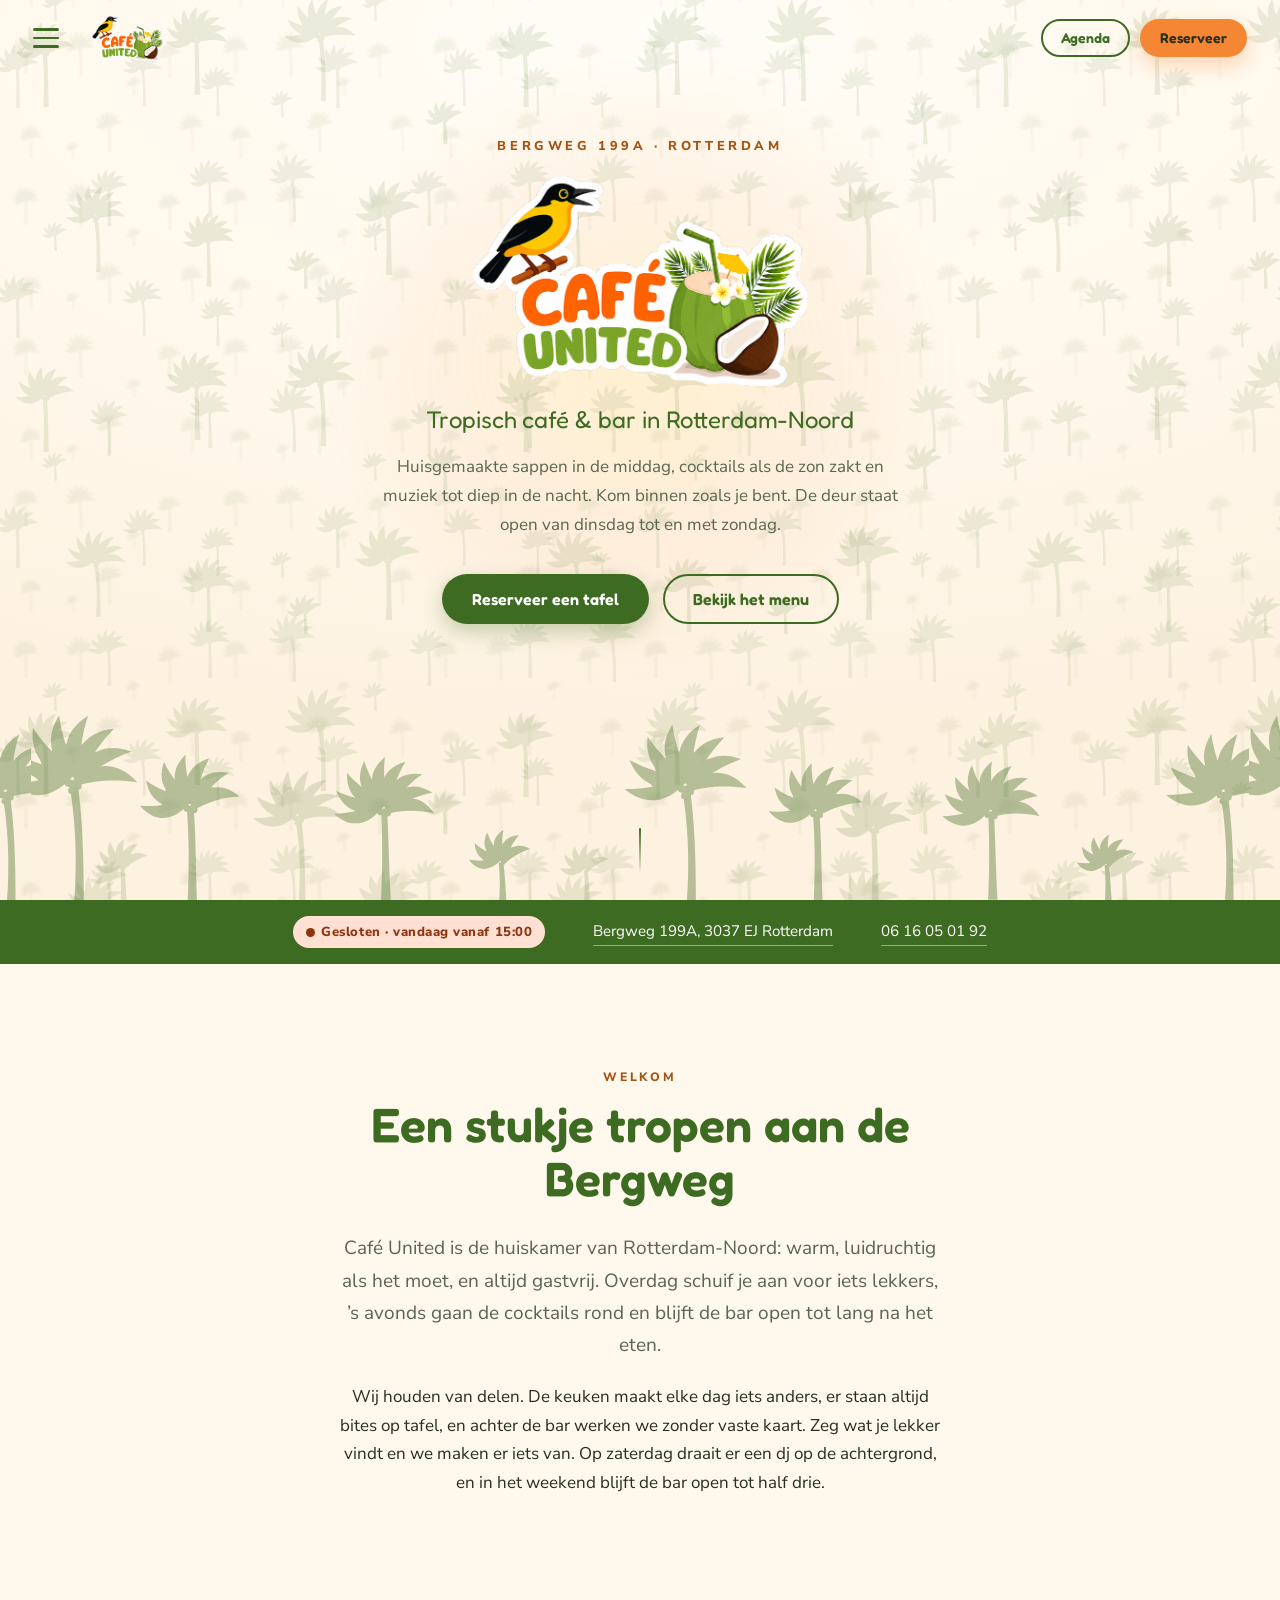
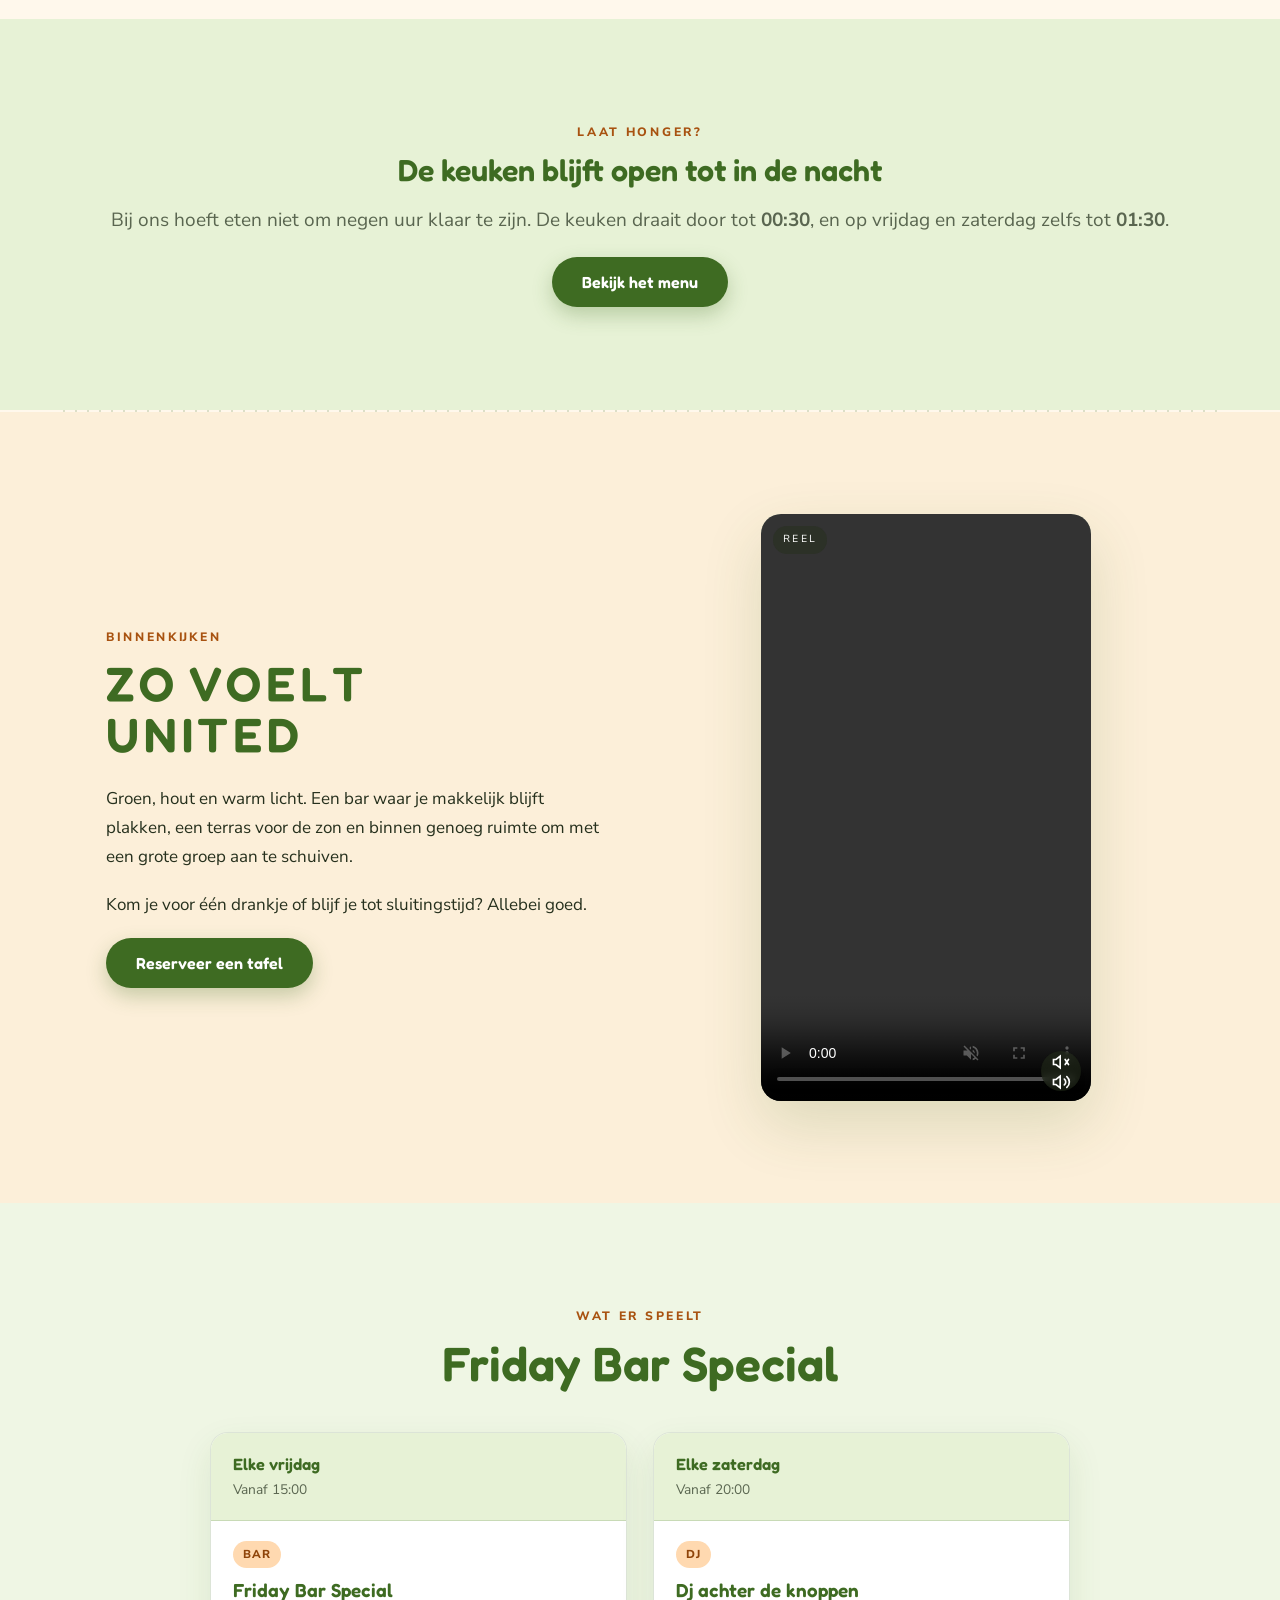
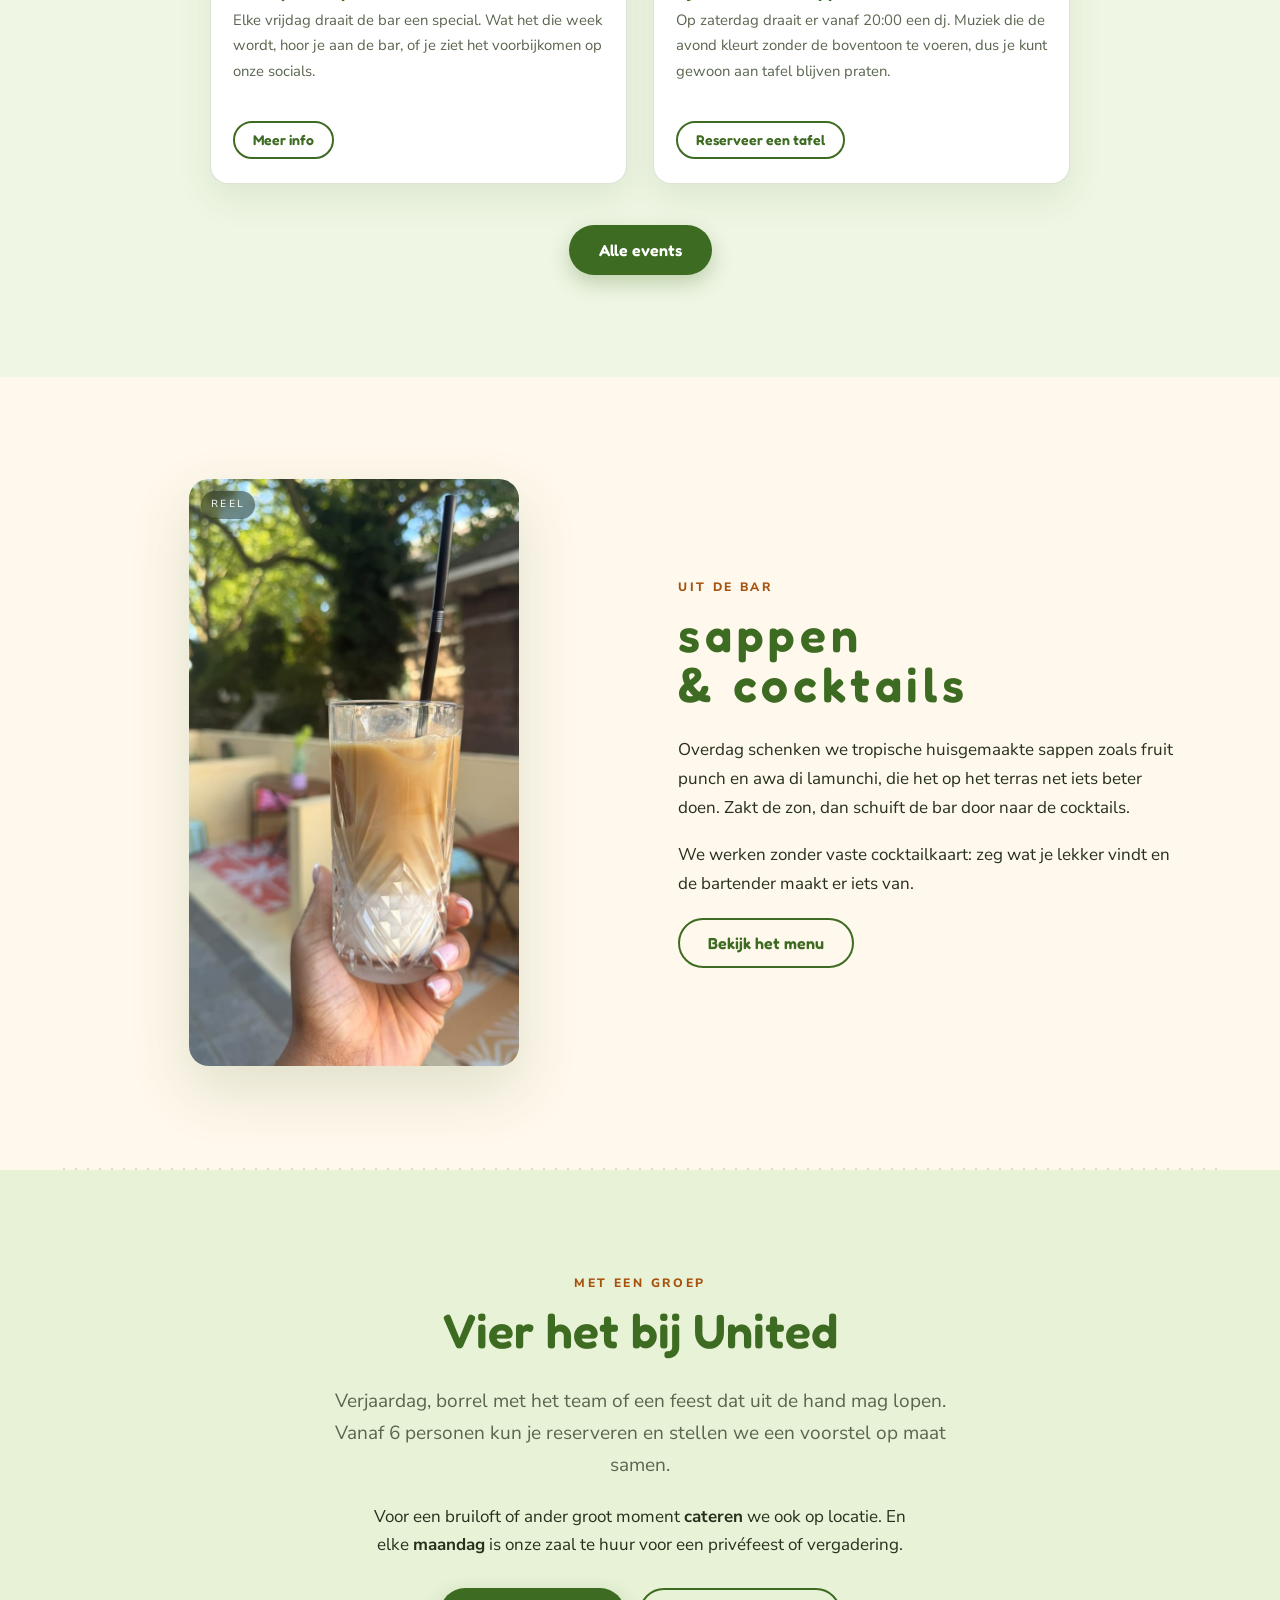
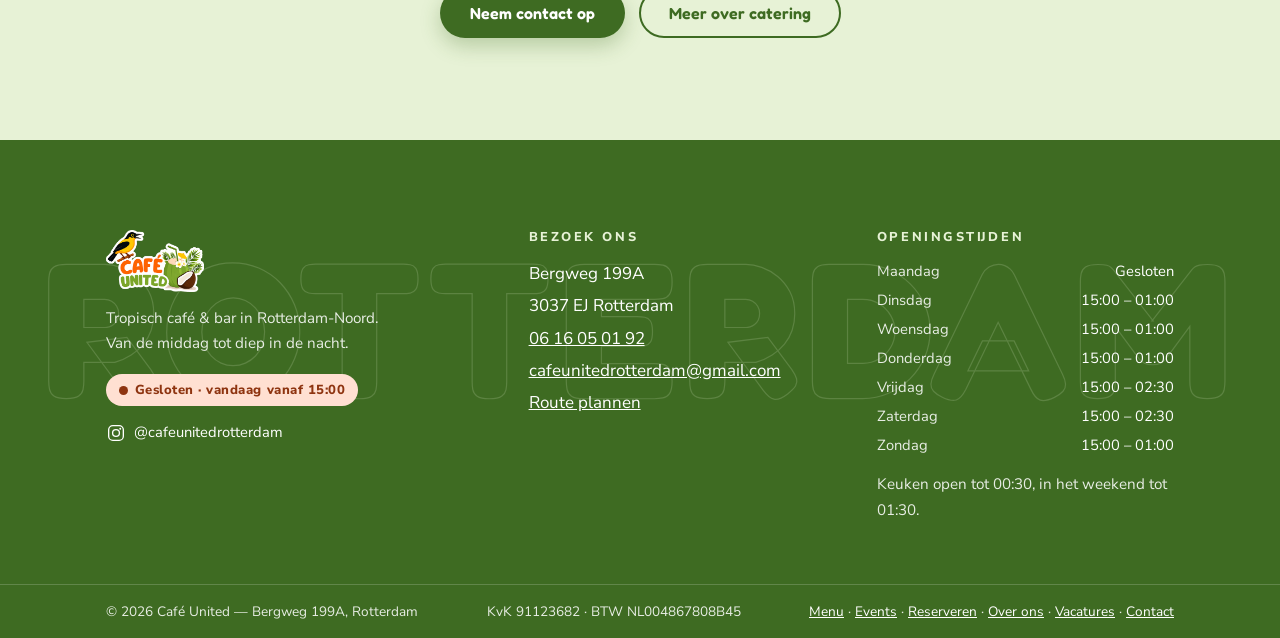
==== index.html @ 8a9cb3ca "Catering en zaalverhuur op maandag Two cards under "Jouw feest bij United" on the events page: cater" ====
<!DOCTYPE html>
<html lang="nl">
<head>
<meta charset="utf-8">
<meta name="viewport" content="width=device-width, initial-scale=1">
<title>Café United — Tropisch café & bar in Rotterdam-Noord</title>
<meta name="description" content="Café United aan de Bergweg 199A in Rotterdam: verrassingscocktails, huisgemaakte tropische sappen, bites en een keuken die elke dag wisselt. Dinsdag t/m zondag geopend.">
<link rel="icon" href="assets/img/logo.png" type="image/png">
<link rel="preconnect" href="https://fonts.googleapis.com">
<link rel="preconnect" href="https://fonts.gstatic.com" crossorigin>
<link href="https://fonts.googleapis.com/css2?family=Fredoka:wght@400;500;600;700&family=Nunito+Sans:wght@400;600;800&display=swap" rel="stylesheet">
<link rel="stylesheet" href="assets/css/styles.css">
<!-- Marks that scripting is alive, before first paint. The scroll-reveal
     animation is applied only under .js, so if main.js never runs the content
     is simply visible instead of stuck at opacity:0. -->
<script>document.documentElement.classList.add('js');</script>
</head>
<body>
<a class="skip-link" href="#main">Naar hoofdinhoud</a>

  <header class="site-header">
    <div class="site-header__inner">
      <button class="burger" id="burgerBtn" aria-expanded="false" aria-controls="navPanel" aria-label="Menu openen">
        <span class="burger__box" aria-hidden="true"><span class="burger__bar"></span><span class="burger__bar"></span><span class="burger__bar"></span></span>
      </button>
      <a class="site-header__logo" href="index.html" aria-label="Café United — home"><img class="logo-img" src="assets/img/logo.png" alt="Café United" width="700" height="441"></a>
      <div class="header-cta">
        <a class="btn btn--ghost btn--sm" href="events.html">Agenda</a>
        <a class="btn btn--accent btn--sm" href="reserveren.html">Reserveer</a>
      </div>
    </div>
  </header>

  <div class="panel" id="navPanel" role="dialog" aria-modal="true" aria-label="Menu" hidden>
    <div class="panel__backdrop" data-close-panel></div>
    <div class="panel__body" tabindex="-1">
      <div class="panel__head">
        <img class="logo-img" src="assets/img/logo.png" alt="Café United" width="700" height="441">
        <button class="panel__close" data-close-panel>Sluiten &times;</button>
      </div>
      <nav class="panel__nav" aria-label="Hoofdmenu">
        <a href="index.html" aria-current="page">Home</a>
        <a href="menu.html">Menu</a>
        <a href="events.html">Events</a>
        <a href="reserveren.html">Reserveren</a>
        <a href="over-ons.html">Over ons</a>
        <a href="vacatures.html">Vacatures</a>
        <a href="contact.html">Contact</a>
      </nav>
      <div class="panel__foot">
        <span class="badge" data-open-badge></span>
        <a class="btn btn--primary" href="reserveren.html">Reserveer een tafel</a>
        <a class="btn btn--ghost btn--sm" href="tel:+31616050192">06 16 05 01 92</a>
      </div>
    </div>
  </div>

<main id="main">

  <section class="hero">
    <div class="hero__sun" aria-hidden="true"></div>
    <div class="hero__layer hero__layer--far"  data-parallax="0.10" aria-hidden="true"></div>
    <div class="hero__layer hero__layer--mid"  data-parallax="0.22" aria-hidden="true"></div>
    <div class="hero__layer hero__layer--near" data-parallax="0.38" aria-hidden="true"></div>

    <div class="hero__content">
      <p class="hero__tag">Bergweg 199A · Rotterdam</p>
      <h1><img class="logo-img logo-img--hero" src="assets/img/logo.png" alt="Café United" width="700" height="441"></h1>
      <p class="hero__sub">Tropisch caf&eacute; &amp; bar in Rotterdam-Noord</p>
      <p class="hero__lead">Huisgemaakte sappen in de middag, cocktails als de zon zakt en muziek tot diep in de nacht.
        Kom binnen zoals je bent. De deur staat open van dinsdag tot en met zondag.</p>
      <div class="btn-row btn-row--center">
        <a class="btn btn--primary" href="reserveren.html">Reserveer een tafel</a>
        <a class="btn btn--ghost" href="menu.html">Bekijk het menu</a>
      </div>
    </div>

    <a class="hero__scroll" href="#concept" aria-label="Scroll naar beneden"><span aria-hidden="true"></span></a>
    <div class="palm-band" aria-hidden="true"></div>
  </section>

  <div class="strip">
    <div class="wrap strip__inner">
      <span class="strip__item"><span class="badge" data-open-badge></span></span>
      <span class="strip__item"><a href="https://www.google.com/maps/search/?api=1&query=Bergweg+199A+3037+EJ+Rotterdam" target="_blank" rel="noopener">Bergweg 199A, 3037 EJ Rotterdam</a></span>
      <span class="strip__item"><a href="tel:+31616050192">06 16 05 01 92</a></span>
    </div>
  </div>

  <section class="section" id="concept">
    <div class="wrap wrap--narrow center reveal">
      <p class="eyebrow">Welkom</p>
      <h2 class="title">Een stukje tropen aan de Bergweg</h2>
      <p class="lede">Caf&eacute; United is de huiskamer van Rotterdam-Noord: warm, luidruchtig als het moet,
        en altijd gastvrij. Overdag schuif je aan voor iets lekkers, &rsquo;s avonds
        gaan de cocktails rond en blijft de bar open tot lang na het eten.</p>
      <p>Wij houden van delen. De keuken maakt elke dag iets anders, er staan altijd bites op tafel,
        en achter de bar werken we zonder vaste kaart. Zeg wat je lekker vindt en we maken
        er iets van. Op zaterdag draait er een dj op de achtergrond, en in het weekend blijft de bar
        open tot half drie.</p>
    </div>
  </section>

  <!-- The kitchen running this late is the thing people ask about most,
       so it gets its own band instead of a line in the footer. -->
  <section class="section section--green">
    <div class="wrap center reveal">
      <p class="eyebrow">Laat honger?</p>
      <h2 class="title title--sm">De keuken blijft open tot in de nacht</h2>
      <p class="lede">Bij ons hoeft eten niet om negen uur klaar te zijn. De keuken draait door tot
        <strong>00:30</strong>, en op vrijdag en zaterdag zelfs tot <strong>01:30</strong>.</p>
      <div class="btn-row btn-row--center">
        <a class="btn btn--primary" href="menu.html">Bekijk het menu</a>
      </div>
    </div>
  </section>

  <div class="divider" role="separator" aria-hidden="true"></div>

  <!-- ===== parallax reel section 1 — the real venue clip ===== -->
  <section class="section section--tint has-wallpaper">
    <div class="wallpaper" data-parallax="1" aria-hidden="true"></div>
    <div class="wrap feature reveal">
      <div class="feature__text">
        <p class="eyebrow">Binnenkijken</p>
        <h2 class="title title--split"><span>Zo voelt</span><span>United</span></h2>
        <p>Groen, hout en warm licht. Een bar waar je makkelijk blijft plakken, een terras voor de
          zon en binnen genoeg ruimte om met een grote groep aan te schuiven.</p>
        <p>Kom je voor &eacute;&eacute;n drankje of blijf je tot sluitingstijd? Allebei goed.</p>
        <div class="btn-row"><a class="btn btn--primary" href="reserveren.html">Reserveer een tafel</a></div>
      </div>
      <div class="feature__media">
        <div class="reel" data-reel>
          <video src="assets/video/dans.mp4" muted loop playsinline autoplay preload="metadata"></video>
          <span class="reel__badge">Reel</span>
          <button class="reel__sound" data-sound type="button" aria-pressed="false" aria-label="Geluid aanzetten">
            <svg data-icon-off viewBox="0 0 24 24" fill="none" stroke="currentColor" stroke-width="2" stroke-linecap="round" aria-hidden="true"><path d="M11 5 6 9H3v6h3l5 4V5Z"/><path d="m17 9 4 6M21 9l-4 6"/></svg>
            <svg data-icon-on hidden viewBox="0 0 24 24" fill="none" stroke="currentColor" stroke-width="2" stroke-linecap="round" aria-hidden="true"><path d="M11 5 6 9H3v6h3l5 4V5Z"/><path d="M16 8.5a4.5 4.5 0 0 1 0 7M19 5.5a8.5 8.5 0 0 1 0 13"/></svg>
          </button>
        </div>
      </div>
    </div>
  </section>

  <section class="section section--wash">
    <div class="wrap reveal">
      <div class="center" style="margin-bottom:2.4em">
        <p class="eyebrow">Wat er speelt</p>
        <h2 class="title">Friday Bar Special</h2>
      </div>
      <div class="ecard-duo">
        <article class="card ecard">
          <div class="ecard__top"><div class="ecard__day">Elke vrijdag</div><div class="ecard__time">Vanaf 15:00</div></div>
          <div class="ecard__body"><span class="tag">Bar</span><h3>Friday Bar Special</h3>
            <p>Elke vrijdag draait de bar een special. Wat het die week wordt, hoor je aan de bar,
              of je ziet het voorbijkomen op onze socials.</p>
            <div class="btn-row"><a class="btn btn--ghost btn--sm" href="events.html">Meer info</a></div></div>
        </article>
        <article class="card ecard">
          <div class="ecard__top"><div class="ecard__day">Elke zaterdag</div><div class="ecard__time">Vanaf 20:00</div></div>
          <div class="ecard__body"><span class="tag">DJ</span><h3>Dj achter de knoppen</h3>
            <p>Op zaterdag draait er vanaf 20:00 een dj. Muziek die de avond kleurt zonder de
              boventoon te voeren, dus je kunt gewoon aan tafel blijven praten.</p>
            <div class="btn-row"><a class="btn btn--ghost btn--sm" href="reserveren.html">Reserveer een tafel</a></div></div>
        </article>
      </div>
      <div class="btn-row btn-row--center" style="margin-top:2.4em">
        <a class="btn btn--primary" href="events.html">Alle events</a>
      </div>
    </div>
  </section>

  <!-- ===== parallax reel section 2 — swap the <img> for a clip when ready ===== -->
  <section class="section has-wallpaper">
    <div class="wallpaper" data-parallax="1" aria-hidden="true"></div>
    <div class="wrap feature feature--flip reveal">
      <div class="feature__media">
        <div class="reel">
          <img src="assets/img/terras.jpg" alt="Het terras van Café United aan de Bergweg" width="1000" height="1333">
          <span class="reel__badge">Reel</span>
        </div>
      </div>
      <div class="feature__text">
        <p class="eyebrow">Uit de bar</p>
        <h2 class="title title--split title--lower"><span>sappen</span><span>&amp; cocktails</span></h2>
        <p>Overdag schenken we tropische huisgemaakte sappen zoals fruit punch en awa di lamunchi,
          die het op het terras net iets beter doen. Zakt de zon, dan schuift de bar door naar de cocktails.</p>
        <p>We werken zonder vaste cocktailkaart: zeg wat je lekker vindt en de bartender maakt er iets van.</p>
        <div class="btn-row"><a class="btn btn--ghost" href="menu.html">Bekijk het menu</a></div>
      </div>
    </div>
  </section>

  <div class="divider" role="separator" aria-hidden="true"></div>

  <section class="section section--green">
    <div class="wrap center reveal">
      <p class="eyebrow">Met een groep</p>
      <h2 class="title">Vier het bij United</h2>
      <p class="lede" style="max-width:56ch;margin-inline:auto">Verjaardag, borrel met het team of een
        feest dat uit de hand mag lopen. Vanaf 6 personen kun je reserveren en stellen we een voorstel op maat samen.</p>
      <p style="max-width:56ch;margin-inline:auto">Voor een bruiloft of ander groot moment
        <strong>cateren</strong> we ook op locatie. En elke <strong>maandag</strong> is onze zaal
        te huur voor een priv&eacute;feest of vergadering.</p>
      <div class="btn-row btn-row--center" style="margin-top:1.6em">
        <a class="btn btn--primary" href="contact.html">Neem contact op</a>
        <a class="btn btn--ghost" href="events.html">Meer over catering</a>
      </div>
    </div>
  </section>

</main>

  <footer class="site-footer">
    <div class="site-footer__wordmark" aria-hidden="true">ROTTERDAM</div>
    <div class="wrap site-footer__grid">
      <div>
        <img class="logo-img" src="assets/img/logo.png" alt="Café United" width="700" height="441">
        <p>Tropisch caf&eacute; &amp; bar in Rotterdam-Noord.<br>Van de middag tot diep in de nacht.</p>
        <span class="badge" data-open-badge></span>
        <p class="footer-social">
          <a href="https://www.instagram.com/cafeunitedrotterdam/" target="_blank" rel="noopener"><svg viewBox="0 0 24 24" aria-hidden="true"><rect x="3.2" y="3.2" width="17.6" height="17.6" rx="5"/><circle cx="12" cy="12" r="4.1"/><circle cx="17.1" cy="6.9" r="1.15" fill="currentColor" stroke="none"/></svg><span>@cafeunitedrotterdam</span></a>
        </p>
      </div>
      <div>
        <h4>Bezoek ons</h4>
        <address>
          Bergweg 199A<br>3037 EJ Rotterdam<br>
          <a href="tel:+31616050192">06 16 05 01 92</a><br>
          <a href="mailto:cafeunitedrotterdam@gmail.com">cafeunitedrotterdam@gmail.com</a><br>
          <a href="https://www.google.com/maps/search/?api=1&query=Bergweg+199A+3037+EJ+Rotterdam" target="_blank" rel="noopener">Route plannen</a>
        </address>
      </div>
      <div>
        <h4>Openingstijden</h4>
        <dl class="footer-hours">
          <dt>Maandag</dt><dd>Gesloten</dd>
          <dt>Dinsdag</dt><dd>15:00 – 01:00</dd>
          <dt>Woensdag</dt><dd>15:00 – 01:00</dd>
          <dt>Donderdag</dt><dd>15:00 – 01:00</dd>
          <dt>Vrijdag</dt><dd>15:00 – 02:30</dd>
          <dt>Zaterdag</dt><dd>15:00 – 02:30</dd>
          <dt>Zondag</dt><dd>15:00 – 01:00</dd>
        </dl>
        <p class="footer-kitchen">Keuken open tot 00:30, in het weekend tot 01:30.</p>
      </div>
    </div>
    <div class="site-footer__bar">
      <div class="wrap">
        <p>&copy; <span data-year></span> Caf&eacute; United — Bergweg 199A, Rotterdam</p>
        <p class="site-footer__legal">KvK <span class="site-footer__num">91123682</span>
          &middot; BTW <span class="site-footer__num">NL004867808B45</span></p>
        <p><a href="menu.html">Menu</a> · <a href="events.html">Events</a> · <a href="reserveren.html">Reserveren</a> · <a href="over-ons.html">Over ons</a> · <a href="vacatures.html">Vacatures</a> · <a href="contact.html">Contact</a></p>
      </div>
    </div>
  </footer>

<script src="assets/js/main.js"></script>
</body>
</html>
---- assets/css/styles.css ----
/* ============================================================
   CAFÉ UNITED — Bergweg 199A, Rotterdam
   Palette from the logo: orange CAFÉ, green UNITED, cream ground.
   Layout: full-bleed hero, parallax reel sections, ROTTERDAM footer.
   ============================================================ */

/* ---------- 1. Tokens ---------- */
:root {
  --cream:      #FFF8EC;
  --cream-2:    #FCEFD9;
  --sand:       #F5E5C8;
  --white:      #FFFFFF;

  --orange:      #F58634;   /* logo orange — fills only */
  --orange-soft: #FFD9B0;
  --orange-deep: #A85210;   /* text-safe (5.3:1 on cream) */

  --green:       #8CC63F;   /* logo green — fills only */
  --green-mid:   #6FAE2F;
  --green-deep:  #3E6B22;   /* text-safe (6.0:1 on cream) */
  --green-dark:  #2E5218;
  --green-soft:  #E7F2D6;
  --green-wash:  #EFF6E4;   /* one step lighter than green-soft, so white cards
                               and their green-soft headers still read on it */

  --yellow:     #FFC845;

  --ink:        #26301D;
  --ink-soft:   #5A6650;
  --line:       rgba(62, 107, 34, .18);   /* decorative hairlines */
  --line-field: #7E8B73;                  /* form borders — 3.6:1 on white */

  --ff-display: 'Fredoka', 'Baloo 2', 'Nunito Sans', system-ui, sans-serif;
  --ff-body:    'Nunito Sans', system-ui, -apple-system, 'Segoe UI', sans-serif;

  --wrap:        1180px;
  --wrap-narrow: 720px;
  --gutter:      clamp(20px, 5vw, 56px);
  --sec-y:       clamp(60px, 8vw, 110px);
  --header-h:    76px;

  --radius:   18px;
  --radius-s: 12px;
  --shadow:   0 14px 34px rgba(62, 107, 34, .10);
  --shadow-lg:0 24px 60px rgba(62, 107, 34, .16);
  --ease: cubic-bezier(.22, .61, .36, 1);
}

/* ---------- 2. Base ---------- */
*, *::before, *::after { box-sizing: border-box; }

html { scroll-behavior: smooth; scroll-padding-top: calc(var(--header-h) + 12px);
  -webkit-text-size-adjust: 100%; }

body {
  margin: 0; background: var(--cream); color: var(--ink);
  font-family: var(--ff-body); font-size: clamp(15.5px, .5vw + 14px, 17px);
  line-height: 1.7; overflow-x: hidden; -webkit-font-smoothing: antialiased;
}
body.is-locked { overflow: hidden; }

img, svg, video { max-width: 100%; display: block; }
h1, h2, h3, h4 { font-family: var(--ff-display); font-weight: 600; line-height: 1.12; margin: 0 0 .55em; }
p { margin: 0 0 1.1em; }
a { color: var(--green-deep); }

.skip-link { position: absolute; left: -9999px; top: 0; z-index: 200;
  background: var(--green-deep); color: #fff; padding: 12px 20px; font-weight: 700; }
.skip-link:focus { left: 12px; top: 12px; }

.wrap { width: 100%; max-width: var(--wrap); margin-inline: auto; padding-inline: var(--gutter); }
.wrap--narrow { max-width: var(--wrap-narrow); }

.section { position: relative; padding-block: var(--sec-y); }
.section--tint  { background: var(--cream-2); }
.section--green { background: var(--green-soft); }
.section--wash  { background: var(--green-wash); }

.center { text-align: center; }
.lede { font-size: 1.12em; color: var(--ink-soft); }
.muted { color: var(--ink-soft); }

/* ---------- 3. Brand ---------- */
.brand { display: inline-flex; align-items: baseline; gap: .28em; text-decoration: none;
  font-family: var(--ff-display); font-weight: 600; line-height: 1; white-space: nowrap; }
.brand__cafe   { color: var(--orange); }
.brand__united { color: var(--green-mid); }
.brand--header { font-size: 1.6rem; }

.logo-img { height: 46px; width: auto; }
.logo-img--hero { height: clamp(120px, 22vw, 210px); margin-inline: auto; }

.eyebrow { font-family: var(--ff-body); font-size: .76rem; font-weight: 800;
  letter-spacing: .22em; text-transform: uppercase; color: var(--orange-deep); margin-bottom: .9em; }
.title { font-size: clamp(1.9rem, 4.4vw, 3rem); color: var(--green-deep); }
.title--sm { font-size: clamp(1.4rem, 2.8vw, 1.9rem); }

/* the signature two-word lockup with a wide gap */
.title--split { text-transform: uppercase; letter-spacing: .1em; line-height: 1.05; }
.title--split span { display: block; }
.title--lower { text-transform: lowercase; }

/* ---------- 4. Buttons ---------- */
.btn {
  display: inline-flex; align-items: center; justify-content: center; gap: .5em;
  font-family: var(--ff-display); font-size: 1rem; font-weight: 600; line-height: 1;
  padding: 15px 28px; border-radius: 999px; border: 2px solid transparent;
  text-decoration: none; cursor: pointer; white-space: nowrap;
  transition: transform .2s var(--ease), background-color .25s var(--ease),
              color .25s var(--ease), border-color .25s var(--ease);
}
.btn:hover { transform: translateY(-2px); }
.btn:active { transform: translateY(0); }
.btn--primary { background: var(--green-deep); color: #fff; box-shadow: 0 8px 20px rgba(62,107,34,.28); }
.btn--primary:hover { background: var(--green-dark); }
/* ink on orange = 5.4:1; white would only be 2.5:1, so never white here */
.btn--accent { background: var(--orange); color: var(--ink); box-shadow: 0 8px 20px rgba(245,134,52,.32); }
.btn--accent:hover { background: #ff9748; }
.btn--ghost { border-color: var(--green-deep); color: var(--green-deep); background: transparent; }
.btn--ghost:hover { background: var(--green-deep); color: #fff; }
.btn--sm { padding: 10px 18px; font-size: .88rem; }
.btn-row { display: flex; gap: 14px; flex-wrap: wrap; }
.btn-row--center { justify-content: center; }

/* ---------- 5. Header ---------- */
.site-header {
  position: fixed; inset: 0 0 auto 0; z-index: 90;
  background-color: transparent;
  transition: background-color .35s var(--ease), box-shadow .35s var(--ease);
}
.site-header.is-stuck {
  background-color: rgba(255, 248, 236, .94);
  backdrop-filter: blur(12px);
  box-shadow: 0 2px 20px rgba(62, 107, 34, .12);
}
.site-header--solid { background-color: rgba(255,248,236,.94); backdrop-filter: blur(12px);
  box-shadow: 0 2px 20px rgba(62,107,34,.12); }

/* full-bleed on purpose: the burger sits hard left and the CTAs hard right,
   rather than tucked inside the 1180px content column */
.site-header__inner { width: 100%; padding: 0 clamp(16px, 2.6vw, 40px);
  height: var(--header-h); display: flex; align-items: center; gap: clamp(10px, 2.5vw, 22px); }
.site-header__logo { margin-right: auto; text-decoration: none; min-width: 0; display: flex; align-items: center; }
.site-header .burger, .site-header__inner > .btn { flex: none; }
.header-cta { display: flex; align-items: center; gap: 10px; }

.burger { background: none; border: 0; padding: 10px; margin-left: -10px;
  cursor: pointer; color: var(--green-deep); flex: none; }
.burger__box { display: block; width: 26px; }
.burger__bar { display: block; height: 2.5px; background: currentColor; border-radius: 2px;
  transition: transform .35s var(--ease), opacity .25s var(--ease); }
.burger__bar + .burger__bar { margin-top: 6px; }
.burger[aria-expanded="true"] .burger__bar:nth-child(1) { transform: translateY(8.5px) rotate(45deg); }
.burger[aria-expanded="true"] .burger__bar:nth-child(2) { opacity: 0; }
.burger[aria-expanded="true"] .burger__bar:nth-child(3) { transform: translateY(-8.5px) rotate(-45deg); }

/* ---------- 6. Palms ---------- */
.palm-band {
  position: absolute; left: 0; right: 0; bottom: 0; height: clamp(120px, 18vw, 230px);
  background-image: url("../img/palm-horizon.svg");
  background-repeat: repeat-x; background-position: center bottom; background-size: auto 100%;
  opacity: .38; pointer-events: none;
}
.palm-band--soft { opacity: .18; }

/* Stationary tiled wallpaper. data-parallax="1" pins it to the viewport centre
   so it holds still while the section scrolls over it (see main.js). Sized to
   the viewport and centred on the section so a pinned layer always covers the
   screen; the extra 34vh/34vw is the margin the -11deg rotation needs. */
.has-wallpaper { position: relative; overflow: hidden; isolation: isolate; }
.wallpaper {
  position: absolute; left: 50%; top: 50%;
  width:  calc(100vw + 34vh); height: calc(100vh + 34vw);
  margin-left: calc(-50vw - 17vh); margin-top: calc(-50vh - 17vw);
  z-index: 0;
  background-image: url("../img/palm-pattern.svg");
  background-repeat: repeat; background-size: 300px auto;
  opacity: .13;
  transform: translate3d(0, var(--py, 0px), 0) rotate(-11deg);
  transform-origin: center; pointer-events: none; will-change: transform;
}
.has-wallpaper > .wrap { position: relative; z-index: 1; }

.divider { height: 2px; margin-inline: var(--gutter);
  background-image: radial-gradient(circle, var(--line) 1.2px, transparent 1.3px);
  background-size: 12px 2px; background-repeat: repeat-x; background-position: center; }

/* ---------- 7. Hero ---------- */
.hero {
  position: relative; overflow: hidden; isolation: isolate;
  min-height: 100svh; display: grid; place-items: center; text-align: center;
  padding: calc(var(--header-h) + 40px) var(--gutter) clamp(150px, 20vw, 260px);
  background: radial-gradient(120% 82% at 50% 4%, #FFFDF7 0%, var(--cream) 48%, #FDF1DF 100%);
}
/* kept as a soft warm lift behind the logo, not a spotlight */
.hero__sun {
  position: absolute; left: 50%; top: 6%; transform: translateX(-50%);
  width: min(66vw, 620px); aspect-ratio: 1; border-radius: 50%; z-index: -3;
  background: radial-gradient(circle, rgba(255,200,69,.17) 0%, rgba(245,134,52,.06) 46%, transparent 72%);
  filter: blur(10px);
}
/* three depth layers, each parallaxing at its own rate */
.hero__layer {
  position: absolute; inset: -14% -12% -22% -12%; z-index: -2;
  background-image: url("../img/palm-pattern.svg"); background-repeat: repeat;
  transform: translate3d(0, var(--py, 0px), 0);
  will-change: transform; pointer-events: none;
}
.hero__layer--far  { background-size: 210px auto; opacity: .07; filter: blur(1px); }
.hero__layer--mid  { background-size: 320px auto; background-position: 90px 40px; opacity: .09; }
.hero__layer--near { background-size: 480px auto; background-position: -60px 110px; opacity: .11; }

.hero__content { max-width: 800px; position: relative; z-index: 2; }
.hero__tag { font-family: var(--ff-body); font-weight: 800; font-size: .8rem;
  letter-spacing: .28em; text-transform: uppercase; color: var(--orange-deep); margin-bottom: 1.4em; }
.hero__sub { font-family: var(--ff-display); font-size: clamp(1.05rem, 2.4vw, 1.5rem);
  color: var(--green-deep); margin: .6em 0 .5em; }
.hero__lead { color: var(--ink-soft); max-width: 52ch; margin-inline: auto; margin-bottom: 2em; }

.hero__scroll { position: absolute; bottom: 26px; left: 50%; transform: translateX(-50%);
  width: 24px; height: 46px; display: grid; place-items: start center; z-index: 2; }
.hero__scroll span { width: 2px; height: 100%; border-radius: 2px;
  background: linear-gradient(180deg, var(--green-deep), transparent);
  animation: scrollCue 2.1s var(--ease) infinite; transform-origin: top; }
@keyframes scrollCue {
  0% { transform: scaleY(0); opacity: 0; } 35% { opacity: 1; } 100% { transform: scaleY(1); opacity: 0; }
}

/* ---------- 8. Info strip ---------- */
.strip { background: var(--green-deep); color: #fff; }
.strip__inner { display: flex; flex-wrap: wrap; gap: 10px clamp(18px, 4vw, 48px);
  align-items: center; justify-content: center; padding-block: 16px; font-size: .95rem; text-align: center; }
.strip a { color: #fff; text-decoration: none; border-bottom: 1px solid rgba(255,255,255,.45); }
.strip a:hover { border-bottom-color: #fff; }
.strip__item { display: inline-flex; align-items: center; gap: .5em; }

.badge { display: inline-flex; align-items: center; gap: .5em; font-weight: 800;
  font-size: .82rem; letter-spacing: .04em; padding: 5px 13px; border-radius: 999px; }
.badge__dot { width: 9px; height: 9px; border-radius: 50%; background: currentColor; flex: none; }
.badge--open   { background: #DFF3C4; color: #2E5218; }
.badge--closed { background: #FFE0D2; color: #8E3410; }

/* ---------- 9. Feature rows (text + reel) ---------- */
.feature { display: grid; grid-template-columns: 1fr 1fr; gap: clamp(32px, 6vw, 76px); align-items: center; }
.feature__text { max-width: 54ch; }
.feature__media { display: grid; place-items: center; }
.feature--flip .feature__media { order: -1; }
.feature__kicker { font-family: var(--ff-display); font-size: 1.35rem; color: var(--orange-deep);
  line-height: 1.35; margin-bottom: 1.2em; }

/* 9:16 vertical reel */
.reel { position: relative; width: min(100%, 330px); aspect-ratio: 9 / 16;
  border-radius: 20px; overflow: hidden; box-shadow: var(--shadow-lg);
  background: var(--green-soft); }
.reel video, .reel img { width: 100%; height: 100%; object-fit: cover; }
.reel__badge { position: absolute; left: 12px; top: 12px; font-size: .64rem; letter-spacing: .22em;
  text-transform: uppercase; color: #fff; background: rgba(38,48,29,.5); backdrop-filter: blur(4px);
  padding: 5px 10px; border-radius: 999px; }
.reel__sound {
  position: absolute; right: 10px; bottom: 10px; width: 40px; height: 40px; border-radius: 50%;
  border: 0; cursor: pointer; display: grid; place-items: center; color: #fff;
  background: rgba(38,48,29,.5); backdrop-filter: blur(4px);
  transition: background-color .2s var(--ease);
}
.reel__sound:hover { background: rgba(38,48,29,.75); }
.reel__sound svg { width: 20px; height: 20px; }
/* empty slot, ready for a clip */
.reel--placeholder { display: grid; place-items: center; text-align: center; padding: 24px;
  border: 2px dashed var(--line-field); background: var(--green-soft); }
.reel--placeholder p { color: var(--ink-soft); font-size: .9rem; margin: 0; }

/* ---------- 10. Cards / events ---------- */
.grid { display: grid; gap: clamp(16px, 2.4vw, 26px); }
.grid--2 { grid-template-columns: repeat(2, 1fr); }
.grid--3 { grid-template-columns: repeat(3, 1fr); }

/* Reserveren: form + info cards + a portrait reel beside them. Three columns
   only once there is room; below that the reel drops under the cards. */
.res-grid { display: grid; gap: clamp(16px, 2.4vw, 26px); grid-template-columns: 1.45fr 1fr;
  align-items: start; }
.res-aside { display: grid; gap: 20px; align-items: start; }
.res-invite h3 { margin: 0 0 8px; }
.res-invite p { color: var(--ink-soft); font-size: .95rem; margin: 0 0 16px; }
@media (min-width: 1024px) {
  .res-grid { grid-template-columns: 1.35fr .95fr .8fr; }
}
@media (min-width: 621px) and (max-width: 1023px) {
  /* two columns: keep the reel under the info cards, not under the form */
  .res-invite { grid-column: 2; }
}
@media (max-width: 620px) {
  .res-grid { grid-template-columns: 1fr; }
}

.card { background: var(--white); border: 1px solid var(--line); border-radius: var(--radius);
  padding: clamp(20px, 2.6vw, 30px); box-shadow: var(--shadow);
  transition: transform .3s var(--ease), box-shadow .3s var(--ease);
  display: flex; flex-direction: column; }
.card--hover:hover { transform: translateY(-5px); box-shadow: var(--shadow-lg); }
.card h3 { color: var(--green-deep); }
.card__icon { width: 46px; height: 46px; border-radius: 14px; display: grid; place-items: center;
  background: var(--green-soft); color: var(--green-deep); margin-bottom: 16px; flex: none;
  font-family: var(--ff-display); font-weight: 600; }

.ecard { padding: 0; overflow: hidden; }
.ecard__top { padding: 18px 22px; background: var(--green-soft); border-bottom: 1px solid var(--line); }
.ecard__day { font-family: var(--ff-display); font-size: 1.02rem; font-weight: 600; color: var(--green-deep); }
.ecard__time { font-size: .86rem; color: var(--ink-soft); }
.ecard__body { padding: 20px 22px 24px; display: flex; flex-direction: column; flex: 1; }
.ecard__body h3 { font-size: 1.18rem; margin-bottom: .35em; }
.ecard__body p { font-size: .93rem; color: var(--ink-soft); flex: 1; }
/* A handful of nights at most, so the cards sit centred rather than
   stretched across a three-up grid. */
.ecard-solo { max-width: 460px; margin-inline: auto; }
.ecard-duo { display: grid; gap: clamp(16px, 2.4vw, 26px);
  grid-template-columns: repeat(2, 1fr); max-width: 860px; margin-inline: auto; }
@media (max-width: 720px) {
  .ecard-duo { grid-template-columns: 1fr; max-width: 420px; }
}
.ecard-solo .btn-row, .ecard-duo .btn-row { margin-top: 1.2em; }

/* Announced but not scheduled: lifted off the page so it outranks the weekly
   cards, and the top bar carries "date to follow" where a date would go. */
.ecard--featured { border-color: var(--green-mid); box-shadow: var(--shadow-lg); }
.ecard--featured .ecard__top { background: var(--green-deep); border-bottom-color: var(--green-deep); }
.ecard--featured .ecard__day { color: #fff; }
.ecard--featured .ecard__time { color: rgba(255,255,255,.85); font-weight: 600; }
.tag { display: inline-block; font-size: .72rem; font-weight: 800; letter-spacing: .1em;
  text-transform: uppercase; padding: 4px 10px; border-radius: 999px;
  background: var(--orange-soft);
  /* not --orange-deep: at 11.5px bold this counts as small text, and
     #A85210 on --orange-soft is only 4.05:1. #8F4409 takes it to 5.3:1. */
  color: #8F4409; margin-bottom: 12px; align-self: flex-start; }
/* Green rather than orange, so what is coming up reads differently from the
   weekly tags. #2E5218 on --green-soft is 8.1:1, well clear at this size. */
.tag--accent { background: var(--green-soft); color: var(--green-dark); }

/* ---------- 11. Opening hours ---------- */
.hours { width: 100%; border-collapse: collapse; font-size: .98rem; }
.hours th { text-align: left; font-family: var(--ff-display); font-weight: 500; color: var(--ink);
  padding: 11px 0; border-bottom: 1px dotted var(--line); font-size: 1rem; }
.hours td { text-align: right; padding: 11px 0; border-bottom: 1px dotted var(--line);
  color: var(--ink-soft); font-variant-numeric: tabular-nums; }
.hours tr:last-child th, .hours tr:last-child td { border-bottom: 0; }
.hours tr.is-today th, .hours tr.is-today td { color: var(--orange-deep); font-weight: 700; }
.hours .is-closed { color: #9A5B44; }

/* ---------- 12. Menu tabs ---------- */
.menu-tabs { display: flex; flex-wrap: wrap; gap: 10px; justify-content: center; margin-bottom: 2.6em; }
.menu-tabs button {
  font-family: var(--ff-display); font-size: .95rem; font-weight: 500; cursor: pointer;
  padding: 11px 22px; border-radius: 999px; background: var(--white);
  border: 1.5px solid var(--line); color: var(--green-deep);
  transition: background-color .2s var(--ease), color .2s var(--ease), border-color .2s var(--ease);
}
.menu-tabs button:hover { border-color: var(--green-mid); }
.menu-tabs button[aria-selected="true"] { background: var(--green-deep); color: #fff; border-color: var(--green-deep); }
.menu-tabs button span { display: block; font-family: var(--ff-body); font-size: .72rem;
  font-weight: 700; letter-spacing: .06em; opacity: .75; margin-top: 2px; }

.menu-panel[hidden] { display: none; }
.menu-panel__head { text-align: center; margin-bottom: 2em; }
.menu-panel__head h2 { color: var(--green-deep); font-size: clamp(1.6rem, 3.6vw, 2.4rem); margin-bottom: .2em; }
.menu-panel__head p { color: var(--ink-soft); margin: 0; }

.menu-list { list-style: none; margin: 0; padding: 0; display: grid;
  grid-template-columns: repeat(2, 1fr); gap: 4px clamp(28px, 5vw, 60px); }
.menu-item { display: flex; align-items: baseline; gap: 10px; padding: 12px 0;
  border-bottom: 1px dotted var(--line); }
.menu-item__name { font-family: var(--ff-display); font-weight: 500; font-size: 1.02rem; }
.menu-item__desc { display: block; font-family: var(--ff-body); font-weight: 400;
  font-size: .86rem; color: var(--ink-soft); line-height: 1.5; }
.menu-item__dots { flex: 1; height: 1px; border-bottom: 1px dotted var(--line); transform: translateY(-3px); }
.menu-item__price { font-family: var(--ff-display); font-weight: 600; color: var(--orange-deep);
  font-variant-numeric: tabular-nums; }


/* A panel with no price list: the kitchen changes daily, so it points at the
   socials instead of listing dishes. */
.menu-note { max-width: 58ch; margin-inline: auto; text-align: center;
  background: var(--white); border: 1px solid var(--line); border-radius: var(--radius);
  padding: clamp(22px, 3vw, 34px); box-shadow: var(--shadow); }
.menu-note p { color: var(--ink-soft); }
.menu-note p + p { margin-top: .6em; }
.menu-note .btn-row { margin-top: 1.4em; }

/* Points from the daily-changing kitchen down to the fixed card further along
   the page. The chevron nudges down on hover, so it reads as "keep going". */
.jump-link { display: inline-flex; align-items: center; gap: 7px; margin-top: 14px;
  font-family: var(--ff-display); font-weight: 500; font-size: .95rem;
  color: var(--green-deep); text-decoration: none;
  border-bottom: 1px solid rgba(62, 107, 34, .35); padding-bottom: 2px; }
.jump-link:hover { color: var(--orange-deep); border-bottom-color: var(--orange); }
.jump-link svg { width: 17px; height: 17px; transition: transform .25s var(--ease); }
.jump-link:hover svg { transform: translateY(3px); }

/* The printed menu card, shown as an image. Capped well below its own width so
   it reads as a card on the page rather than a scan filling the screen; the
   link opens the full-size file for anyone who wants to zoom in. */
.menucard { margin: clamp(28px, 4vw, 44px) auto 0; max-width: 620px; }
.menucard a { display: block; border-radius: var(--radius); overflow: hidden;
  box-shadow: var(--shadow-lg); transition: transform .3s var(--ease); }
.menucard a:hover { transform: translateY(-4px); }
.menucard img { display: block; width: 100%; height: auto; }
.menucard figcaption { margin-top: 14px; font-size: .88rem; }

/* Endless right-to-left band of dishes under the kitchen panel. The track holds
   four identical sets, so shifting it exactly one set's width (25%) and
   restarting lands on a pixel-identical frame and the jump is invisible.
   Four rather than two: after the shift the remainder still has to fill the
   full width, or the right-hand side runs empty before the loop restarts. */
.food-strip { margin-top: clamp(28px, 4vw, 44px); overflow: hidden;
  /* fade both ends so photos enter and leave instead of being cut off */
  -webkit-mask-image: linear-gradient(90deg, transparent, #000 8%, #000 92%, transparent);
          mask-image: linear-gradient(90deg, transparent, #000 8%, #000 92%, transparent); }
.food-strip__track { display: flex; width: max-content;
  animation: food-scroll 26s linear infinite; }
.food-strip:hover .food-strip__track { animation-play-state: paused; }
.food-strip__set { display: flex; gap: 14px; margin: 0 14px 0 0; padding: 0; list-style: none; }
.food-strip__set li { flex: none; }
.food-strip img { display: block; height: clamp(150px, 21vw, 220px); width: auto;
  border-radius: var(--radius-s); box-shadow: var(--shadow); }

@keyframes food-scroll {
  from { transform: translate3d(0, 0, 0); }
  to   { transform: translate3d(-25%, 0, 0); }   /* one set of four */
}

/* No motion: park the band and let it be scrolled by hand instead. */
@media (prefers-reduced-motion: reduce) {
  .food-strip { overflow-x: auto; }
  .food-strip__track { animation: none; }
  .food-strip__set[aria-hidden="true"] { display: none; }
}

/* Kitchen closes half an hour before the bar does — called out, not buried. */
.kitchen-note { display: inline-block; max-width: 52ch; margin-inline: auto;
  background: var(--orange-soft); border: 1px dashed var(--orange);
  border-radius: var(--radius-s); padding: 14px 20px;
  color: var(--ink); font-size: .95rem; }
.kitchen-note strong { color: var(--orange-deep); }
/* ---------- 13. Forms ---------- */
.form { display: grid; gap: 18px; }
.form--2col { grid-template-columns: 1fr 1fr; }
.field { display: grid; gap: 6px; }
.field--full { grid-column: 1 / -1; }
.field > label { font-family: var(--ff-display); font-weight: 500; font-size: .95rem; color: var(--ink); }
.field .hint { font-size: .82rem; color: var(--ink-soft); }
.field .hint--warn { color: var(--orange-deep); font-weight: 600; }
.field input, .field select, .field textarea {
  font-family: var(--ff-body); font-size: 1rem; color: var(--ink);
  /* the card behind is also white, so this border is the only thing marking
     where a field is — it needs to be a real boundary, not a hairline */
  background: var(--white); border: 1.5px solid var(--line-field); border-radius: var(--radius-s);
  padding: 13px 15px; width: 100%; transition: border-color .2s var(--ease), box-shadow .2s var(--ease);
}
/* pointer focus only — a bare :focus here outranks :focus-visible and would
   strip the keyboard ring too */
.field input:focus:not(:focus-visible),
.field select:focus:not(:focus-visible),
.field textarea:focus:not(:focus-visible) {
  outline: none; border-color: var(--green-deep); box-shadow: 0 0 0 4px rgba(140,198,63,.22);
}
.field textarea { resize: vertical; min-height: 120px; }
.form__note { font-size: .88rem; color: var(--ink-soft); }
.form__status { padding: 14px 16px; border-radius: var(--radius-s); font-size: .94rem; display: none; }
.form__status.is-shown { display: block; }
.form__status--ok  { background: var(--green-soft); color: var(--green-dark); }
.form__status--err { background: #FFE0D2; color: #8E3410; }
.req { color: var(--orange-deep); }

/* ---------- 14. Footer ---------- */
.site-footer { position: relative; background: var(--green-deep); color: #fff; overflow: hidden;
  padding-top: clamp(56px, 7vw, 96px); }
.site-footer a { color: #fff; }

/* The giant ROTTERDAM sitting behind the details. Three things keep it from
   fighting the text: a thinner, fainter stroke, a slight downward shift so its
   busiest part sits under the whitespace rather than the logo, and a scrim
   layered between it and the content (see .site-footer::after). */
.site-footer__wordmark {
  position: absolute; left: 50%; top: clamp(44px, 7vw, 96px); transform: translateX(-50%);
  font-family: var(--ff-display); font-weight: 700;
  font-size: clamp(3.4rem, 15vw, 13rem); letter-spacing: .04em; line-height: 1;
  color: transparent; -webkit-text-stroke: 1.2px rgba(231, 242, 214, .30);
  white-space: nowrap; pointer-events: none; user-select: none; z-index: 0;
}
/* Firefox without -webkit-text-stroke would render a solid slab, so only go
   transparent where the stroke is actually supported */
@supports not (-webkit-text-stroke: 1px red) {
  .site-footer__wordmark { color: rgba(231,242,214,.14); -webkit-text-stroke: 0; }
}
/* Scrim between the wordmark and the content. It is the SAME green as the
   footer, so it leaves the background untouched and only mutes the letters —
   which is exactly the knob needed: the wordmark stays visible, but the
   address and hours no longer have to compete with it. */
.site-footer::after {
  content: ""; position: absolute; inset: 0; z-index: 1; pointer-events: none;
  background: rgba(62, 107, 34, .42);
}

.site-footer__grid { position: relative; z-index: 2;
  display: grid; grid-template-columns: 1.25fr 1fr 1fr; gap: clamp(26px, 4vw, 56px);
  padding-bottom: clamp(36px, 5vw, 60px); }
.site-footer h4 { font-size: .8rem; letter-spacing: .2em; text-transform: uppercase;
  color: var(--green-soft); margin-bottom: 1.1em; font-family: var(--ff-body); font-weight: 800; }
.site-footer p, .site-footer li { color: rgba(255,255,255,.88); font-size: .95rem; }
.site-footer ul { list-style: none; margin: 0; padding: 0; display: grid; gap: 8px; }
.site-footer ul a { text-decoration: none; opacity: .88; }
.site-footer ul a:hover { opacity: 1; text-decoration: underline; }
.site-footer address { font-style: normal; line-height: 1.9; }
.site-footer .logo-img { height: 62px; margin-bottom: 14px; }

.footer-hours { display: grid; grid-template-columns: auto auto; gap: 4px 14px; font-size: .92rem; }
.footer-hours dt { color: rgba(255,255,255,.88); }
.footer-hours dd { margin: 0; text-align: right; font-variant-numeric: tabular-nums; }
.footer-kitchen { margin: 12px 0 0; font-size: .85rem; color: rgba(255,255,255,.78); }

.site-footer__bar { position: relative; z-index: 2; border-top: 1px solid rgba(255,255,255,.18);
  padding-block: 15px; }
.site-footer__bar .wrap { display: flex; flex-wrap: wrap; gap: 8px 20px;
  justify-content: space-between; align-items: center; }
.site-footer__bar p { margin: 0; font-size: .85rem; color: rgba(255,255,255,.88); }

.footer-social { margin: 14px 0 0; }
.footer-social a { display: inline-flex; align-items: center; gap: .55em; font-size: .92rem;
  text-decoration: none; }
.footer-social a:hover { text-decoration: underline; }
.footer-social svg { width: 20px; height: 20px; flex: none;
  fill: none; stroke: currentColor; stroke-width: 1.6; }

/* KvK/BTW: real numbers, so they read as plain text — the dotted "fill me in"
   rule that used to sit here is gone. */
.site-footer__num { font-variant-numeric: tabular-nums; white-space: nowrap; }

/* ---------- 15. Page header (subpages) ---------- */
.page-head { position: relative; overflow: hidden; isolation: isolate;
  padding: calc(var(--header-h) + clamp(40px, 6vw, 72px)) var(--gutter) clamp(48px, 7vw, 88px);
  text-align: center; background: linear-gradient(180deg, #FFFDF7 0%, var(--cream-2) 100%); }
.page-head h1 { font-size: clamp(2.1rem, 6vw, 3.6rem); color: var(--green-deep); margin-bottom: .25em; }
.page-head p { color: var(--ink-soft); max-width: 56ch; margin-inline: auto; }
.crumbs { font-size: .84rem; color: var(--ink-soft); margin-bottom: 1em; }
.crumbs a { color: var(--ink-soft); text-decoration: none; }
.crumbs a:hover { color: var(--orange-deep); text-decoration: underline; }

/* ---------- 16. Side drawer nav ---------- */
.panel { position: fixed; inset: 0; z-index: 120; }
.panel[hidden] { display: none; }
/* One veil across the whole viewport — the drawer is not a separate panel,
   it is just the column the menu sits in. .84 is the floor: opened while
   scrolled over the dark green footer, that is what keeps even the small
   ghost button at 4.67:1. The colour alone carries it, so no blur support
   is required; the blur is a bonus where it exists. */
.panel__backdrop {
  position: absolute; inset: 0;
  background: rgba(255, 248, 236, .84);
  -webkit-backdrop-filter: blur(20px) saturate(1.1);
  backdrop-filter: blur(20px) saturate(1.1);
  opacity: 0; transition: opacity .35s var(--ease);
}
.panel.is-open .panel__backdrop { opacity: 1; }

/* Transparent: the veil above is the background. Only the menu items on top
   are opaque. Keeping the transform means they still slide in from the left. */
.panel__body {
  position: absolute; inset: 0 auto 0 0;
  width: min(440px, 88vw);
  overflow-y: auto; overflow-x: hidden;
  display: flex; flex-direction: column;
  padding: clamp(26px, 4vh, 44px) clamp(30px, 5vw, 48px) 40px clamp(34px, 6vw, 68px);
  background: none;
  transform: translateX(-100%);
  transition: transform .42s var(--ease);
}
.panel.is-open .panel__body { transform: none; }
.panel__body:focus { outline: none; }
/* no palm texture here on purpose — the page's own palms already show through
   the veil, and a second layer on top of them just muddies it */

.panel__head { display: flex; align-items: center; justify-content: space-between;
  gap: 16px; margin-bottom: clamp(20px, 4vh, 36px); }
.panel__head .logo-img { height: 40px; }
.panel__close { background: none; border: 0; font-family: var(--ff-display); font-size: .95rem;
  color: var(--green-deep); cursor: pointer; padding: 8px; }

.panel__nav { display: flex; flex-direction: column; gap: 2px; }
.panel__nav a { font-family: var(--ff-display); font-size: clamp(1.5rem, 5vw, 2rem);
  font-weight: 500; text-decoration: none; color: var(--green-deep); padding: 7px 0;
  width: fit-content; transition: color .2s var(--ease), transform .2s var(--ease); }
.panel__nav a:hover { color: var(--orange-deep); transform: translateX(8px); }
.panel__nav a[aria-current="page"] { color: var(--orange-deep); }
.panel__foot { margin-top: auto; padding-top: 2em; display: grid; gap: 12px; justify-items: start; }
.panel__foot .btn { width: 100%; }

/* ---------- 17. Reveal ----------
   Opt-in, gated on the .js class set in <head>: content is visible by default,
   so a failure to load main.js costs the animation, not the page. */
.js .reveal { opacity: 0; transform: translateY(22px);
  transition: opacity .7s var(--ease), transform .7s var(--ease); }
.js .reveal.is-in { opacity: 1; transform: none; }

/* ---------- 18. Responsive ---------- */

/* ---------- contact page: one narrow left-aligned column ----------
   Mirrors the reference layout — details stacked straight above the form
   rather than split into two cards side by side. */
.contact-col { max-width: 600px; margin: 0 auto; }
.contact-title { font-family: var(--ff-display); font-weight: 600;
  font-size: clamp(2.4rem, 7vw, 3.75rem); line-height: 1.05; color: var(--green-deep);
  text-transform: uppercase; letter-spacing: .01em; margin: 0 0 .5em; }
.contact-brand { font-family: var(--ff-display); font-weight: 600; text-transform: uppercase;
  letter-spacing: .12em; font-size: .95rem; color: var(--ink); margin: 0 0 1.1em; }

.contact-list { list-style: none; margin: 0 0 2.2em; padding: 0; display: grid; gap: 15px; }
.contact-list li { display: grid; grid-template-columns: 24px 1fr; gap: 15px; align-items: start; }
.contact-list svg { width: 22px; height: 22px; fill: none; stroke: var(--green-deep);
  stroke-width: 1.7; stroke-linecap: round; stroke-linejoin: round; margin-top: 3px; }
.contact-list a { color: var(--ink); text-decoration: none; border-bottom: 1px solid transparent; }
.contact-list a:hover { color: var(--green-deep); border-bottom-color: currentColor; }

.contact-block { margin: 0 0 2.2em; }
.contact-sub { font-family: var(--ff-display); font-weight: 600; text-transform: uppercase;
  letter-spacing: .12em; font-size: .95rem; color: var(--ink); margin: 0 0 .8em; }
.contact-note { color: var(--ink-soft); margin: 0 0 2em; }

/* fieldset needs its UA border/padding stripped, and display:block because a
   grid fieldset renders its legend unpredictably across browsers */
.field--set { display: block; border: 0; padding: 0; margin: 0; min-width: 0; }
.field--set > legend { font-family: var(--ff-display); font-weight: 500; font-size: .95rem;
  color: var(--ink); padding: 0; margin-bottom: 10px; }
.radio-row { display: flex; flex-wrap: wrap; gap: 10px 26px; }
.radio { display: inline-flex; align-items: center; gap: 9px; cursor: pointer; color: var(--ink-soft); }
.radio input { width: 18px; height: 18px; accent-color: var(--green-deep); margin: 0; cursor: pointer; }

.btn--block { width: 100%; justify-content: center; }

/* ---------- application flow (vacatures) ----------
   One question per screen, after the reference site's hiring widget. Steps are
   plain fieldsets: with JS off every one is visible and the form still submits
   top-to-bottom, so the .js hook below is what turns it into a wizard. */
/* .btn is display:inline-flex and .apply__head display:flex — author rules beat
   the UA [hidden] rule, so without this the hidden buttons and chrome stay visible */
.apply [hidden] { display: none !important; }

.apply { max-width: 680px; margin-inline: auto; background: var(--white);
  border: 1px solid var(--line); border-radius: var(--radius); box-shadow: var(--shadow-lg);
  padding: clamp(22px, 4vw, 38px); }

.apply__head { display: flex; align-items: center; gap: 16px; min-height: 28px; margin-bottom: 12px; }
.apply__prev { background: none; border: 0; padding: 4px 2px; cursor: pointer;
  font-family: var(--ff-body); font-size: .92rem; color: var(--ink-soft); }
.apply__prev:hover { color: var(--green-deep); }
.apply__eta { margin-left: auto; font-size: .86rem; color: var(--ink-soft); }

.apply__bar { height: 6px; border-radius: 999px; background: var(--green-soft); overflow: hidden; }
.apply__bar > span { display: block; height: 100%; width: 0; border-radius: 999px;
  background: linear-gradient(90deg, var(--green-mid), var(--green)); transition: width .4s var(--ease); }
.apply__count { margin: 10px 0 0; font-size: .8rem; color: var(--ink-soft); }

/* fieldset reset — these are grouping semantics, not a visible box */
.apply__step { border: 0; padding: 0; margin: 24px 0 0; min-width: 0; }
.apply__legend { display: block; float: left; width: 100%; padding: 0; margin-bottom: 1.1em; }
.apply__legend + * { clear: both; }
.apply__lead { display: block; font-family: var(--ff-display); font-weight: 500;
  font-size: clamp(1.15rem, 3.2vw, 1.42rem); color: var(--ink-soft); }
.apply__q { display: block; font-family: var(--ff-display); font-weight: 600; line-height: 1.25;
  font-size: clamp(1.35rem, 4vw, 1.8rem); color: var(--green-deep); }

.chips { display: flex; flex-wrap: wrap; gap: 10px; }
/* focusable but invisible: the label is the visible control, so the ring in
   :focus-visible below has to be drawn on the label instead */
.chip__input { position: absolute; width: 1px; height: 1px; opacity: 0; margin: 0; pointer-events: none; }
.chip { display: inline-flex; align-items: center; cursor: pointer; background: var(--white);
  font-family: var(--ff-display); font-weight: 500; font-size: .96rem; color: var(--ink);
  border: 1.5px solid var(--line-field); border-radius: 999px; padding: 11px 20px;
  transition: background .18s var(--ease), color .18s var(--ease),
              border-color .18s var(--ease), transform .18s var(--ease); }
.chip:hover { border-color: var(--green-deep); color: var(--green-deep); transform: translateY(-2px); }
.chip__input:checked + .chip { background: var(--green-deep); border-color: var(--green-deep); color: #fff; }
.chip__input:focus-visible + .chip { outline: 3px solid var(--orange-deep); outline-offset: 2px; }

.apply__fields { display: grid; gap: 16px; }
.apply__fields input, .apply__fields textarea { max-width: 420px; }
.apply__reveal { margin-top: 18px; }
.apply__opt { font-weight: 400; color: var(--ink-soft); }

.apply__err { margin: 14px 0 0; font-size: .9rem; color: #8E3410; display: none; }
.apply__err.is-shown { display: block; }

.apply__summary { display: grid; grid-template-columns: auto 1fr; gap: 8px 18px; font-size: .94rem;
  margin: 0 0 22px; padding: 16px 18px; background: var(--green-wash); border-radius: var(--radius-s); }
.apply__summary dt { font-family: var(--ff-display); font-weight: 500; color: var(--green-deep); }
.apply__summary dd { margin: 0; color: var(--ink-soft); }

.apply__foot { margin-top: 26px; }
.apply__note { margin: 20px 0 0; font-size: .88rem; color: var(--ink-soft); }
.apply .form__status { margin-top: 18px; }

/* the wizard proper — only once scripting is confirmed */
.js .apply__step { display: none; }
.js .apply__step.is-active { display: block; }
.js .apply__reveal { display: none; }
.js .apply__reveal.is-shown { display: block; }

@media (max-width: 900px) {
  :root { --header-h: 68px; }
  .grid--3 { grid-template-columns: repeat(2, 1fr); }
  .site-footer__grid { grid-template-columns: 1fr 1fr; }
  .menu-list { grid-template-columns: 1fr; }
  .form--2col { grid-template-columns: 1fr; }
  .feature { grid-template-columns: 1fr; }
  .feature__text { max-width: none; }
  /* stacked, every row reads text-then-media so the heading introduces its own
     media. Selected with .feature--flip to outrank the order:-1 base rule —
     media queries add no specificity. */
  .feature--flip .feature__text  { order: 0; }
  .feature--flip .feature__media { order: 1; }
}
@media (max-width: 620px) {
  .grid--2, .grid--3 { grid-template-columns: 1fr; }
  .site-footer__grid { grid-template-columns: 1fr; }
  .btn-row .btn { width: 100%; }
  .strip__inner { flex-direction: column; gap: 8px; }
  .header-cta .btn--ghost { display: none; }
}
@media (max-width: 400px) {
  .site-header__inner { gap: 8px; padding-inline: 14px; }
  .logo-img { height: 36px; }
  .header-cta .btn--sm { padding: 9px 13px; font-size: .8rem; }
  .burger { padding: 8px; margin-left: -8px; }
}

/* ---------- 19. Motion ---------- */
@media (prefers-reduced-motion: reduce) {
  html { scroll-behavior: auto; }
  *, *::before, *::after {
    animation-duration: .001ms !important; animation-iteration-count: 1 !important;
    transition-duration: .001ms !important;
  }
  .js .reveal { opacity: 1; transform: none; }
  /* zero the parallax offset but keep the -11deg tilt */
  .wallpaper, .hero__layer { --py: 0px !important; }
}

/* ---------- 20. Focus (must be last) ----------
   Placed last so it out-ranks the later .btn box-shadows and .field:focus
   rules. Two-tone on purpose: the site has very light grounds AND the dark
   green strip/footer, and no single colour clears 3:1 on both. */
:focus-visible {
  outline: 3px solid var(--ink);
  outline-offset: 3px;
  box-shadow: 0 0 0 3px var(--cream);
  border-radius: 4px;
}
.strip :focus-visible, .site-footer :focus-visible {
  outline-color: var(--cream);
  box-shadow: 0 0 0 3px var(--green-dark);
}
.field input:focus-visible, .field select:focus-visible, .field textarea:focus-visible {
  outline: 3px solid var(--green-deep);   /* on white; --orange would be 2.5:1 */
  outline-offset: 2px; border-color: var(--green-deep); box-shadow: none;
}

/* ---------- 21. Print ---------- */
@media print {
  .site-header, .panel, .palm-band, .wallpaper, .hero__layer, .hero__sun,
  .hero__scroll, .menu-tabs, .skip-link, .reel { display: none !important; }
  body { background: #fff; color: #000; }
  /* browsers drop background colours when printing, so anything relying on a
     dark fill prints white-on-white — and the footer holds the address */
  .strip, .strip *, .site-footer, .site-footer * {
    background: transparent !important; color: #000 !important;
  }
  .site-footer { overflow: visible; }
  .site-footer__wordmark { display: none !important; }
  .btn { display: none !important; }
  .btn[href^="tel:"] { display: inline !important; padding: 0 !important;
    border: 0 !important; color: #000 !important; }
  a[href^="http"]::after { content: " (" attr(href) ")"; font-size: .85em; }
  .card { box-shadow: none; border: 1px solid #999; break-inside: avoid; }
}
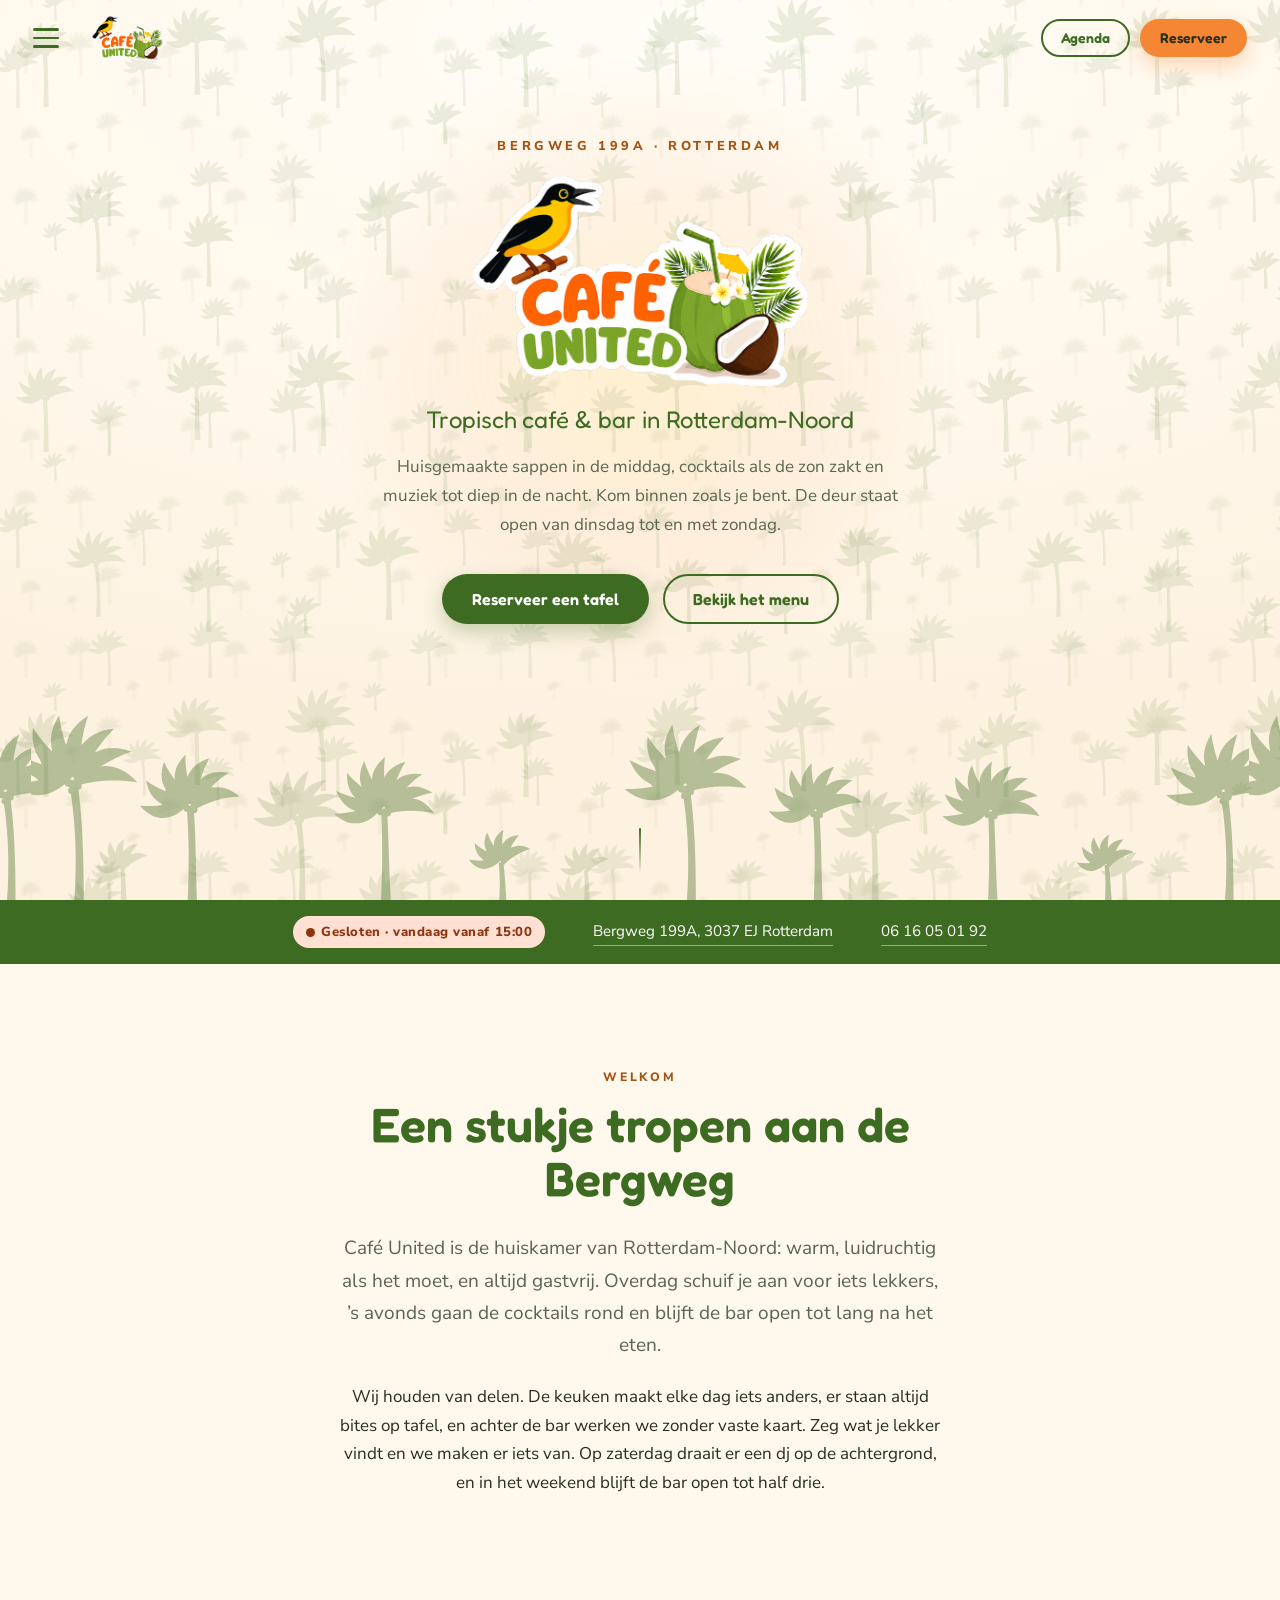
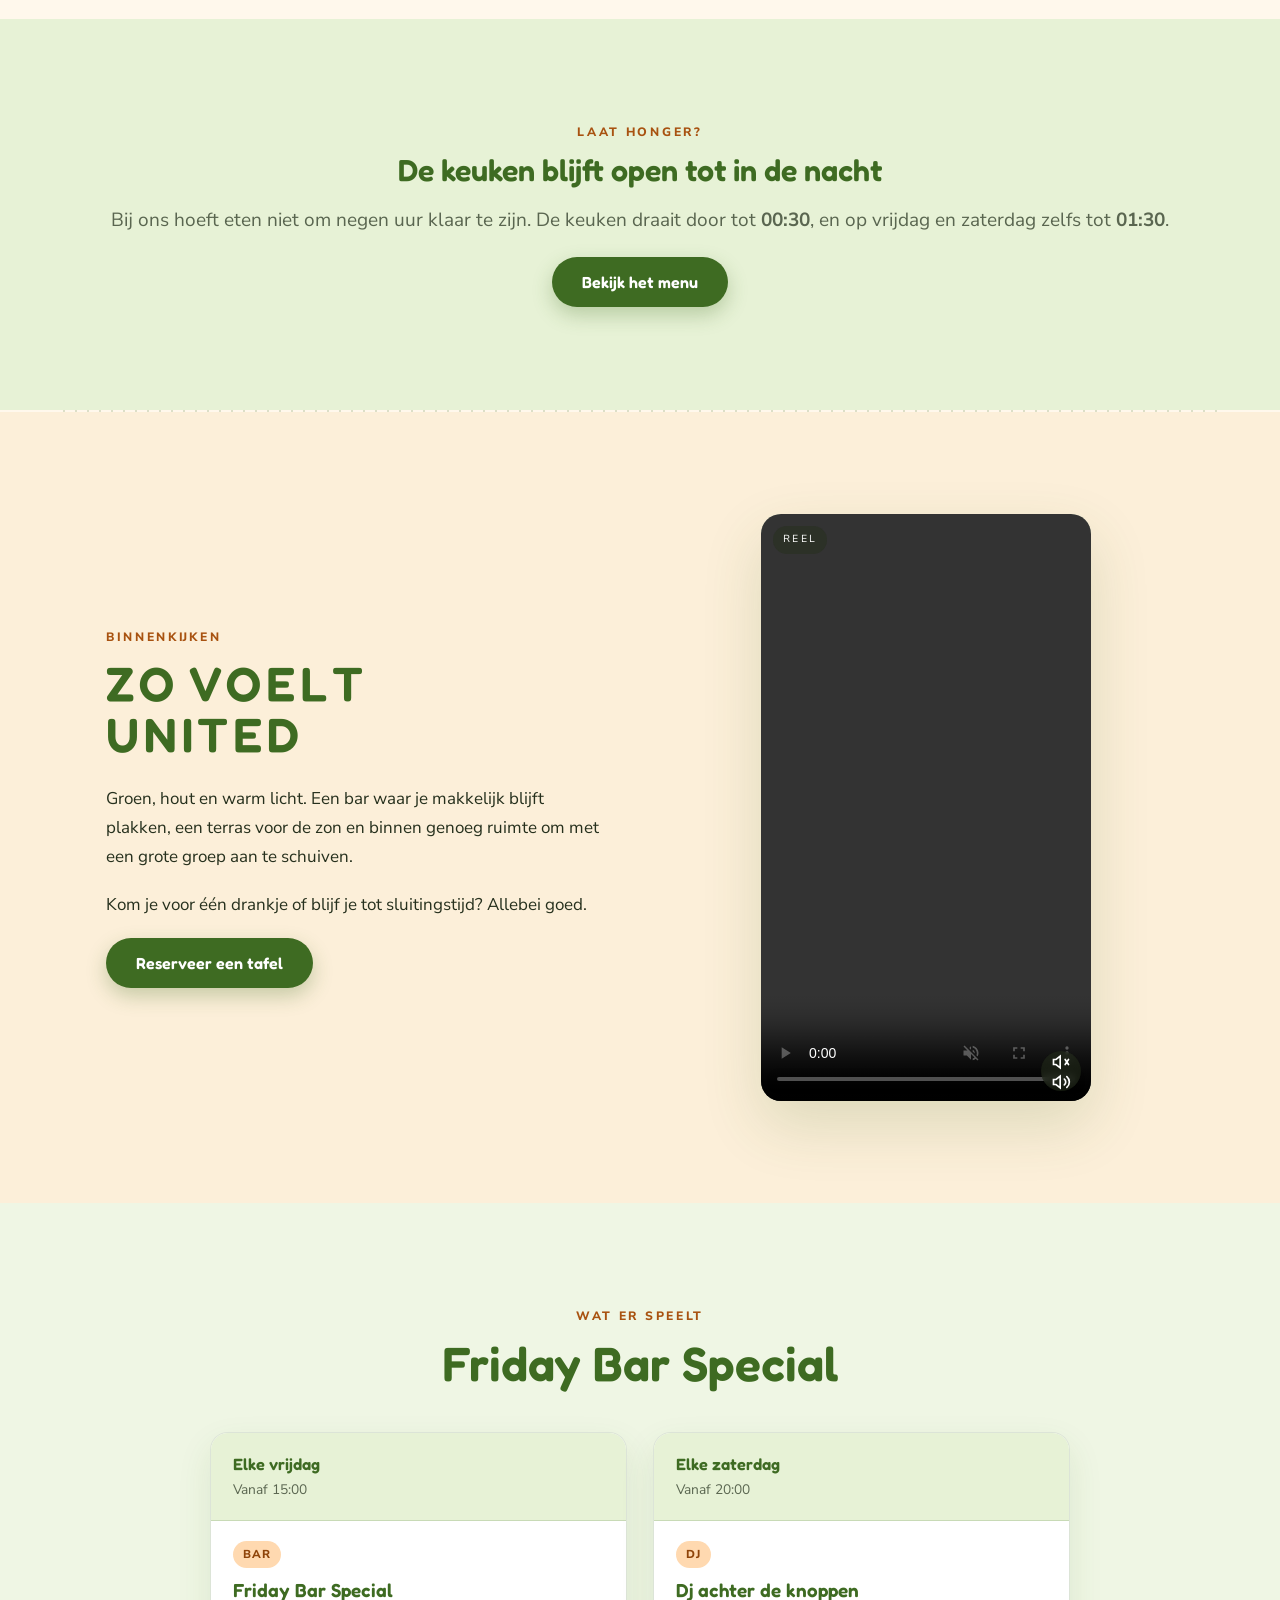
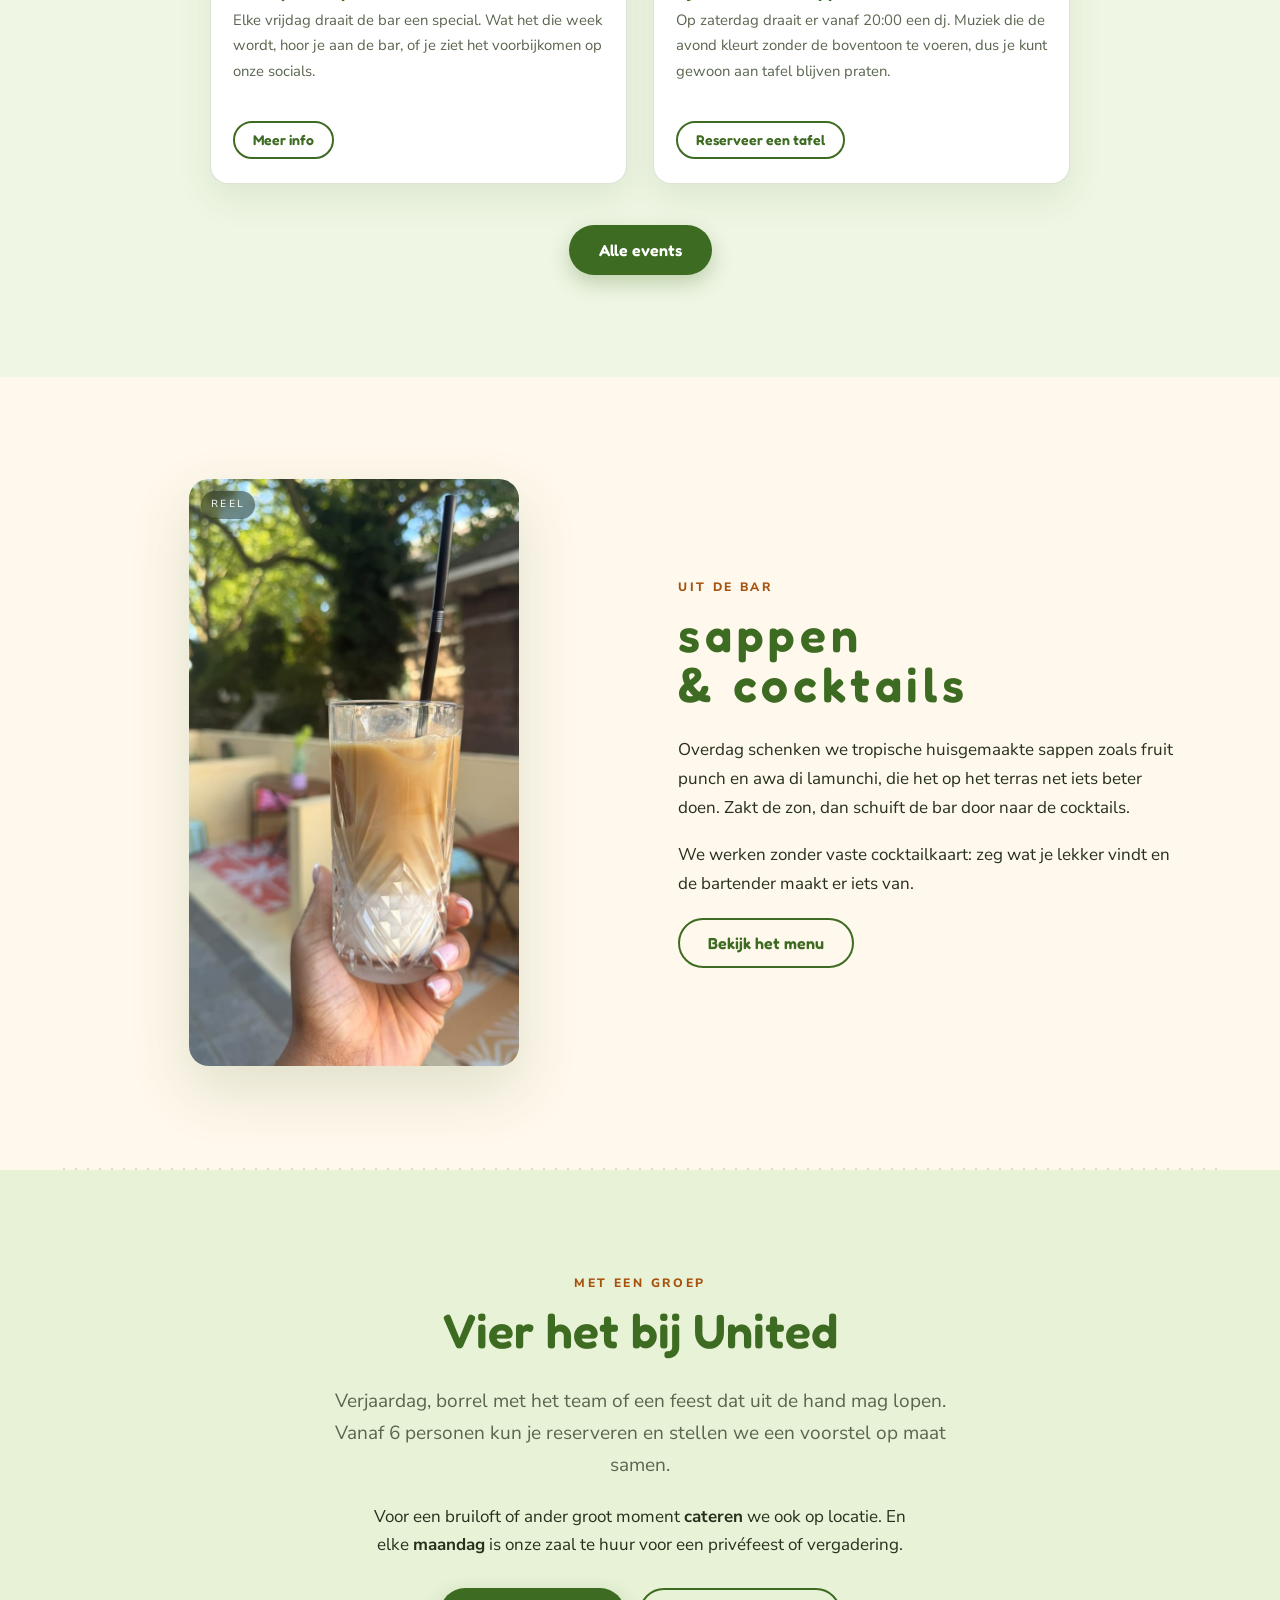
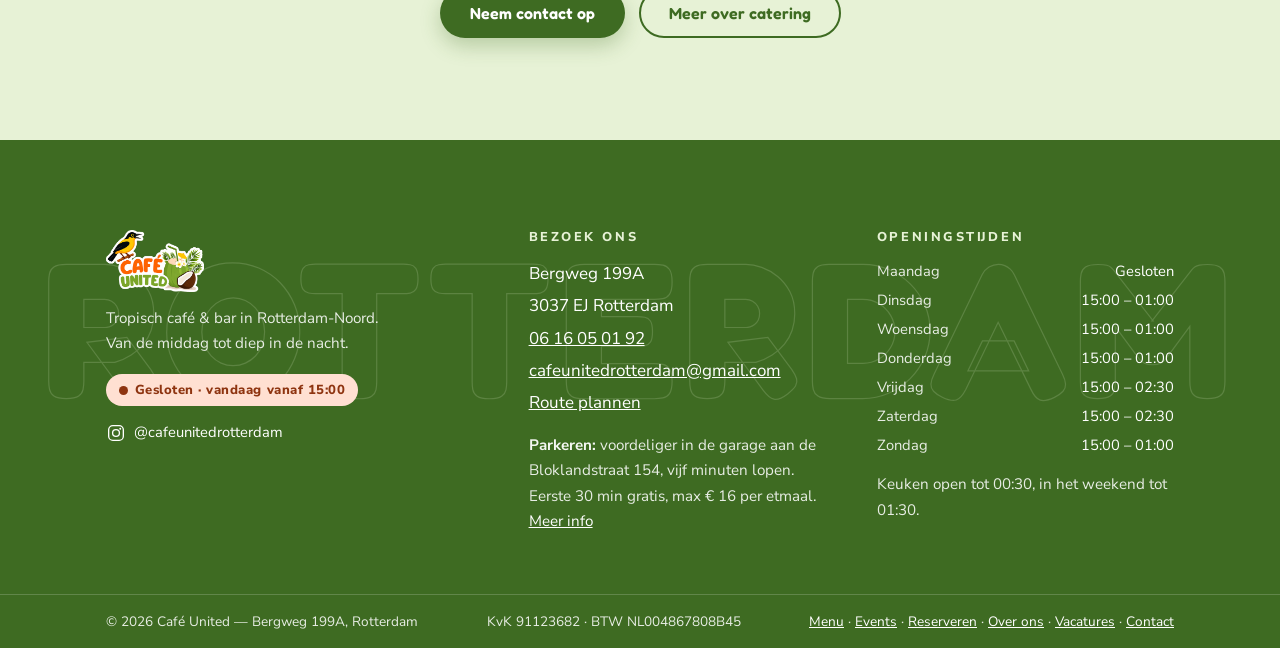
==== commit 543ee71d: "Parkeertip in de footer van elke pagina The short version now sits under the address in every footer" ====
--- a/index.html
+++ b/index.html
@@ -230,6 +230,9 @@
           <a href="mailto:cafeunitedrotterdam@gmail.com">cafeunitedrotterdam@gmail.com</a><br>
           <a href="https://www.google.com/maps/search/?api=1&query=Bergweg+199A+3037+EJ+Rotterdam" target="_blank" rel="noopener">Route plannen</a>
         </address>
+        <p class="footer-parking"><strong>Parkeren:</strong> voordeliger in de garage aan de
+          Bloklandstraat 154, vijf minuten lopen. Eerste 30 min gratis, max &euro;&nbsp;16 per etmaal.
+          <a href="contact.html#parkeren">Meer info</a></p>
       </div>
       <div>
         <h4>Openingstijden</h4>
--- a/assets/css/styles.css
+++ b/assets/css/styles.css
@@ -515,6 +515,11 @@
 .footer-hours dt { color: rgba(255,255,255,.88); }
 .footer-hours dd { margin: 0; text-align: right; font-variant-numeric: tabular-nums; }
 .footer-kitchen { margin: 12px 0 0; font-size: .85rem; color: rgba(255,255,255,.78); }
+/* Parking comes up constantly, so it sits in every footer under the address. */
+.footer-parking { margin: 14px 0 0; font-size: .85rem; color: rgba(255,255,255,.78);
+  line-height: 1.65; }
+.footer-parking strong { color: rgba(255,255,255,.95); }
+.footer-parking a { color: #fff; }
 
 .site-footer__bar { position: relative; z-index: 2; border-top: 1px solid rgba(255,255,255,.18);
   padding-block: 15px; }
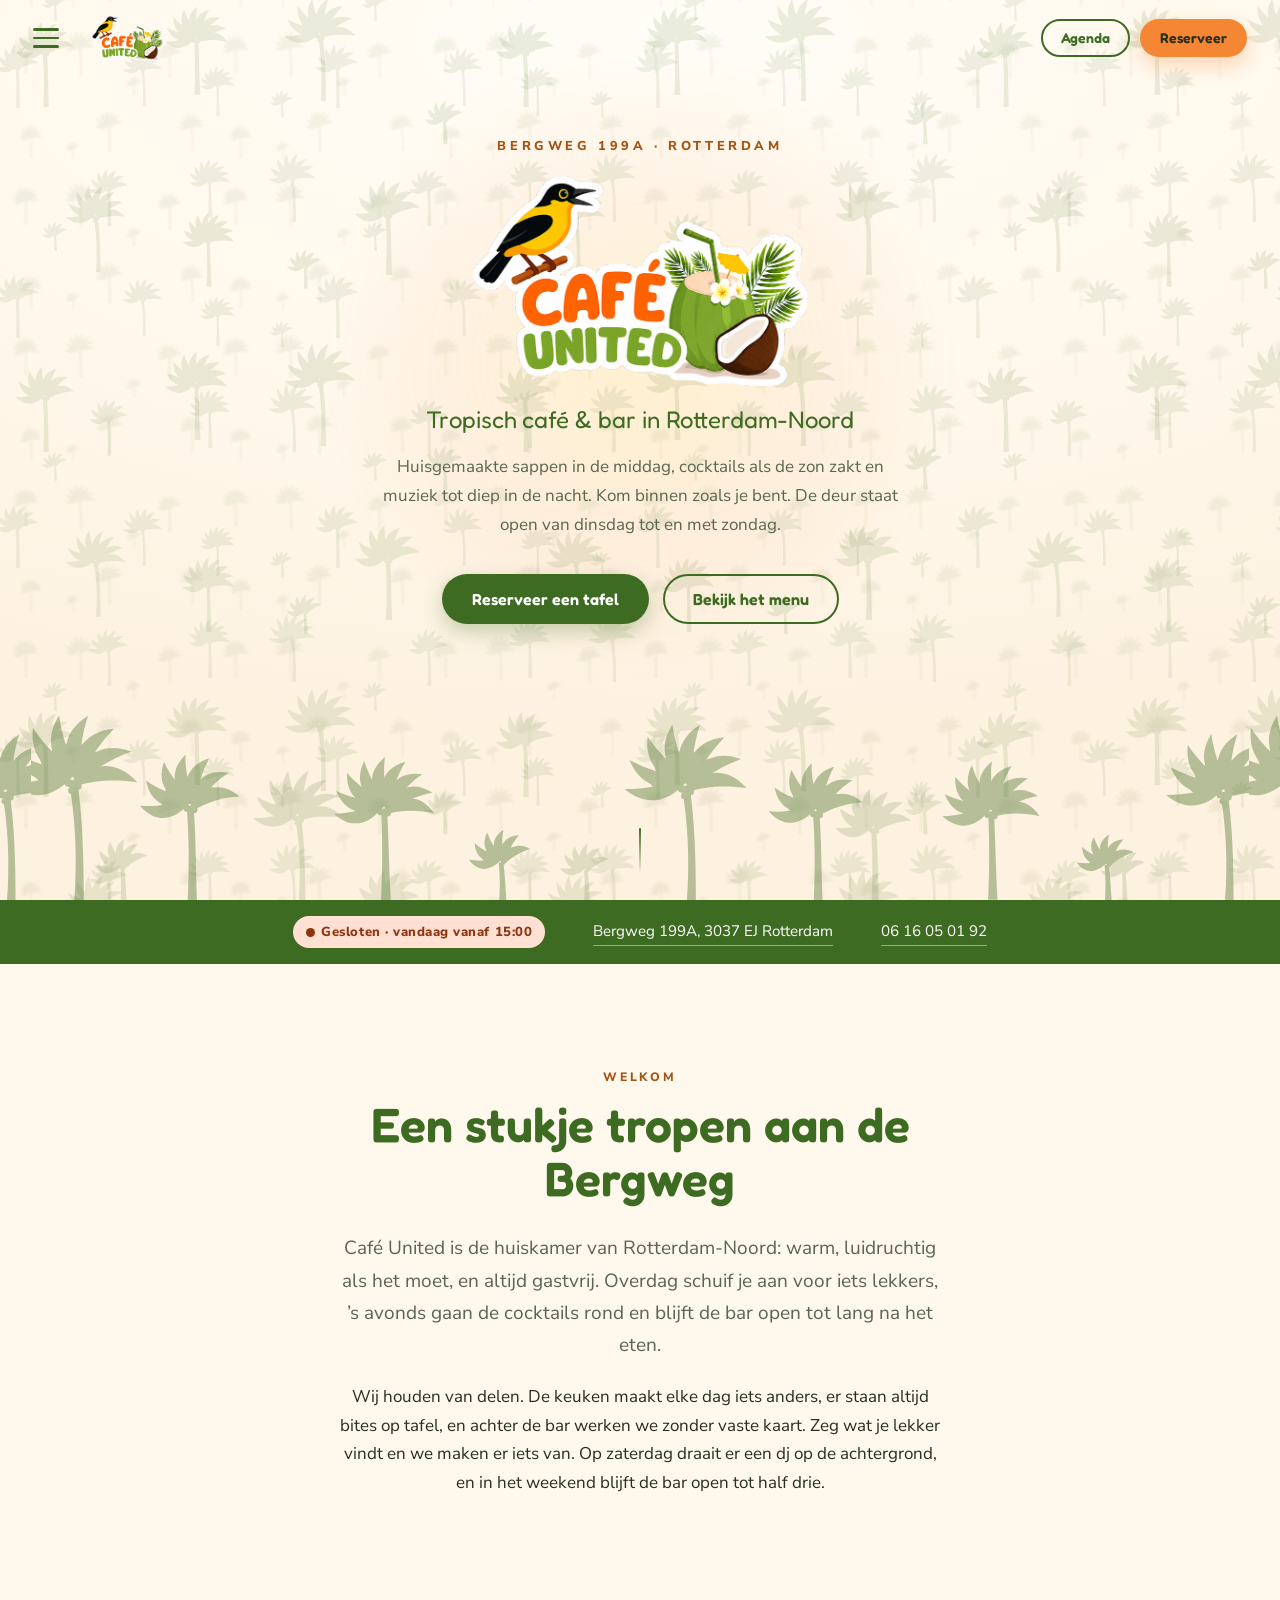
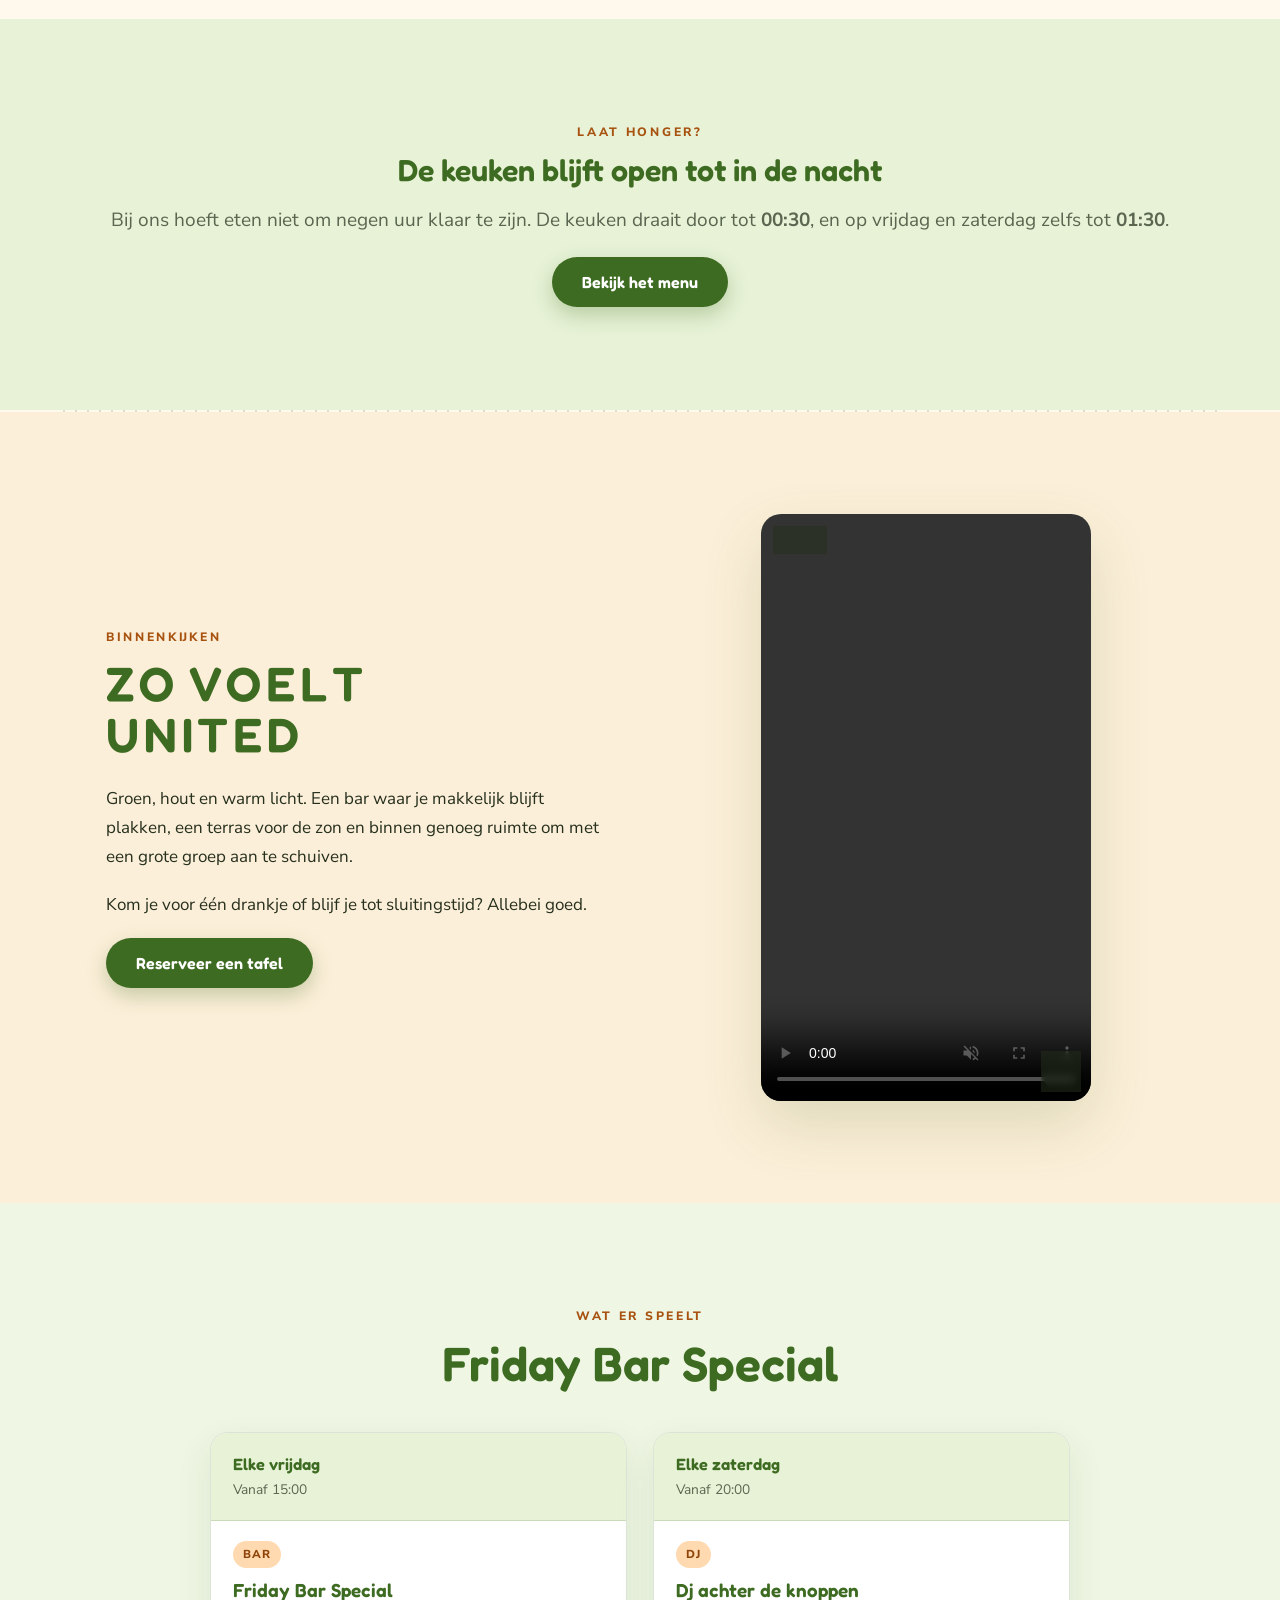
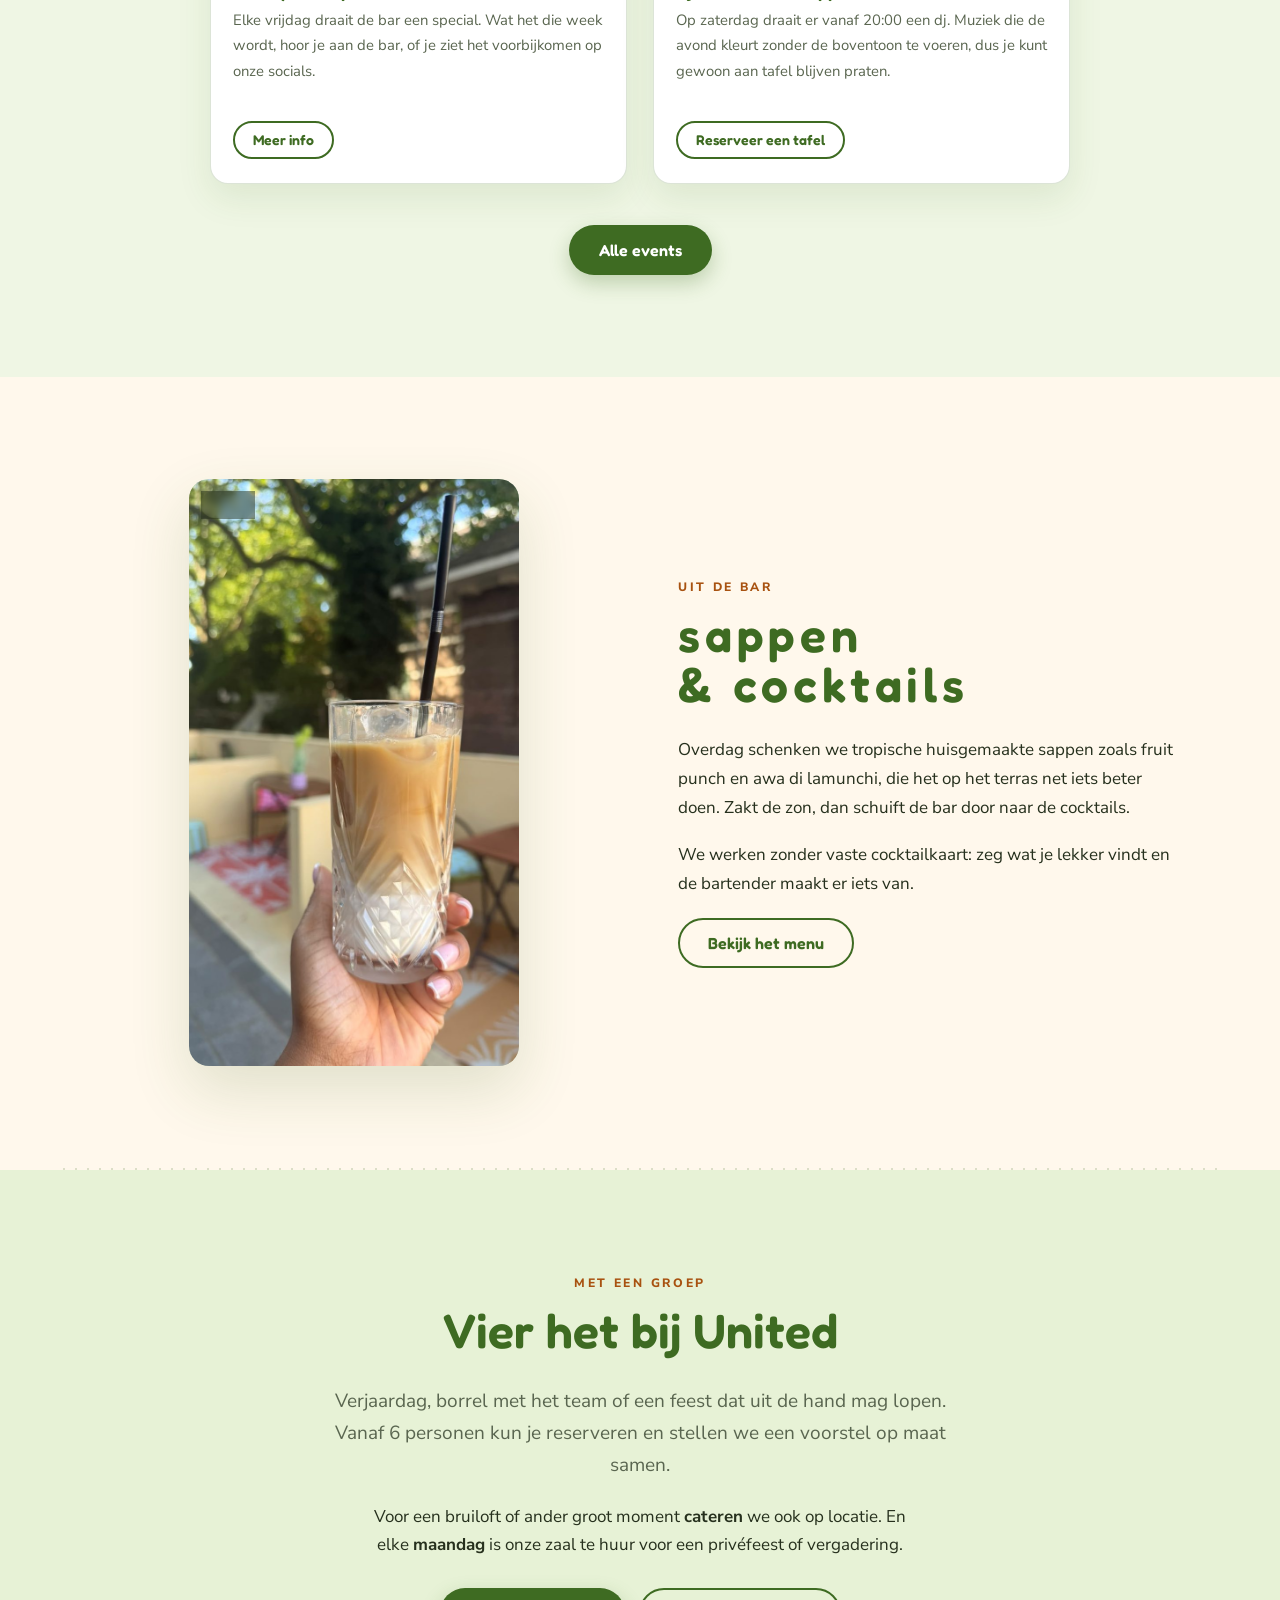
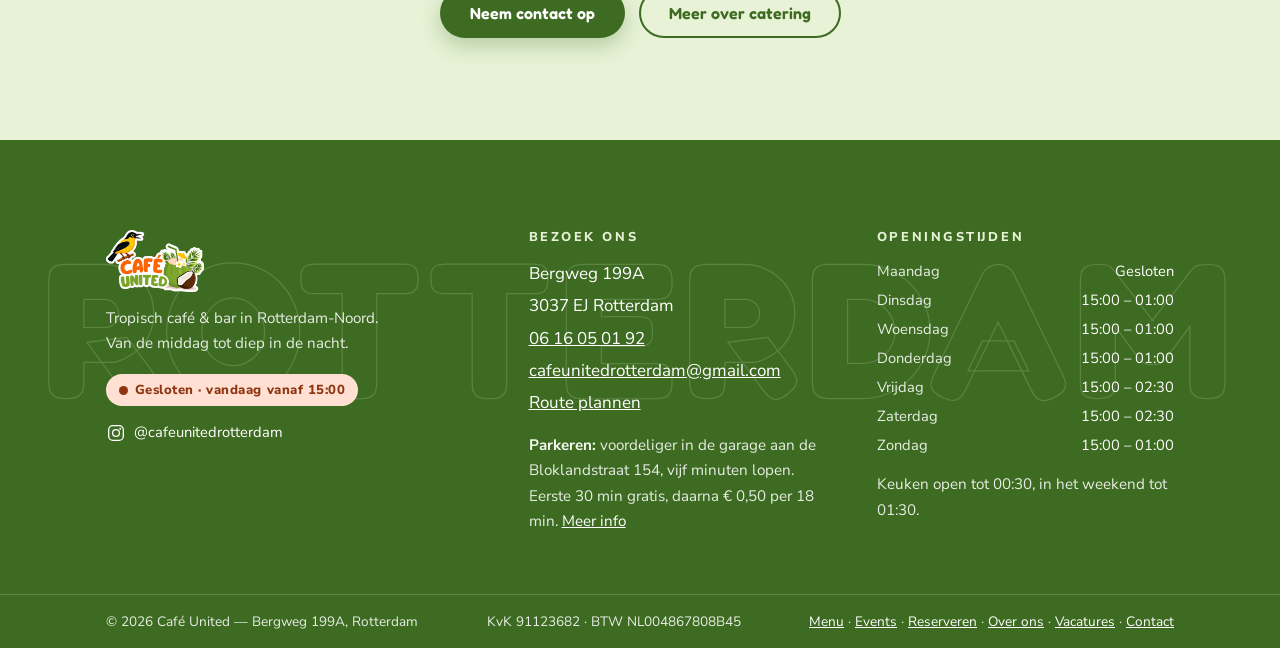
==== commit 5ce4fdff: "Footer noemt het uurtarief in plaats van de dagprijs Someone parking for an evening cares what the n" ====
--- a/index.html
+++ b/index.html
@@ -231,7 +231,7 @@
           <a href="https://www.google.com/maps/search/?api=1&query=Bergweg+199A+3037+EJ+Rotterdam" target="_blank" rel="noopener">Route plannen</a>
         </address>
         <p class="footer-parking"><strong>Parkeren:</strong> voordeliger in de garage aan de
-          Bloklandstraat 154, vijf minuten lopen. Eerste 30 min gratis, max &euro;&nbsp;16 per etmaal.
+          Bloklandstraat 154, vijf minuten lopen. Eerste 30 min gratis, daarna &euro;&nbsp;0,50 per 18 min.
           <a href="contact.html#parkeren">Meer info</a></p>
       </div>
       <div>
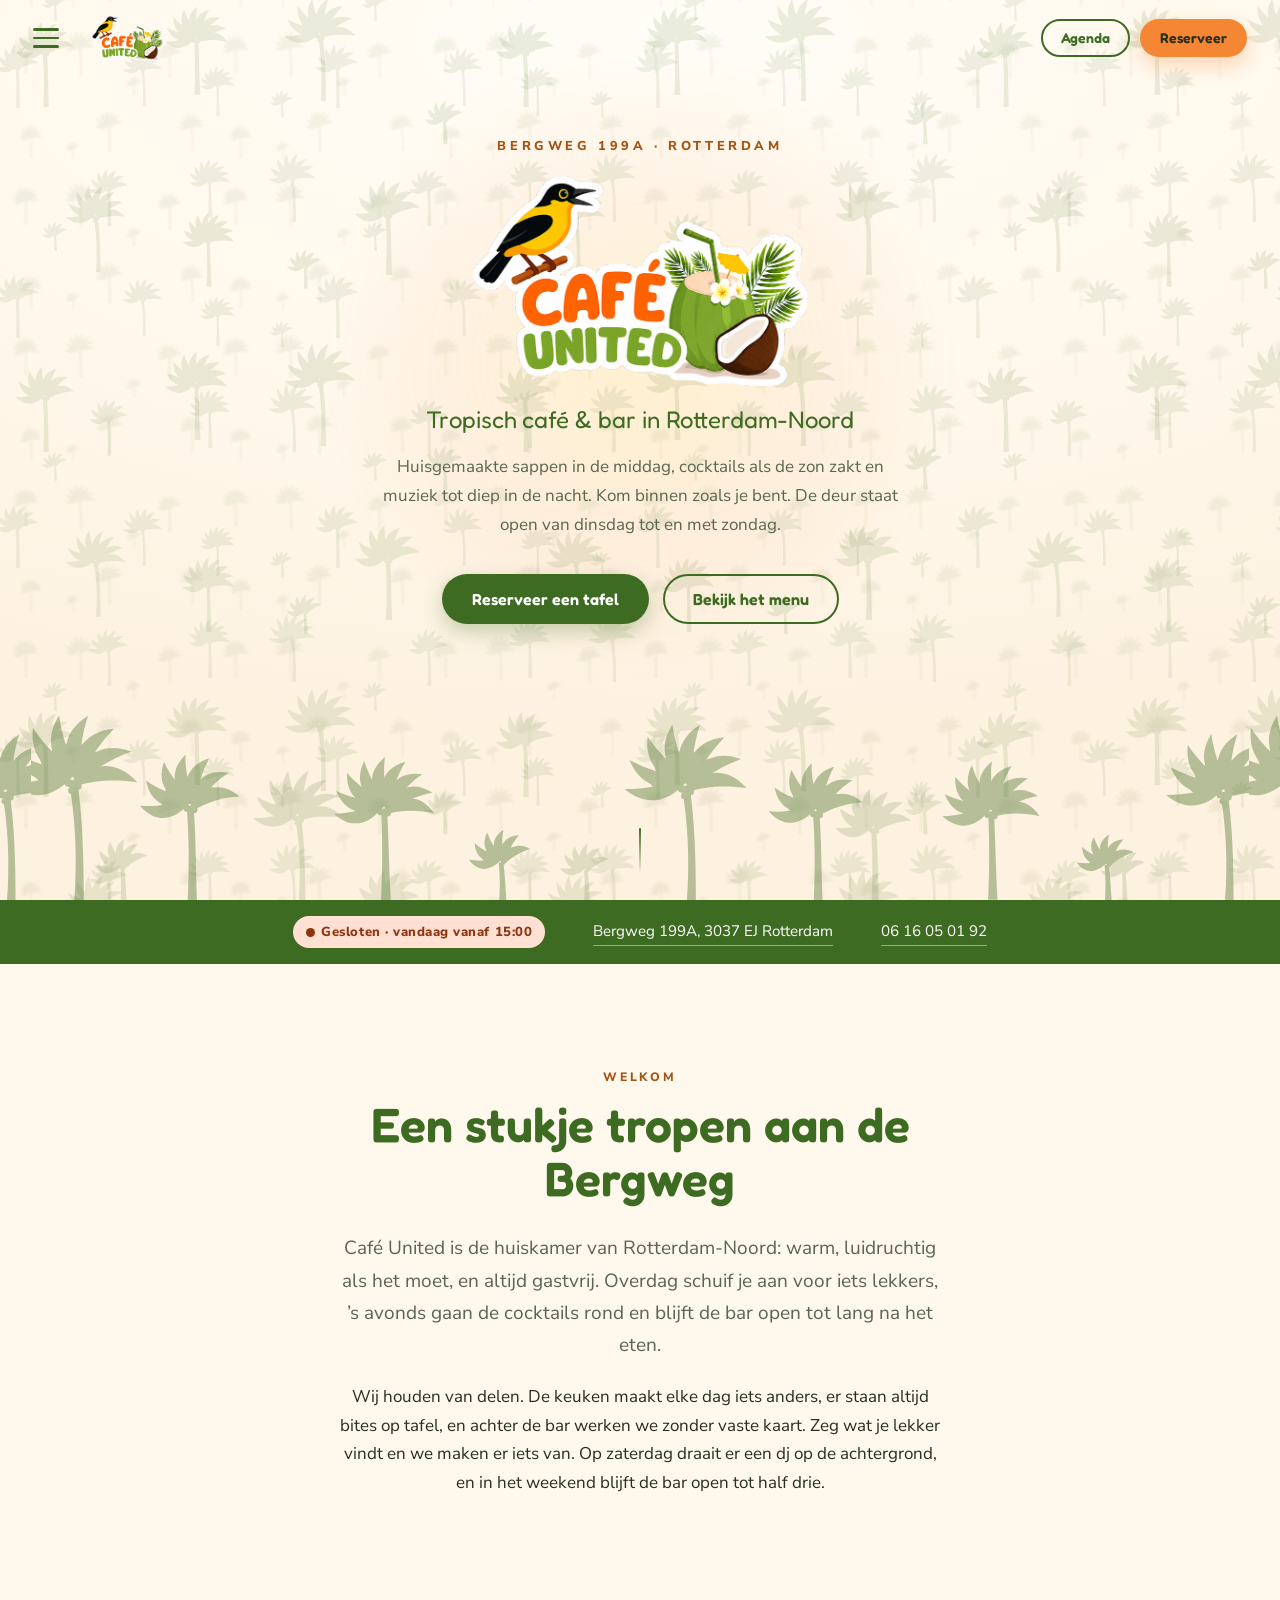
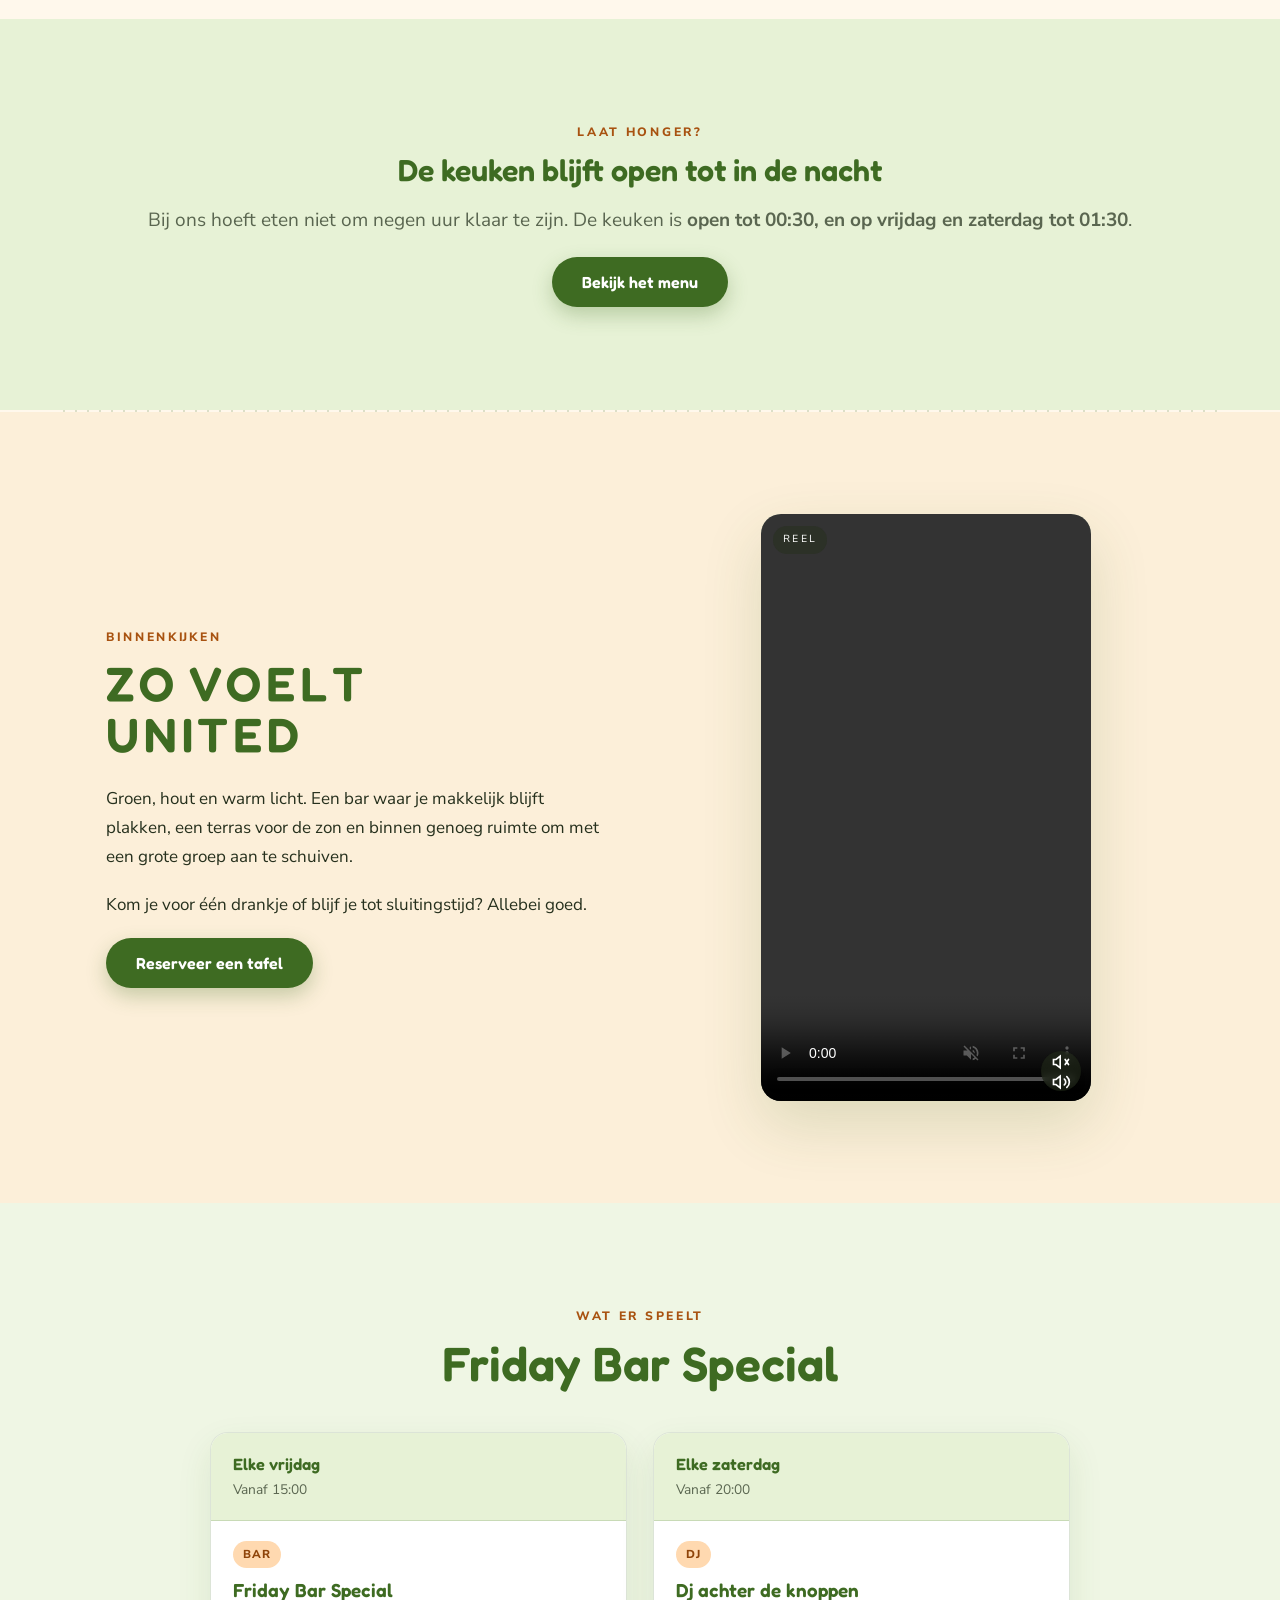
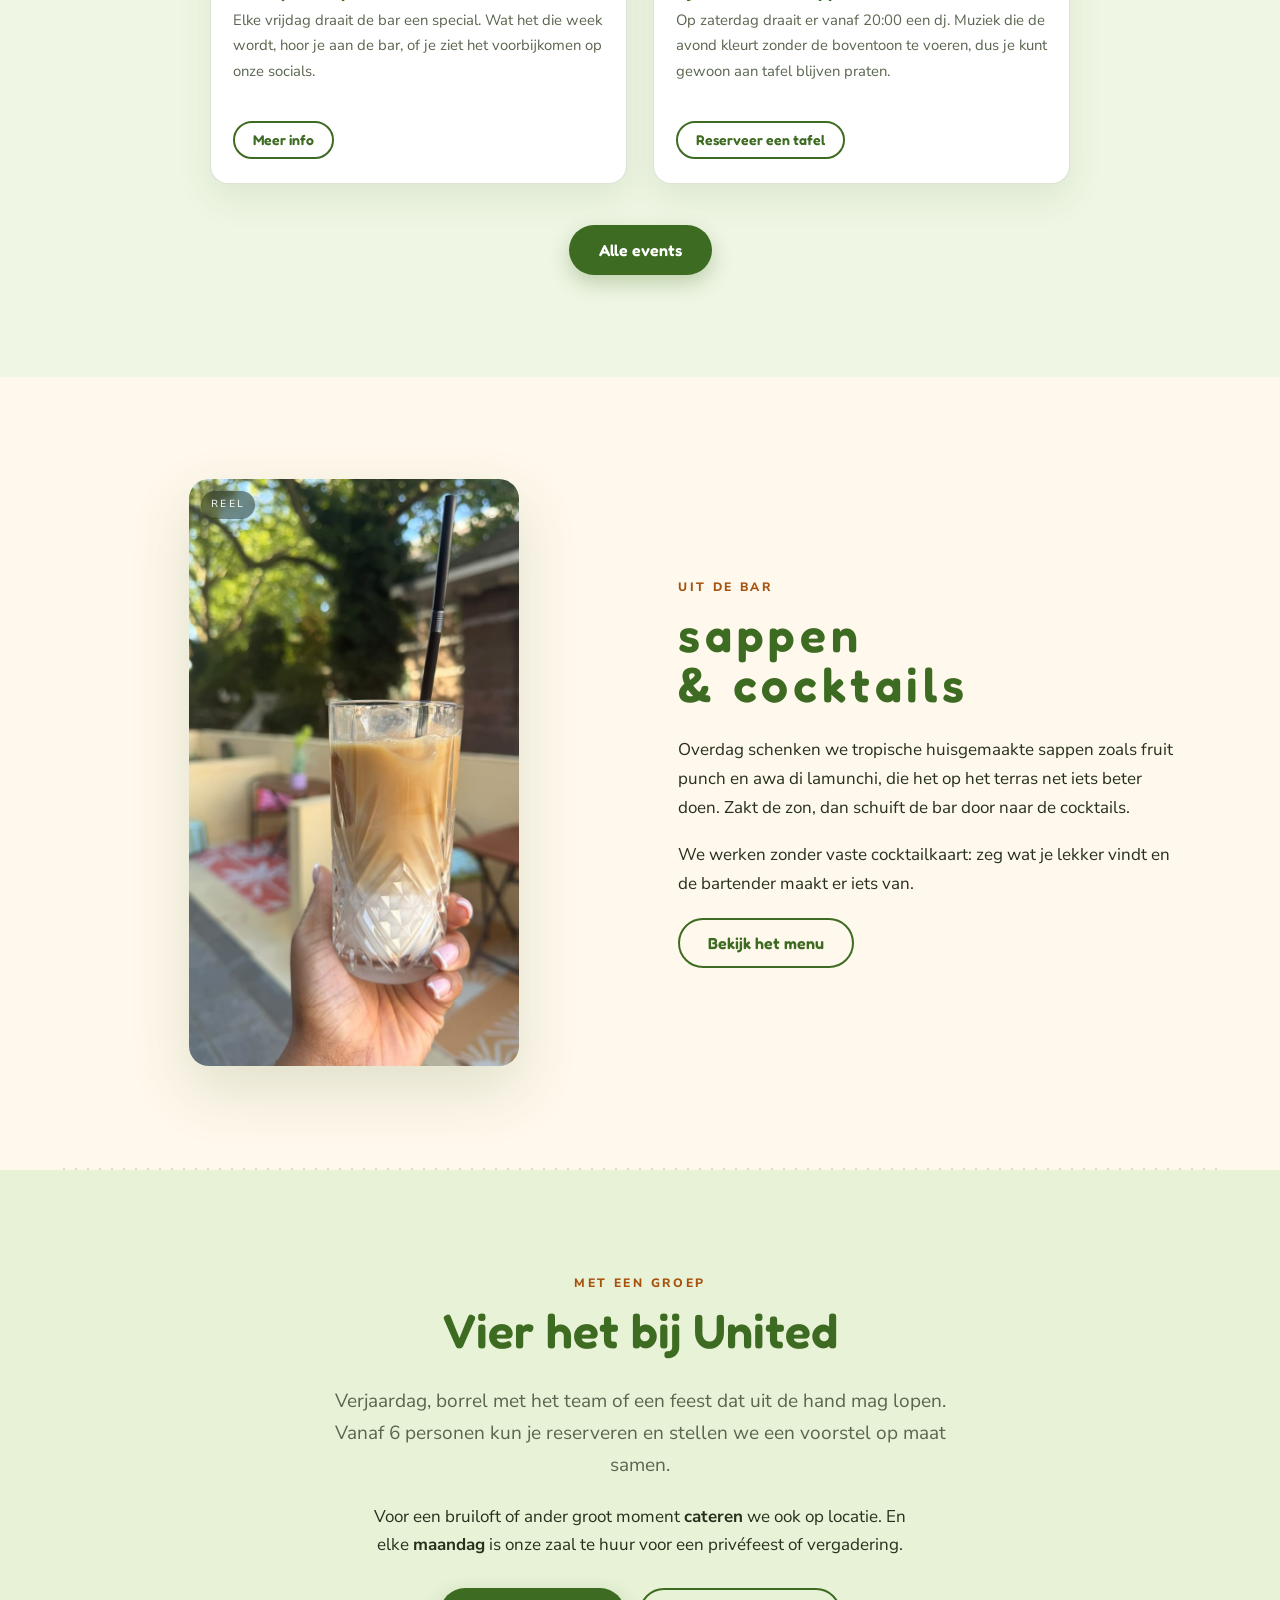
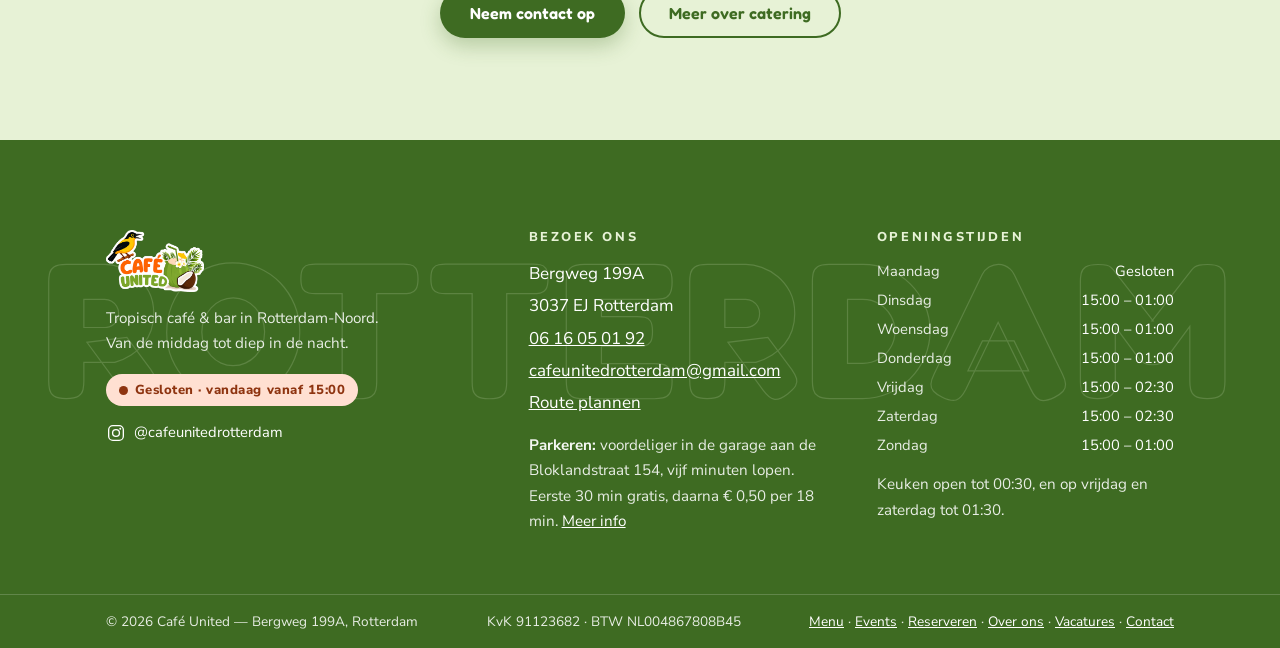
==== commit 4197b0f2: "Tijdelijke keukentijden 8 t/m 20 september Holiday hours from the flyer: 23:00 Tue, Wed and Sun, 00:" ====
--- a/index.html
+++ b/index.html
@@ -107,8 +107,9 @@
     <div class="wrap center reveal">
       <p class="eyebrow">Laat honger?</p>
       <h2 class="title title--sm">De keuken blijft open tot in de nacht</h2>
-      <p class="lede">Bij ons hoeft eten niet om negen uur klaar te zijn. De keuken draait door tot
-        <strong>00:30</strong>, en op vrijdag en zaterdag zelfs tot <strong>01:30</strong>.</p>
+      <p class="lede">Bij ons hoeft eten niet om negen uur klaar te zijn. De keuken is
+        <strong><span data-kitchen-line>open tot 00:30, en op vrijdag en zaterdag tot 01:30</span></strong>.</p>
+      <div class="temp-hours" data-kitchen-temp hidden></div>
       <div class="btn-row btn-row--center">
         <a class="btn btn--primary" href="menu.html">Bekijk het menu</a>
       </div>
@@ -245,7 +246,7 @@
           <dt>Zaterdag</dt><dd>15:00 – 02:30</dd>
           <dt>Zondag</dt><dd>15:00 – 01:00</dd>
         </dl>
-        <p class="footer-kitchen">Keuken open tot 00:30, in het weekend tot 01:30.</p>
+        <p class="footer-kitchen">Keuken <span data-kitchen-line>open tot 00:30, en op vrijdag en zaterdag tot 01:30</span>.</p>
       </div>
     </div>
     <div class="site-footer__bar">
--- a/assets/css/styles.css
+++ b/assets/css/styles.css
@@ -432,6 +432,20 @@
   .food-strip__track { animation: none; }
   .food-strip__set[aria-hidden="true"] { display: none; }
 }
+
+/* Temporary kitchen hours (holiday). Rendered by main.js only inside its date
+   window, so it is absent the rest of the year. */
+.temp-hours { margin: 1.6em auto 0; max-width: 44ch; text-align: left;
+  background: var(--white); border: 2px solid var(--orange);
+  border-radius: var(--radius-s); padding: 18px 22px; box-shadow: var(--shadow); }
+.temp-hours[hidden] { display: none; }
+.temp-hours__head { margin: 0 0 14px; font-size: .93rem; color: var(--ink); }
+.temp-hours__head strong { color: var(--orange-deep); }
+.temp-hours__list { display: grid; grid-template-columns: auto auto; gap: 6px 18px;
+  margin: 0; font-size: .93rem; }
+.temp-hours__list dt { color: var(--ink-soft); }
+.temp-hours__list dd { margin: 0; text-align: right; font-weight: 600;
+  font-variant-numeric: tabular-nums; }
 
 /* Kitchen closes half an hour before the bar does — called out, not buried. */
 .kitchen-note { display: inline-block; max-width: 52ch; margin-inline: auto;
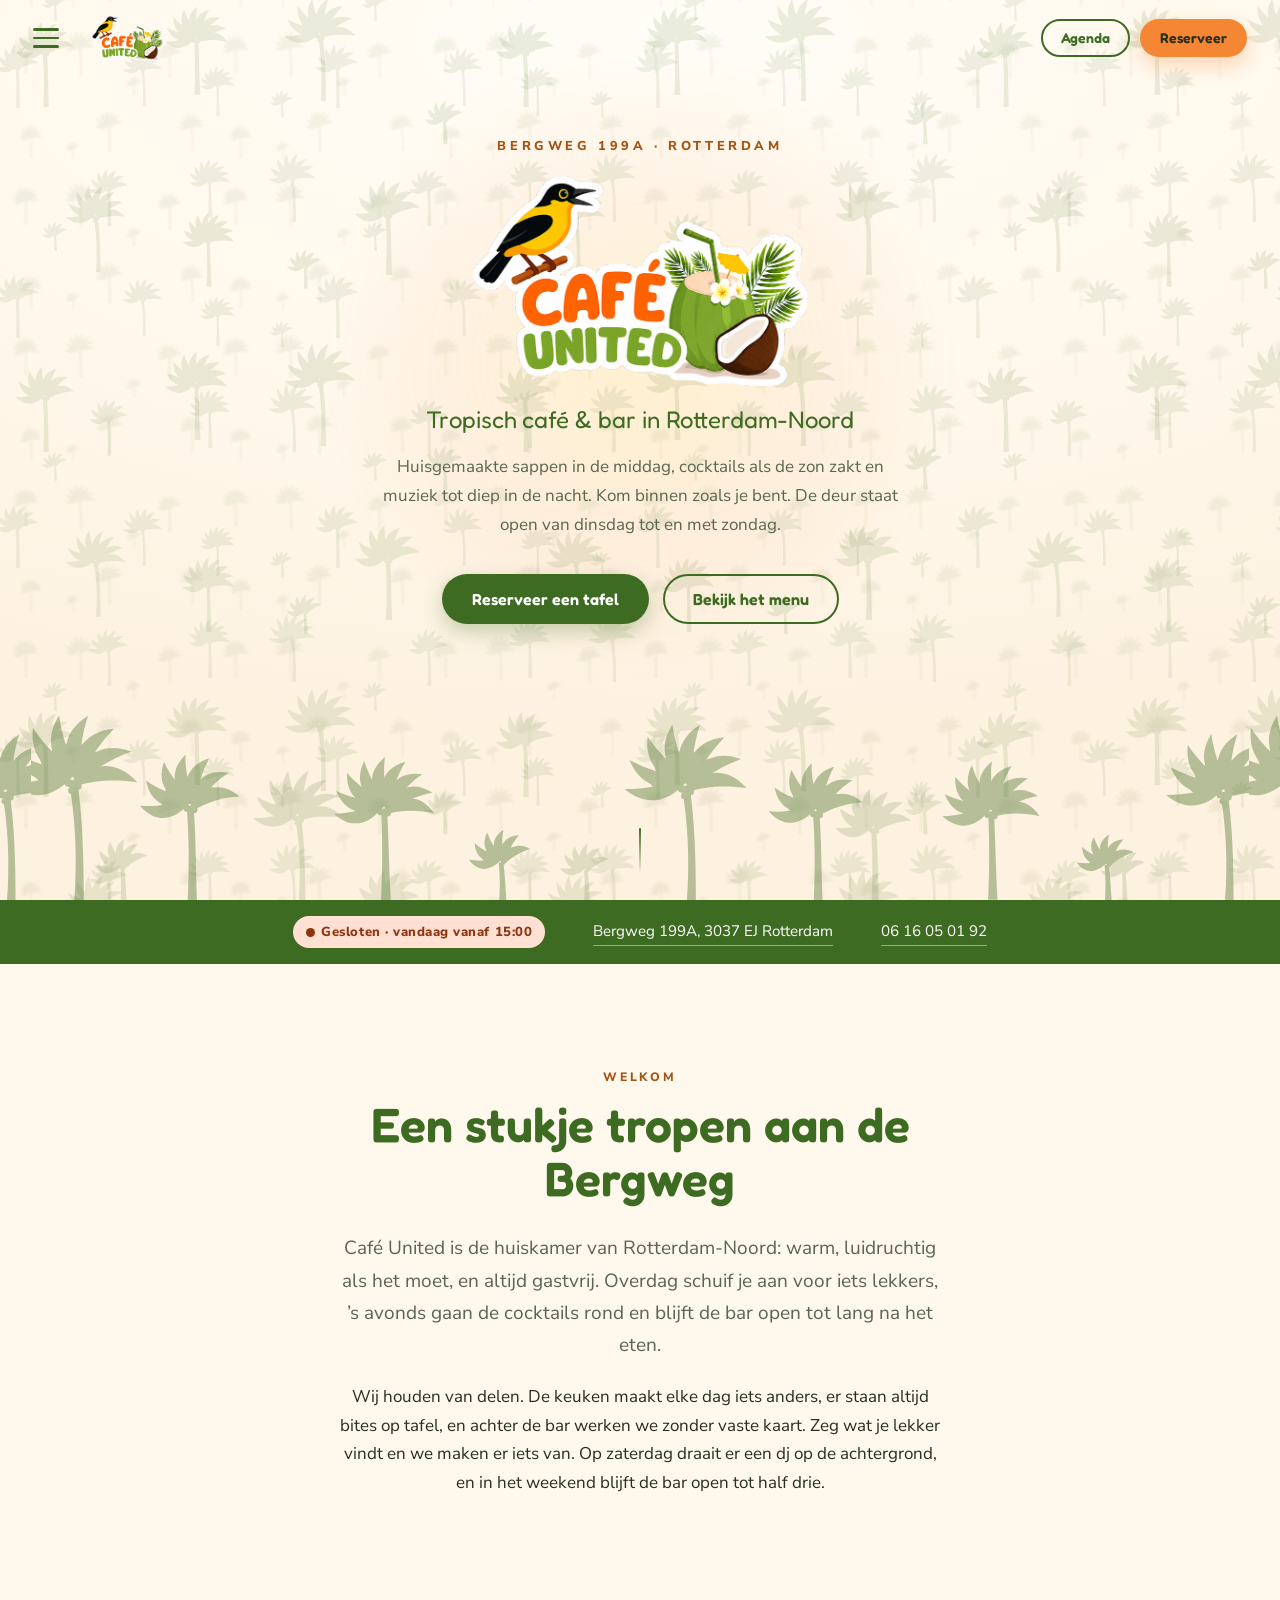
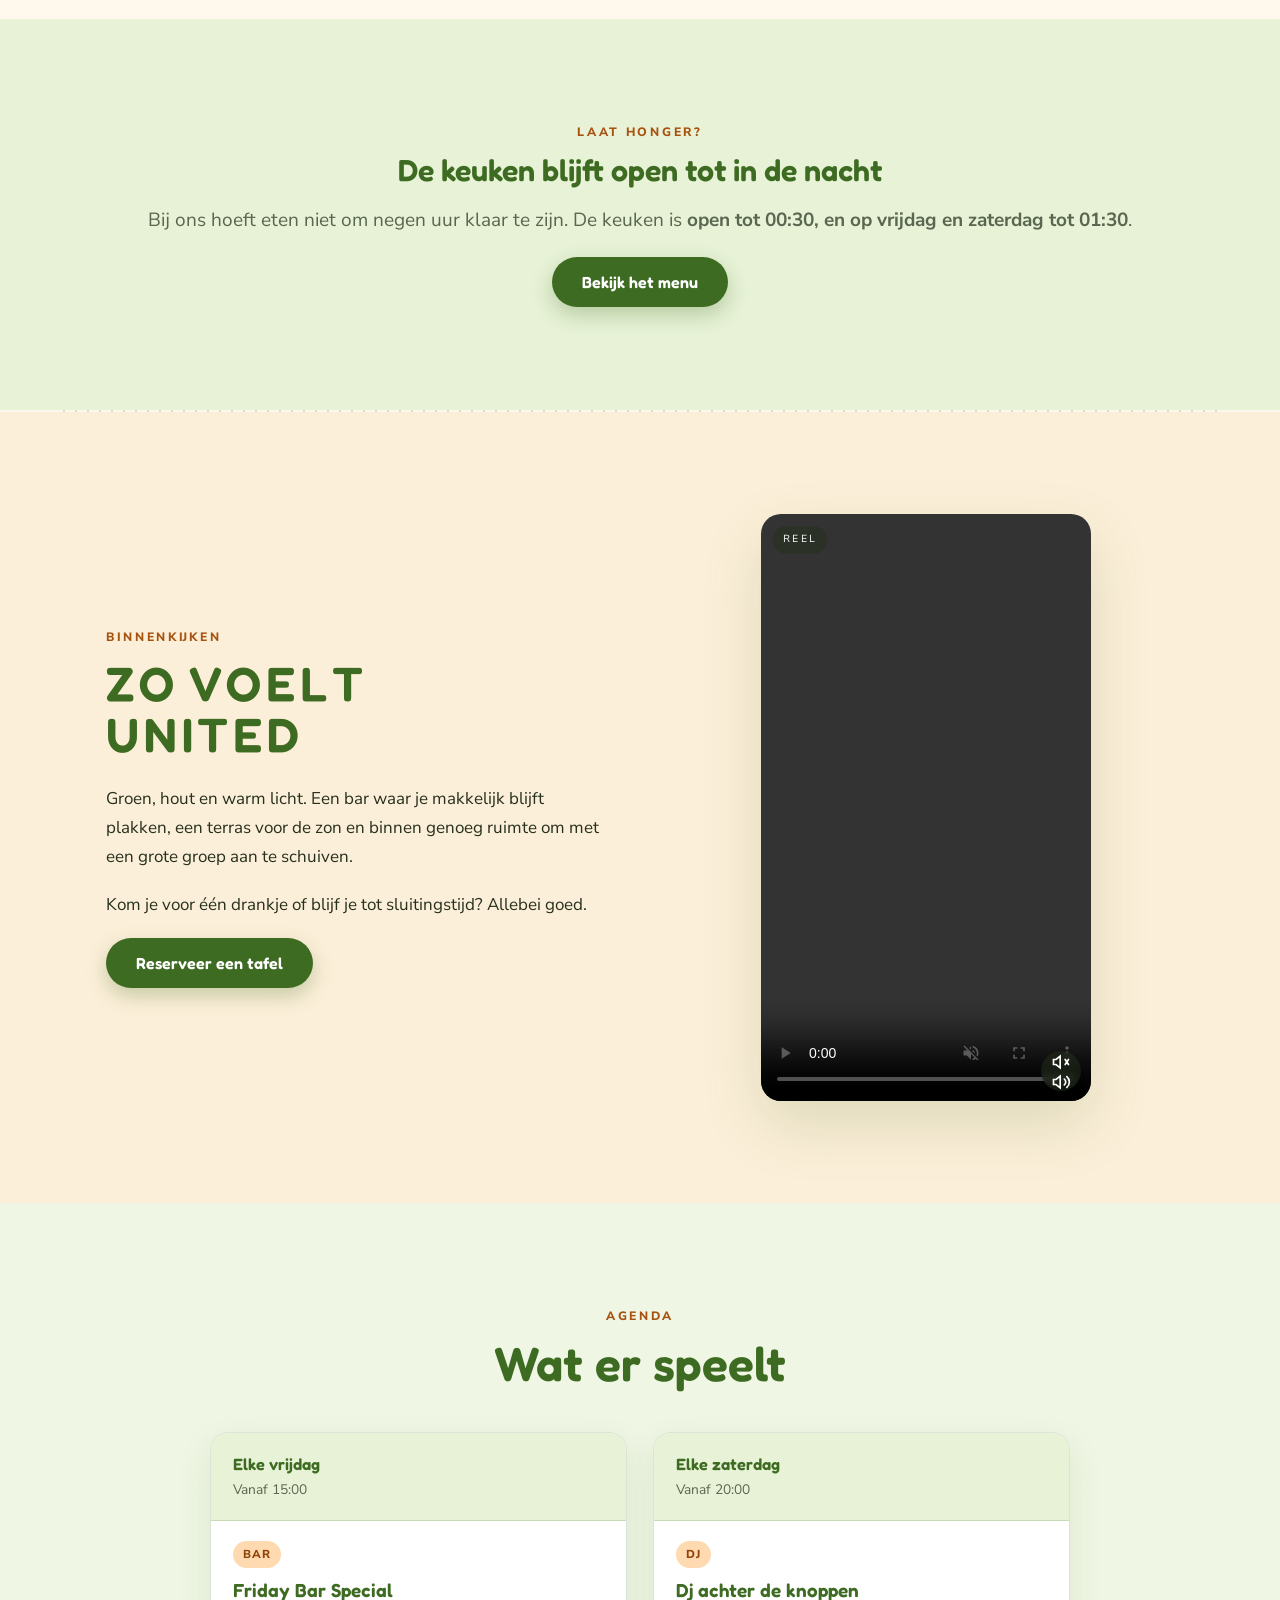
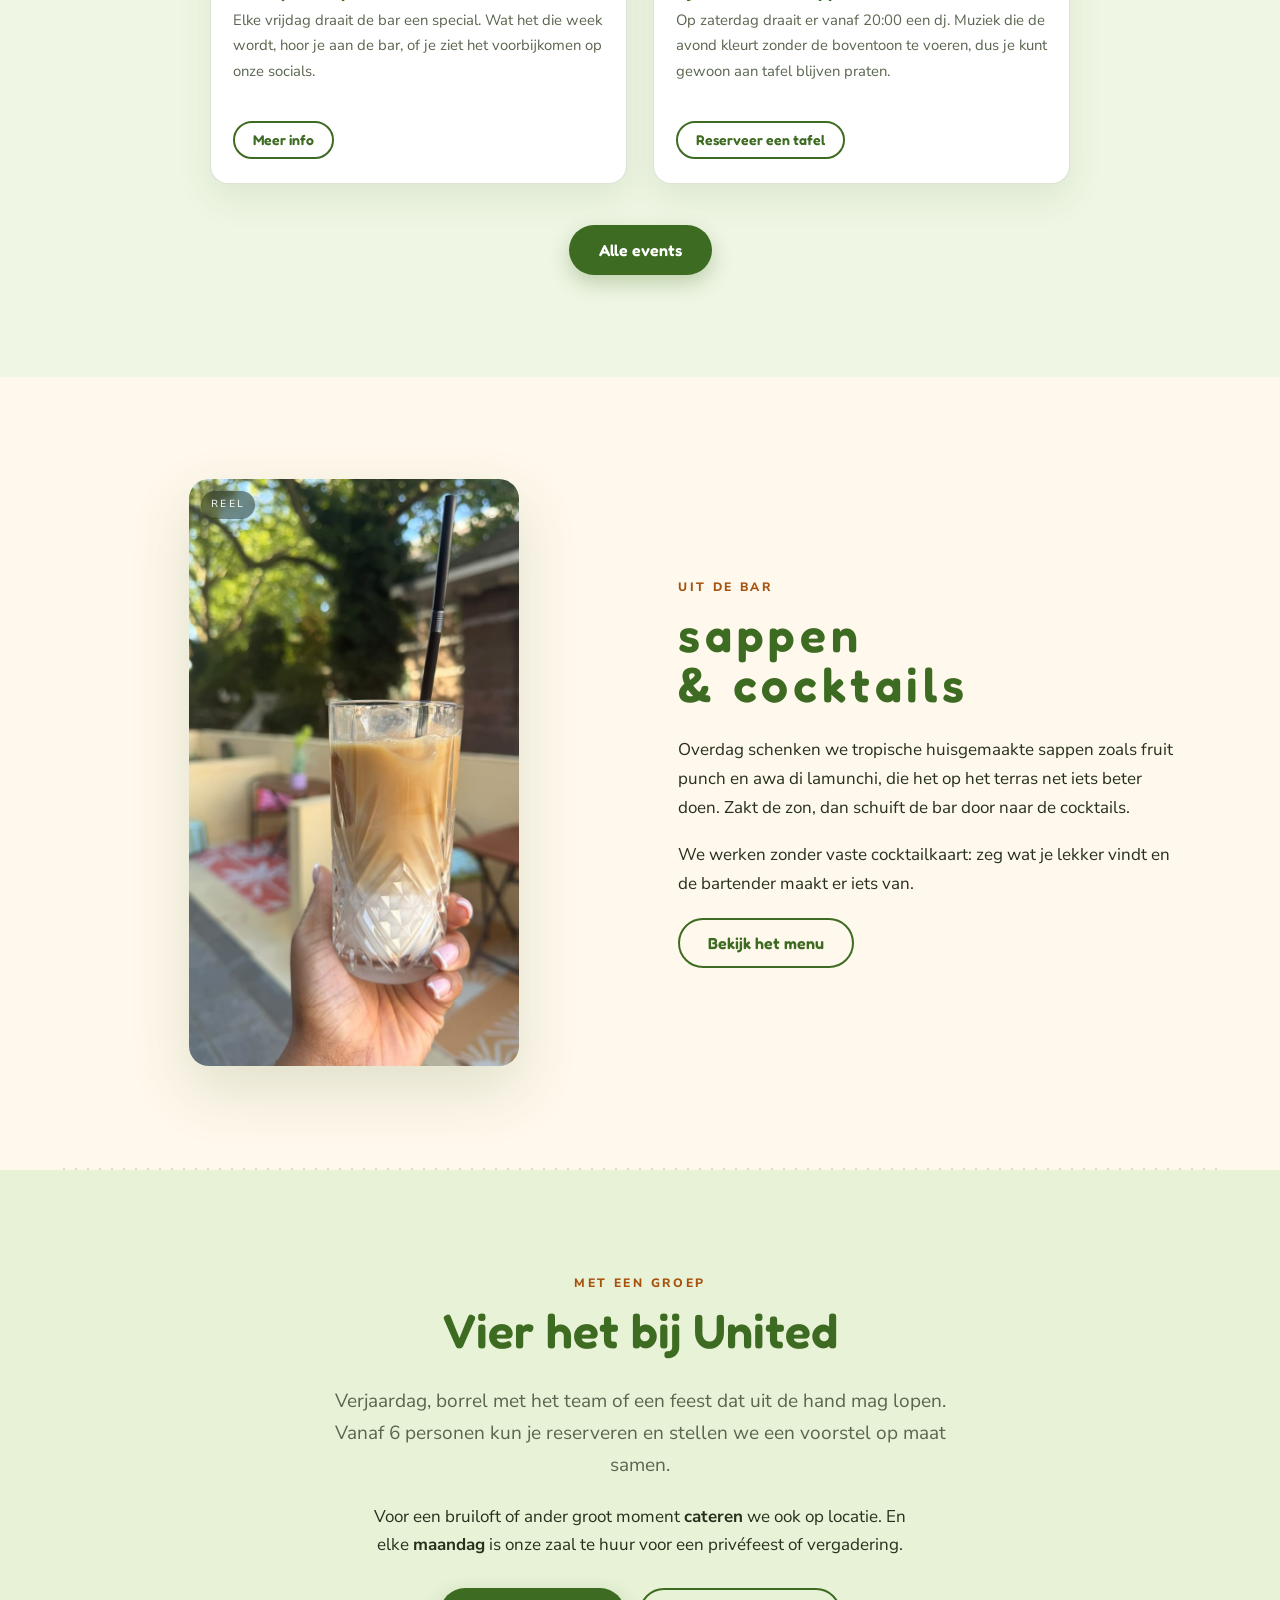
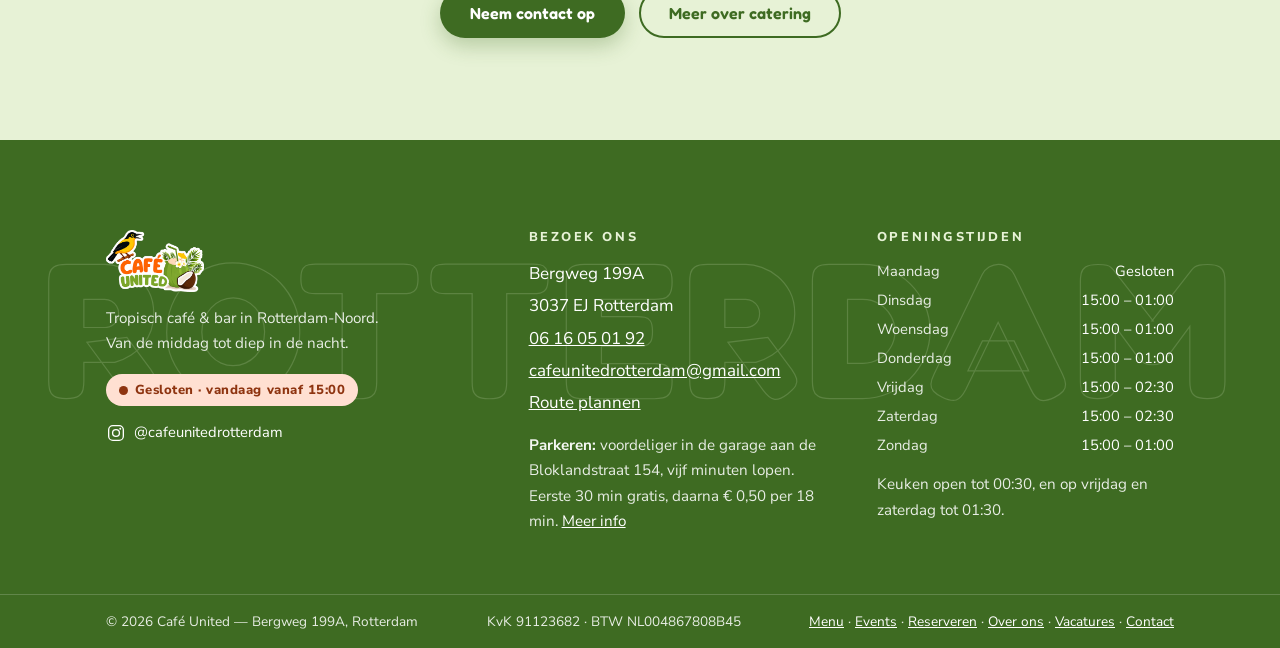
==== commit 72819aad: "90's R&B Quiz Night van 29 september Details off the flyer: Tuesday 29 September from 20:00, €5 a he" ====
--- a/index.html
+++ b/index.html
@@ -146,8 +146,18 @@
   <section class="section section--wash">
     <div class="wrap reveal">
       <div class="center" style="margin-bottom:2.4em">
-        <p class="eyebrow">Wat er speelt</p>
-        <h2 class="title">Friday Bar Special</h2>
+        <p class="eyebrow">Agenda</p>
+        <h2 class="title">Wat er speelt</h2>
+      </div>
+      <!-- Verdwijnt vanzelf op 30 september; zie data-until in main.js. -->
+      <div class="ecard-solo" style="margin-bottom:clamp(16px,2.4vw,26px)" data-until="2026-09-29">
+        <article class="card ecard ecard--featured">
+          <div class="ecard__top"><div class="ecard__day">Dinsdag 29 september</div><div class="ecard__time">Vanaf 20:00 &middot; &euro;&nbsp;5 p.p.</div></div>
+          <div class="ecard__body"><span class="tag tag--accent">Quiz</span><h3>90&rsquo;s R&amp;B Quiz Night</h3>
+            <p>Raad de nummer. Een avond old school R&amp;B, en de winnaar gaat naar huis met een
+              mix platter en het potje. De hele avond cocktailspecial voor &euro;&nbsp;10.</p>
+            <div class="btn-row"><a class="btn btn--primary btn--sm" href="events.html">Meer info</a></div></div>
+        </article>
       </div>
       <div class="ecard-duo">
         <article class="card ecard">
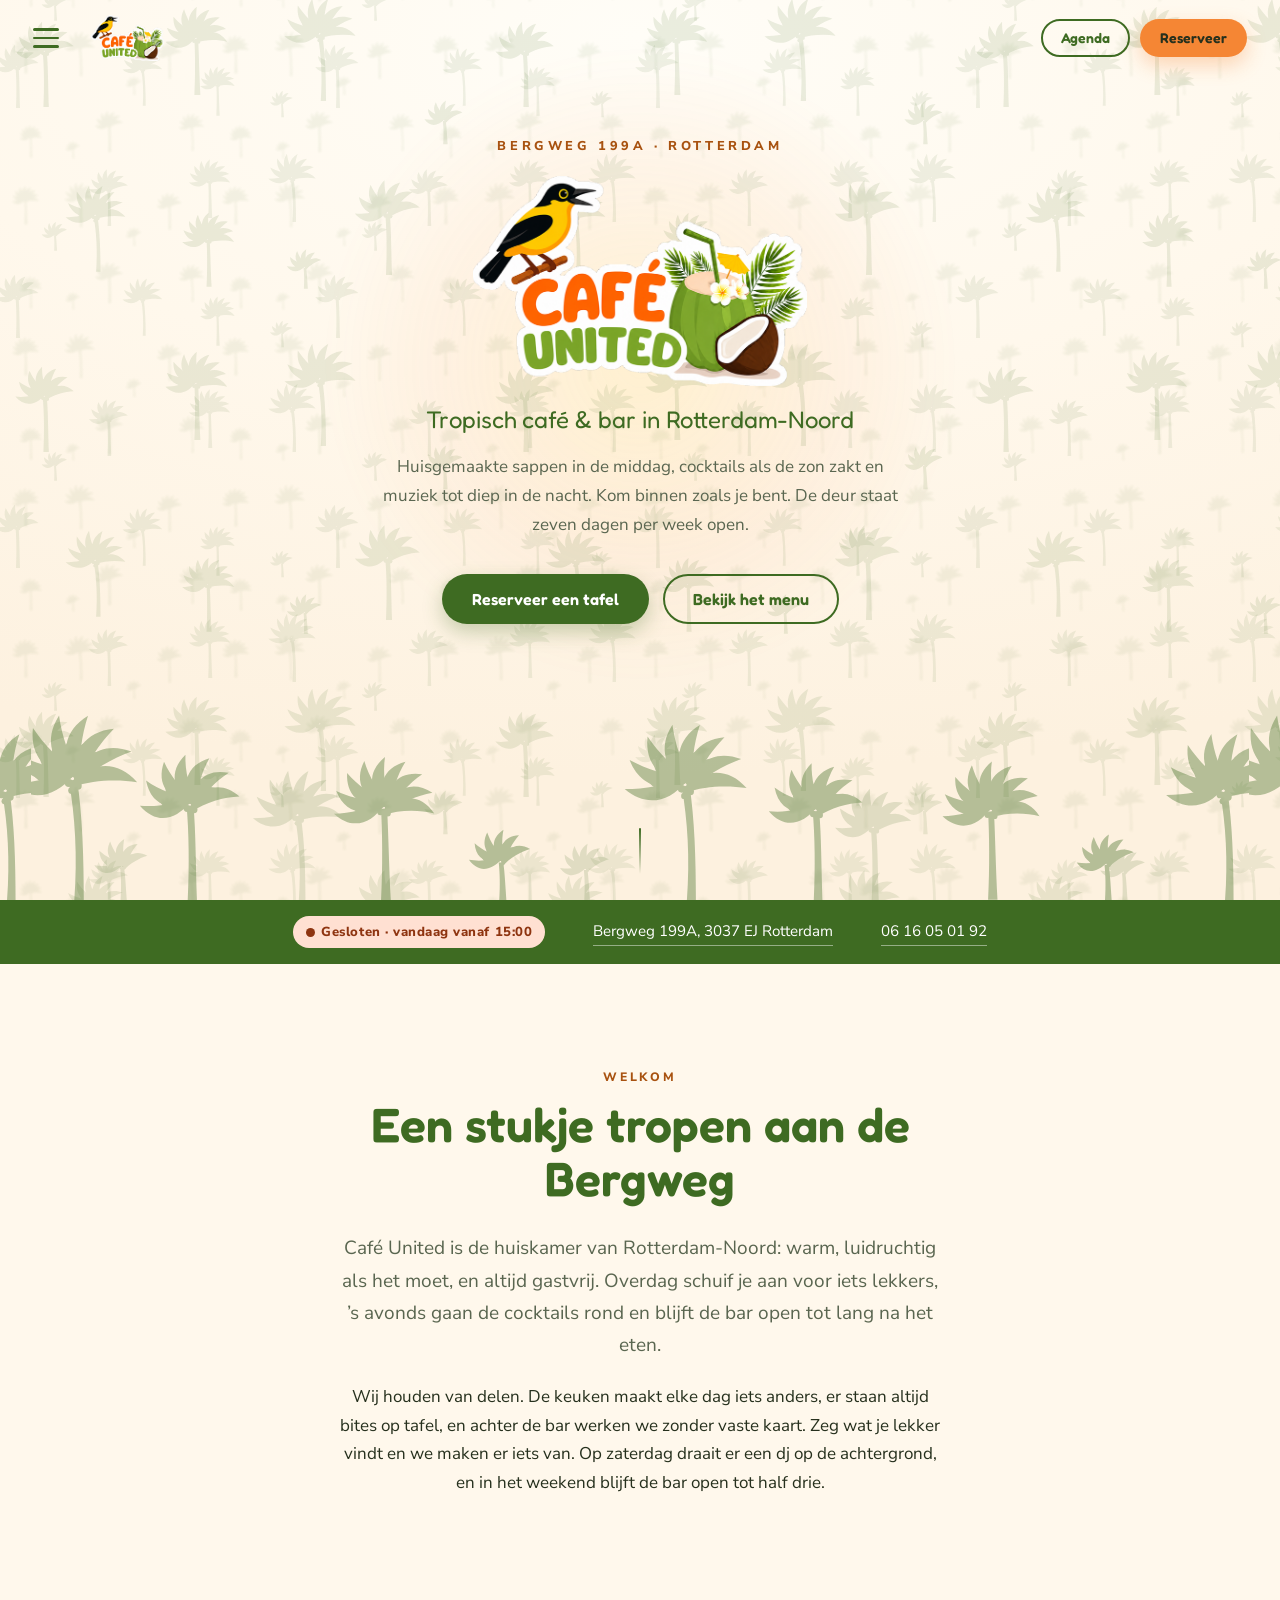
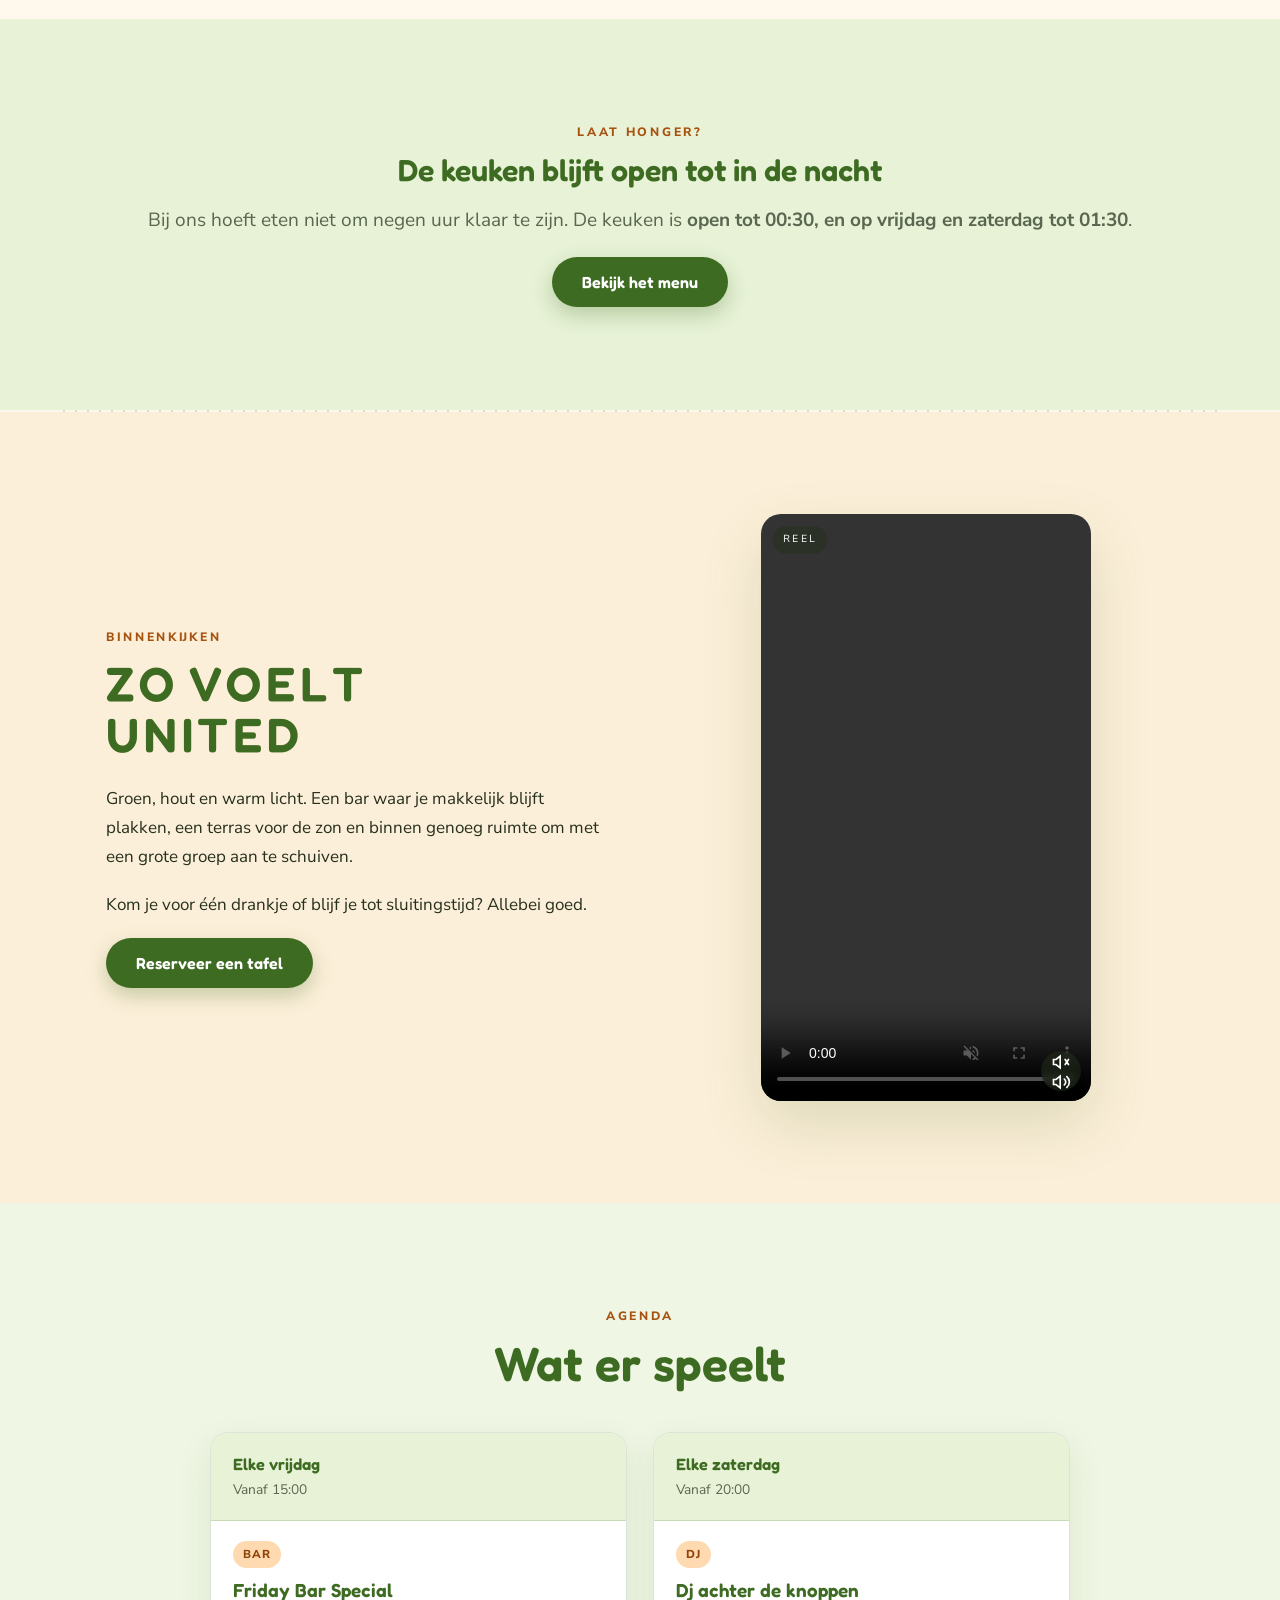
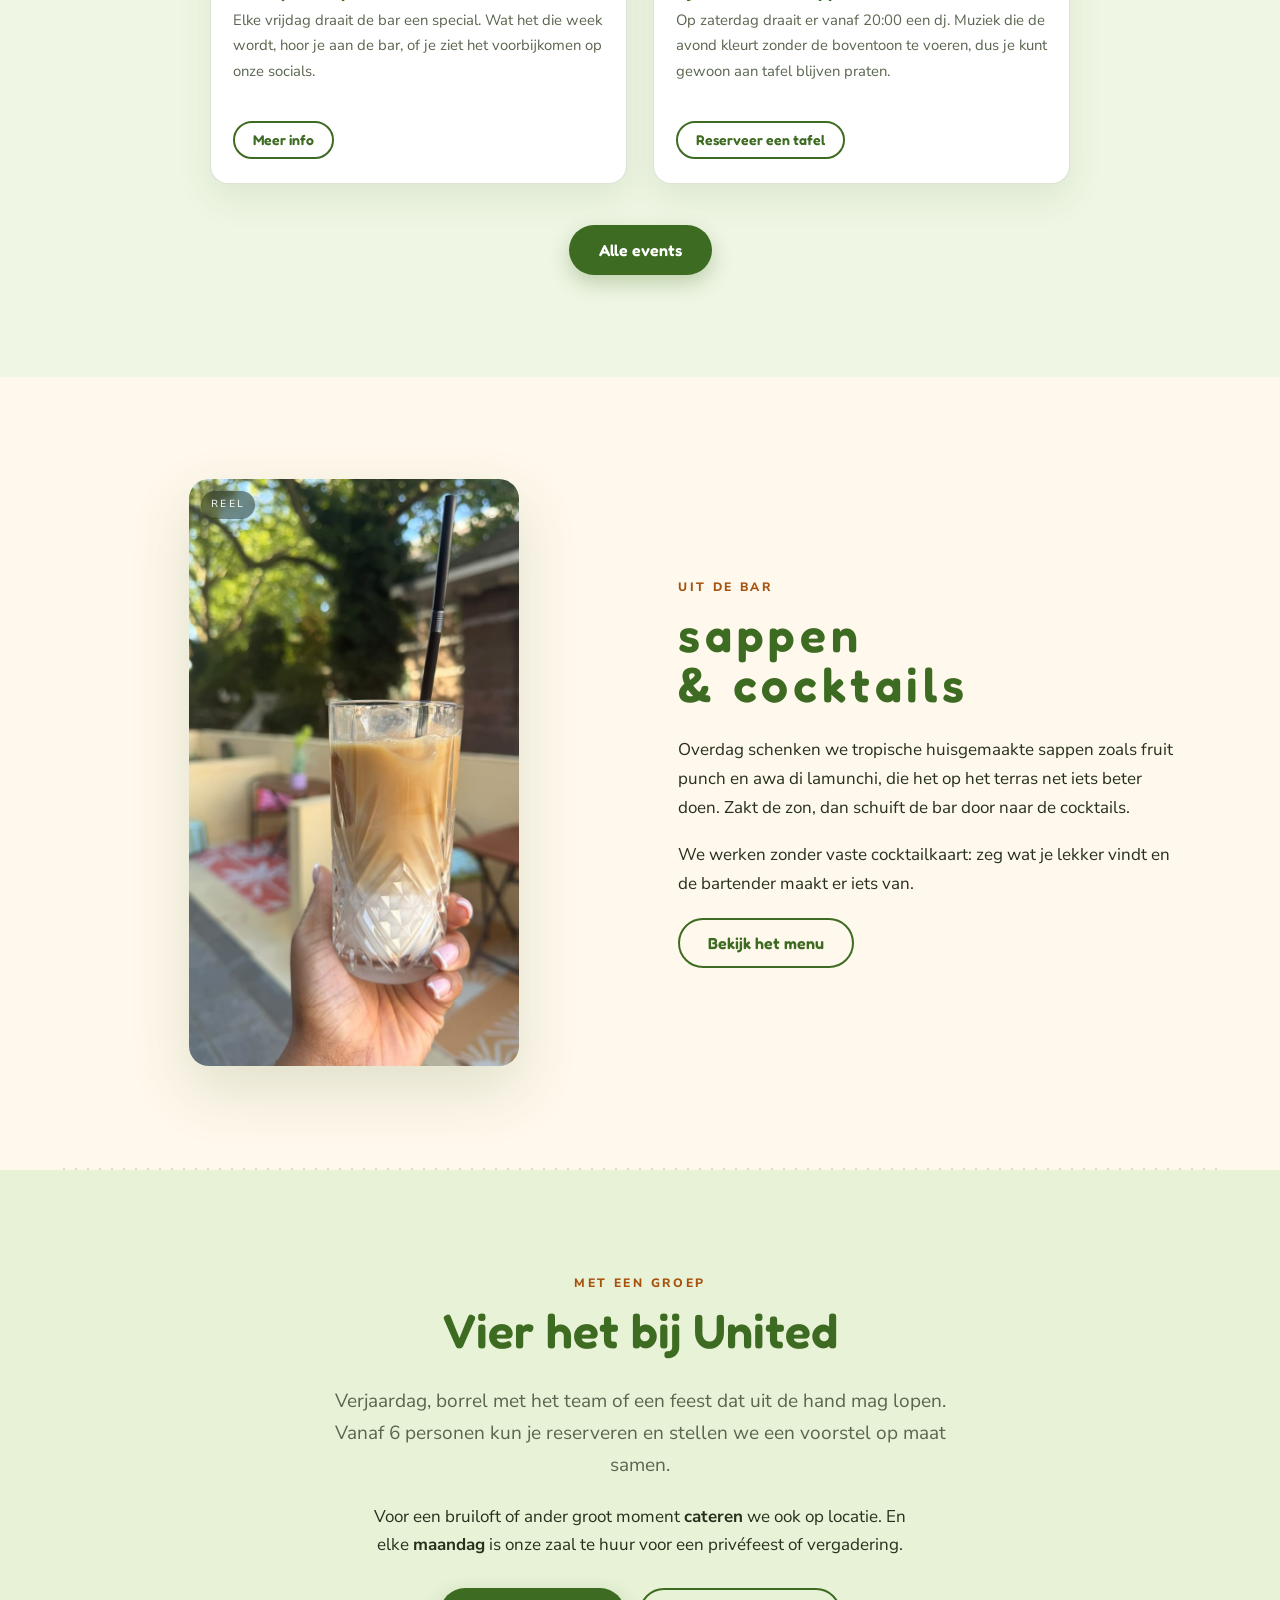
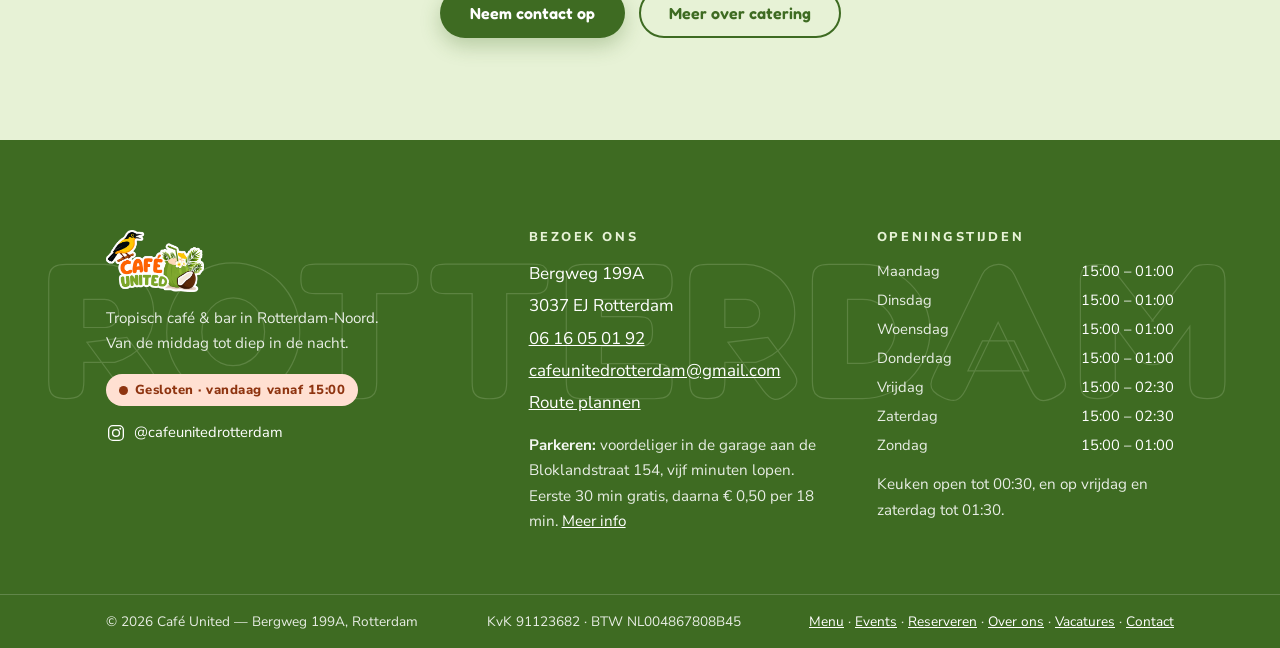
==== commit d197bba6: "Maandag open van 15:00 tot 01:00 Monday was the closing day, so it was wired in well beyond the hour" ====
--- a/index.html
+++ b/index.html
@@ -4,7 +4,7 @@
 <meta charset="utf-8">
 <meta name="viewport" content="width=device-width, initial-scale=1">
 <title>Café United — Tropisch café & bar in Rotterdam-Noord</title>
-<meta name="description" content="Café United aan de Bergweg 199A in Rotterdam: verrassingscocktails, huisgemaakte tropische sappen, bites en een keuken die elke dag wisselt. Dinsdag t/m zondag geopend.">
+<meta name="description" content="Café United aan de Bergweg 199A in Rotterdam: verrassingscocktails, huisgemaakte tropische sappen, bites en een keuken die elke dag wisselt. Zeven dagen per week geopend.">
 <link rel="icon" href="assets/img/logo.png" type="image/png">
 <link rel="preconnect" href="https://fonts.googleapis.com">
 <link rel="preconnect" href="https://fonts.gstatic.com" crossorigin>
@@ -68,7 +68,7 @@
       <h1><img class="logo-img logo-img--hero" src="assets/img/logo.png" alt="Café United" width="700" height="441"></h1>
       <p class="hero__sub">Tropisch caf&eacute; &amp; bar in Rotterdam-Noord</p>
       <p class="hero__lead">Huisgemaakte sappen in de middag, cocktails als de zon zakt en muziek tot diep in de nacht.
-        Kom binnen zoals je bent. De deur staat open van dinsdag tot en met zondag.</p>
+        Kom binnen zoals je bent. De deur staat zeven dagen per week open.</p>
       <div class="btn-row btn-row--center">
         <a class="btn btn--primary" href="reserveren.html">Reserveer een tafel</a>
         <a class="btn btn--ghost" href="menu.html">Bekijk het menu</a>
@@ -248,7 +248,7 @@
       <div>
         <h4>Openingstijden</h4>
         <dl class="footer-hours">
-          <dt>Maandag</dt><dd>Gesloten</dd>
+          <dt>Maandag</dt><dd>15:00 – 01:00</dd>
           <dt>Dinsdag</dt><dd>15:00 – 01:00</dd>
           <dt>Woensdag</dt><dd>15:00 – 01:00</dd>
           <dt>Donderdag</dt><dd>15:00 – 01:00</dd>
--- a/assets/css/styles.css
+++ b/assets/css/styles.css
@@ -309,6 +309,25 @@
 .ecard__body { padding: 20px 22px 24px; display: flex; flex-direction: column; flex: 1; }
 .ecard__body h3 { font-size: 1.18rem; margin-bottom: .35em; }
 .ecard__body p { font-size: .93rem; color: var(--ink-soft); flex: 1; }
+/* A dated night with its own flyer: poster on the left, the details beside it,
+   so the artwork gets room without the text having to wrap around it. */
+.poster-feature { display: grid; grid-template-columns: minmax(0, 300px) minmax(0, 1fr);
+  gap: clamp(24px, 4vw, 44px); align-items: center;
+  max-width: 880px; margin: 0 auto clamp(28px, 4vw, 44px); }
+.poster-feature__media { display: block; border-radius: var(--radius); overflow: hidden;
+  box-shadow: var(--shadow-lg); transition: transform .3s var(--ease); }
+.poster-feature__media:hover { transform: translateY(-4px); }
+.poster-feature__media img { display: block; width: 100%; height: auto; }
+.poster-feature__text h3 { color: var(--green-deep); margin-bottom: .4em; }
+.poster-feature__when { color: var(--orange-deep); margin-bottom: 1em; }
+.poster-feature__text p { color: var(--ink-soft); }
+.poster-feature .btn-row { margin-top: 1.4em; }
+@media (max-width: 720px) {
+  /* poster above the text, and capped so it does not fill the whole screen */
+  .poster-feature { grid-template-columns: 1fr; max-width: 420px; text-align: left; }
+  .poster-feature__media { max-width: 280px; margin-inline: auto; }
+}
+
 /* A handful of nights at most, so the cards sit centred rather than
    stretched across a three-up grid. */
 .ecard-solo { max-width: 460px; margin-inline: auto; }
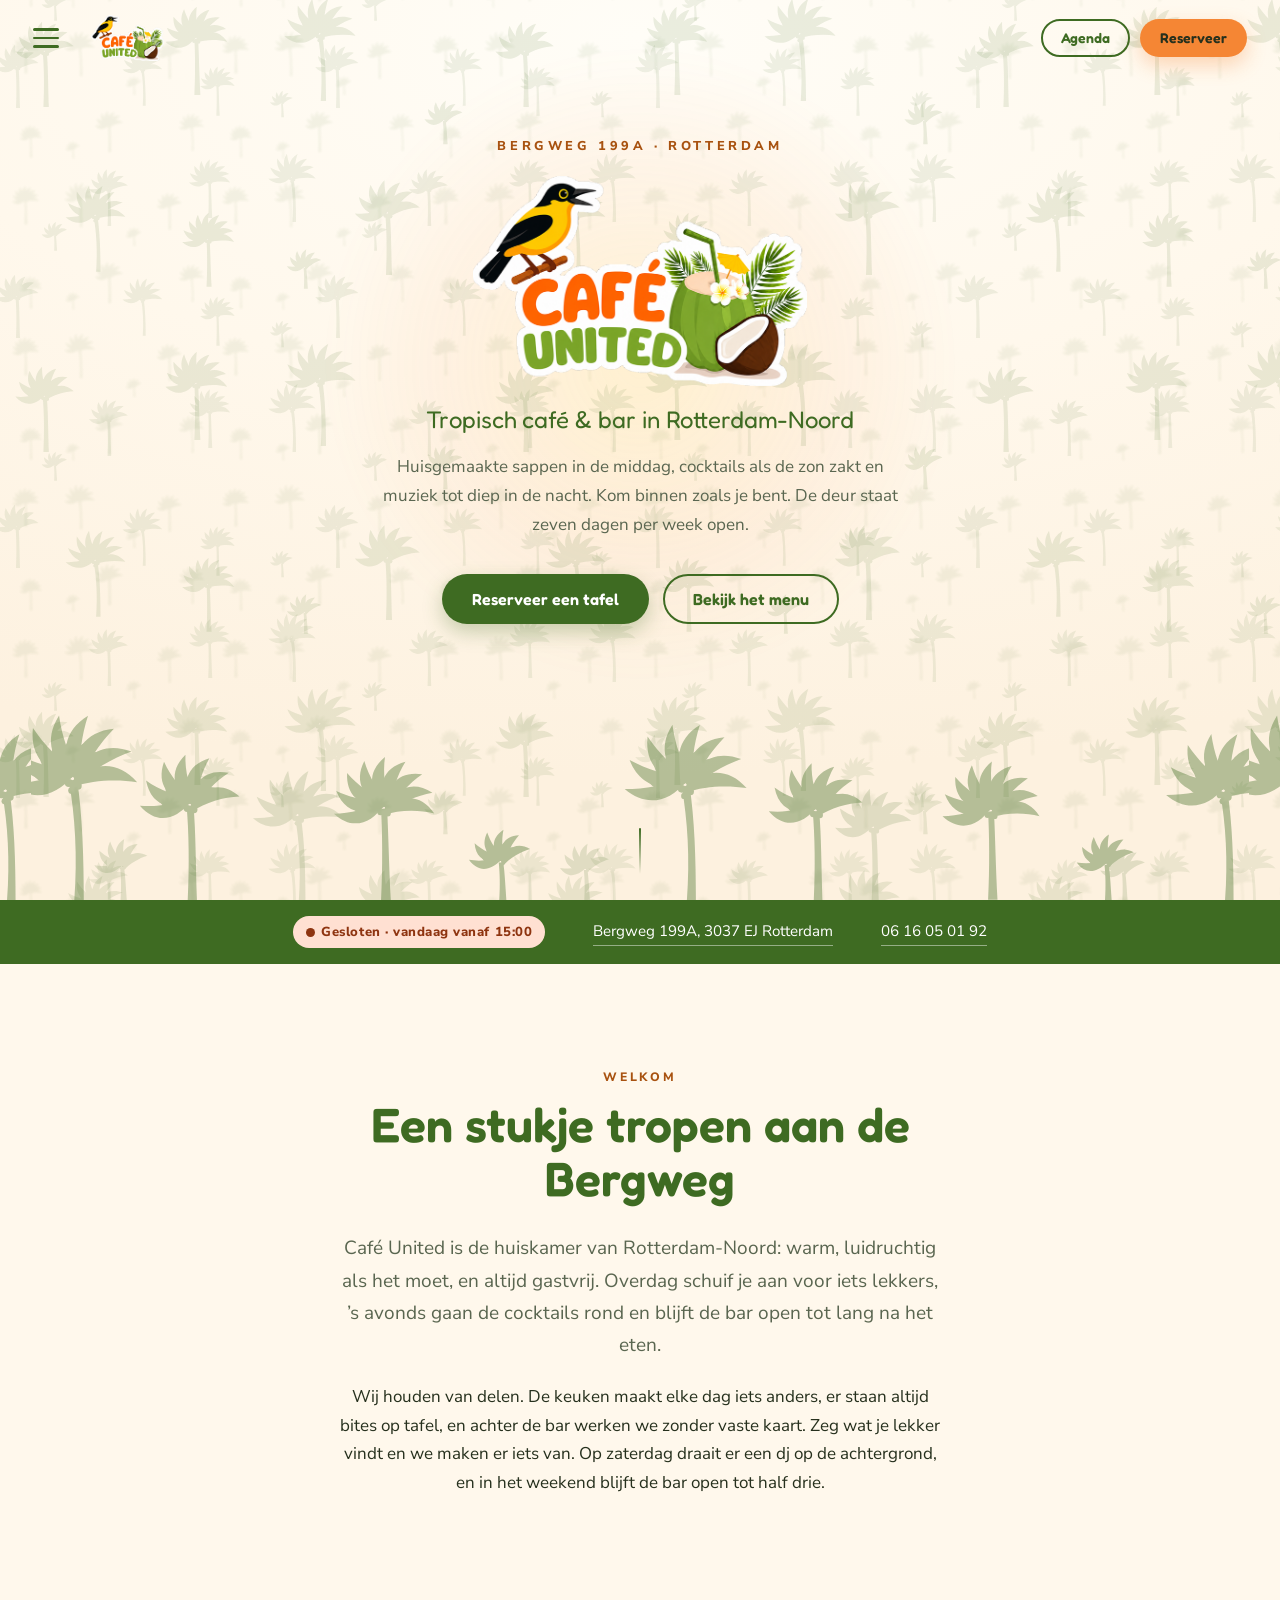
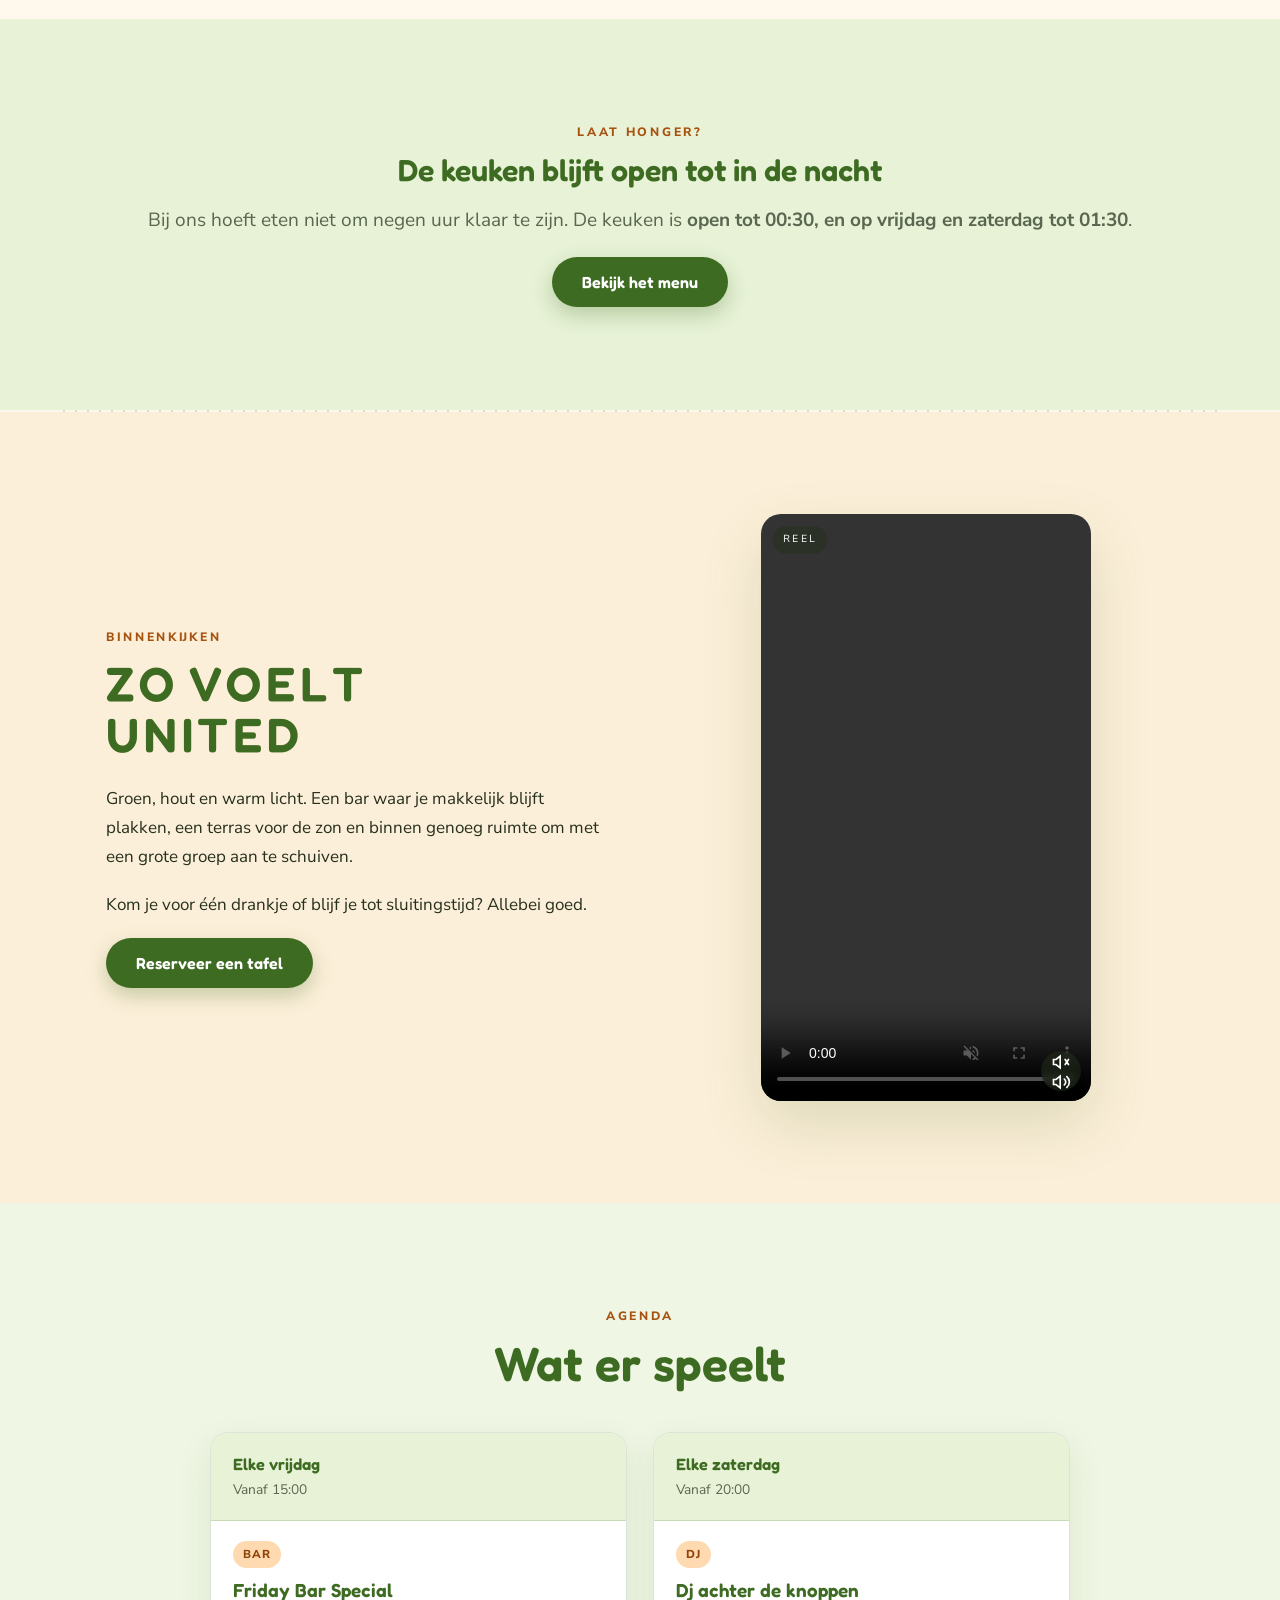
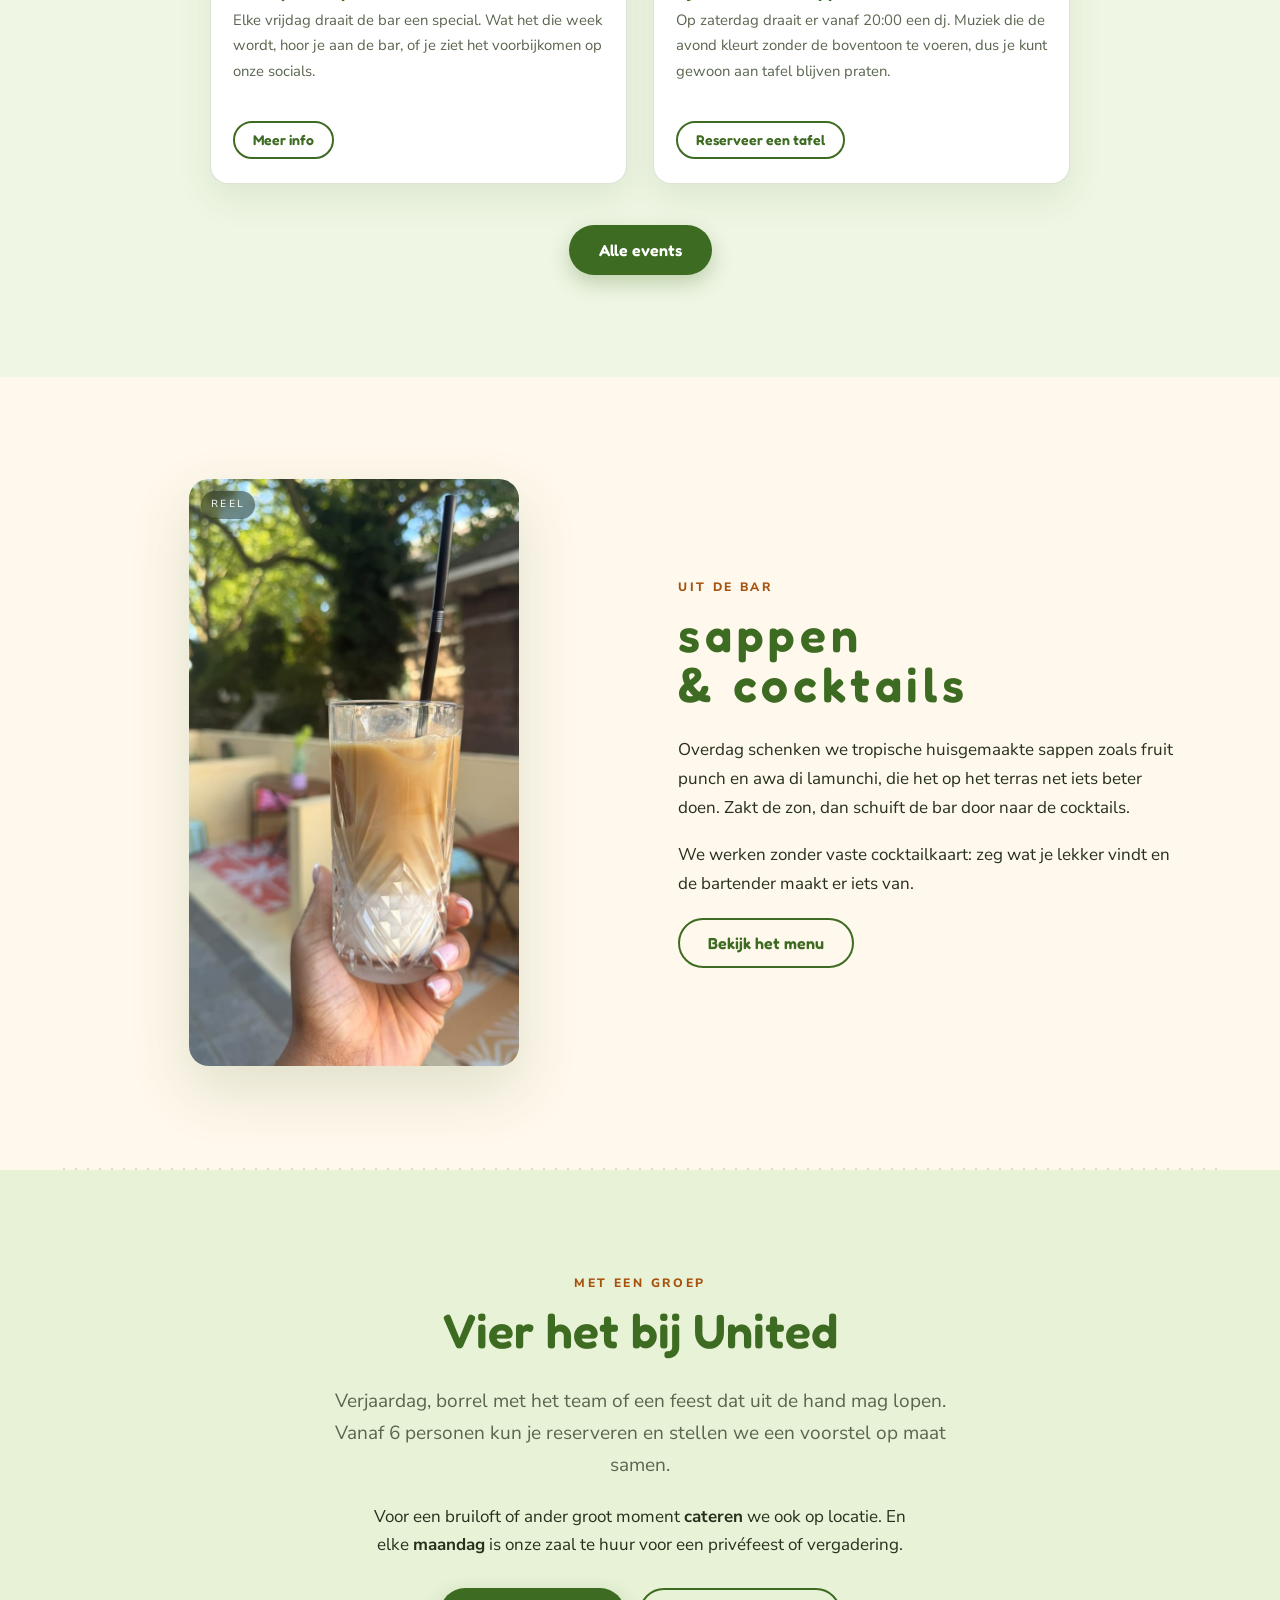
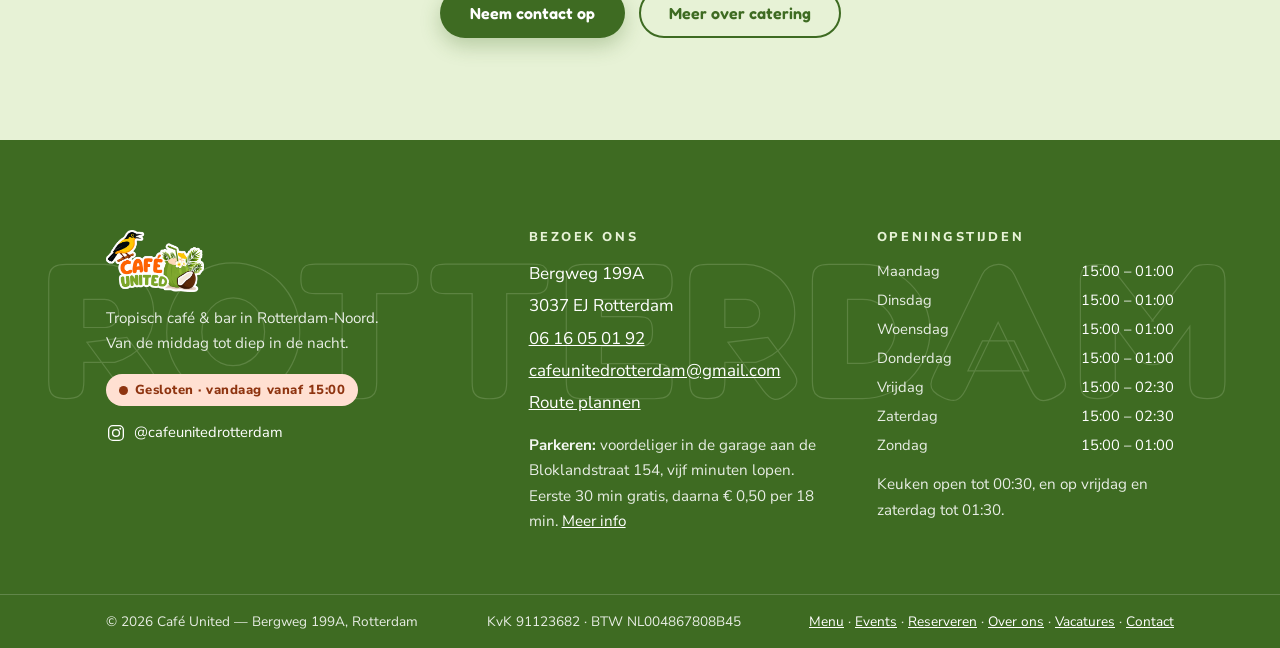
==== commit 12d0091e: "Halloween Party van 31 oktober DJ Sontje and MC Tèp, 22:00 to 03:00, ritmo kombina / bachata / R&B, " ====
--- a/index.html
+++ b/index.html
@@ -149,13 +149,13 @@
         <p class="eyebrow">Agenda</p>
         <h2 class="title">Wat er speelt</h2>
       </div>
-      <!-- Verdwijnt vanzelf op 30 september; zie data-until in main.js. -->
-      <div class="ecard-solo" style="margin-bottom:clamp(16px,2.4vw,26px)" data-until="2026-09-29">
+      <!-- Verdwijnt vanzelf op 1 november; zie data-until in main.js. -->
+      <div class="ecard-solo" style="margin-bottom:clamp(16px,2.4vw,26px)" data-until="2026-10-31">
         <article class="card ecard ecard--featured">
-          <div class="ecard__top"><div class="ecard__day">Dinsdag 29 september</div><div class="ecard__time">Vanaf 20:00 &middot; &euro;&nbsp;5 p.p.</div></div>
-          <div class="ecard__body"><span class="tag tag--accent">Quiz</span><h3>90&rsquo;s R&amp;B Quiz Night</h3>
-            <p>Raad de nummer. Een avond old school R&amp;B, en de winnaar gaat naar huis met een
-              mix platter en het potje. De hele avond cocktailspecial voor &euro;&nbsp;10.</p>
+          <div class="ecard__top"><div class="ecard__day">Zaterdag 31 oktober</div><div class="ecard__time">22:00 &ndash; 03:00</div></div>
+          <div class="ecard__body"><span class="tag tag--accent">Halloween</span><h3>Halloween Party</h3>
+            <p>DJ Sontje en MC T&egrave;p draaien ritmo kombina, bachata en R&amp;B. Dresscode:
+              halloweenkostuum &mdash; het beste kostuum wint een bottle service.</p>
             <div class="btn-row"><a class="btn btn--primary btn--sm" href="events.html">Meer info</a></div></div>
         </article>
       </div>
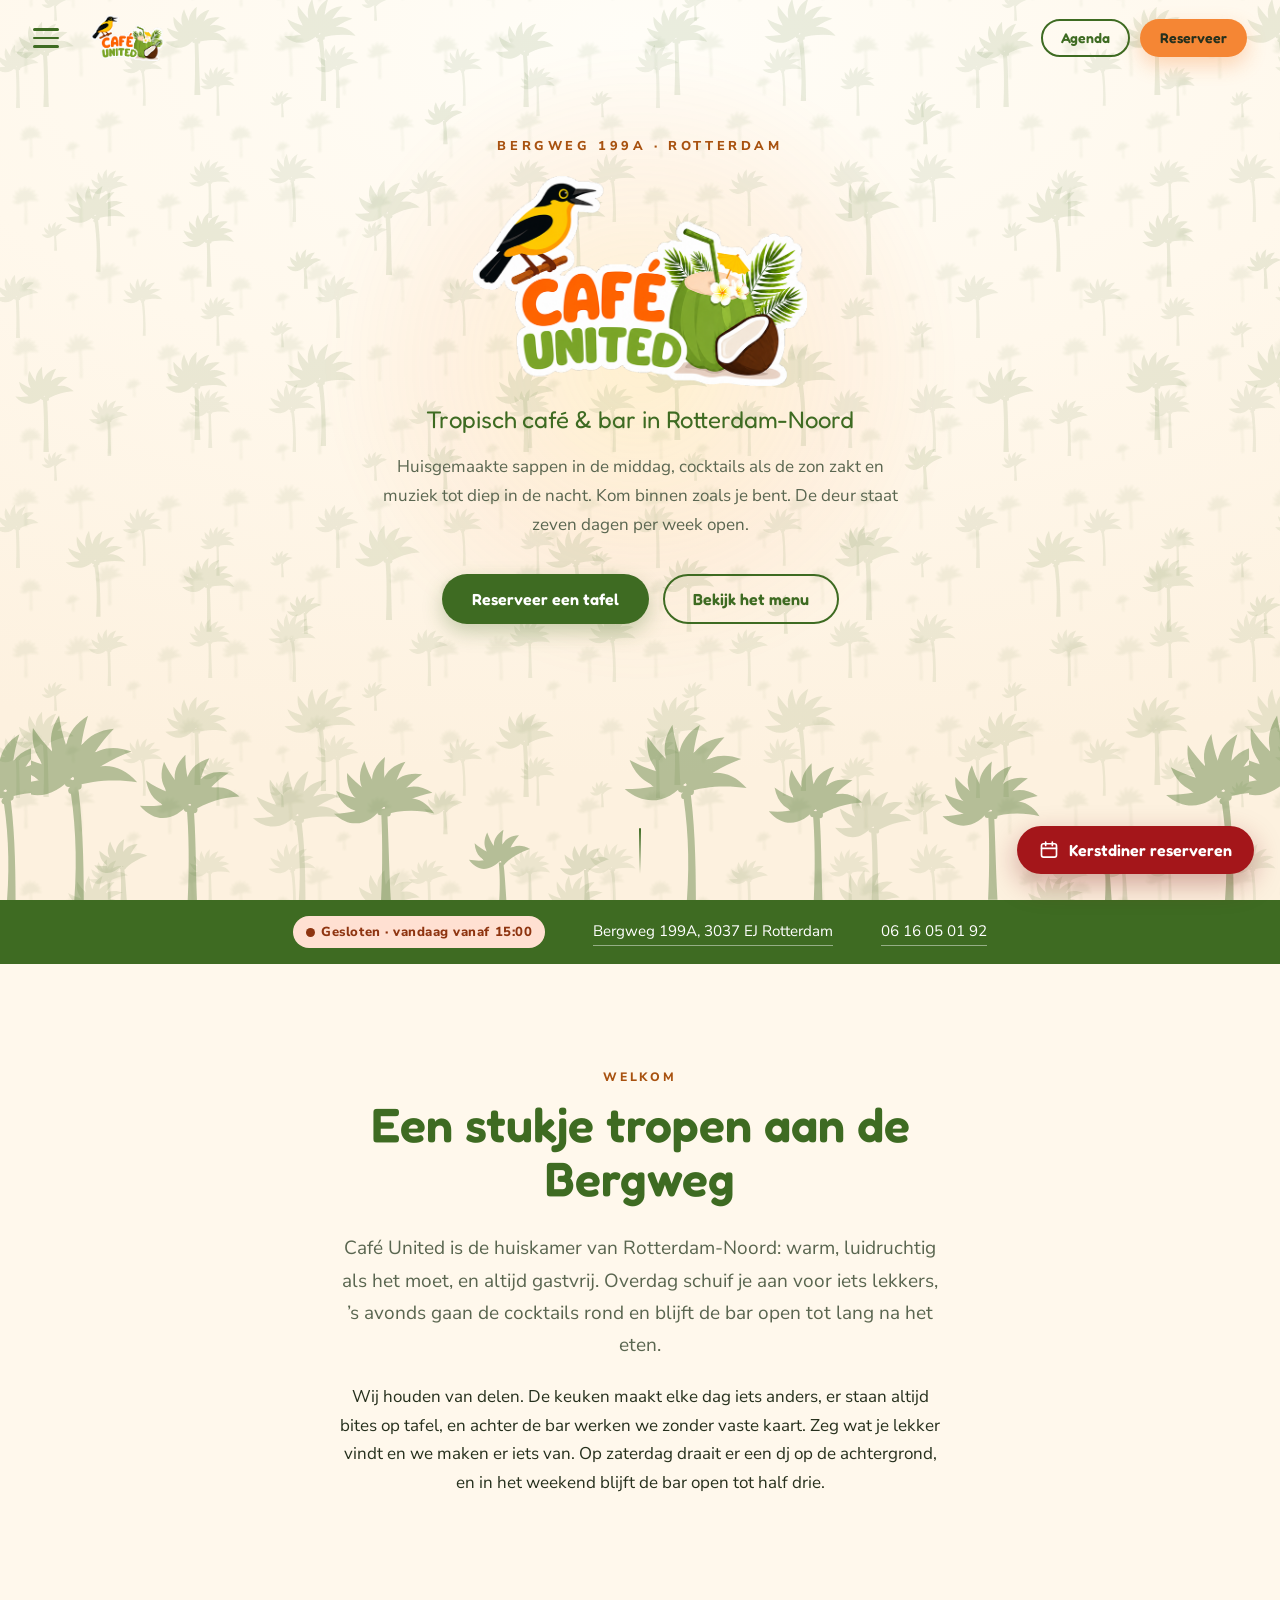
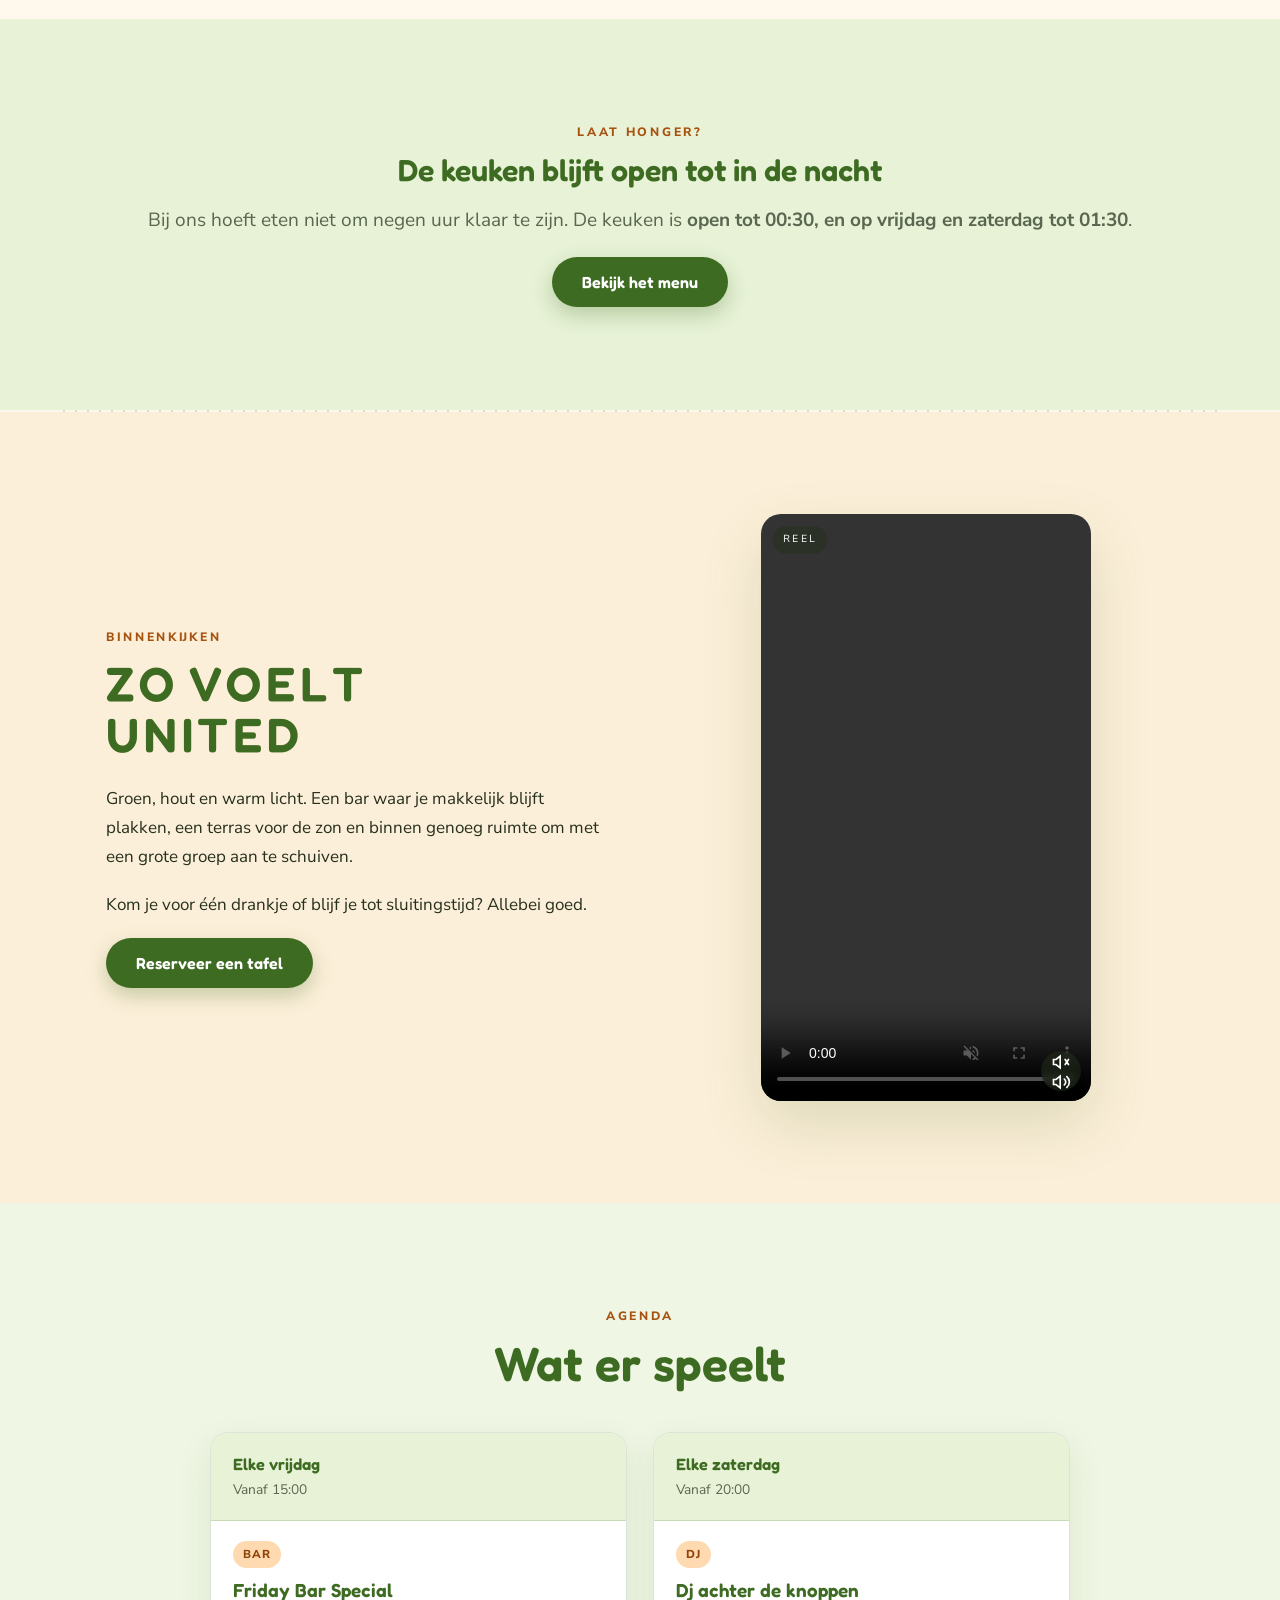
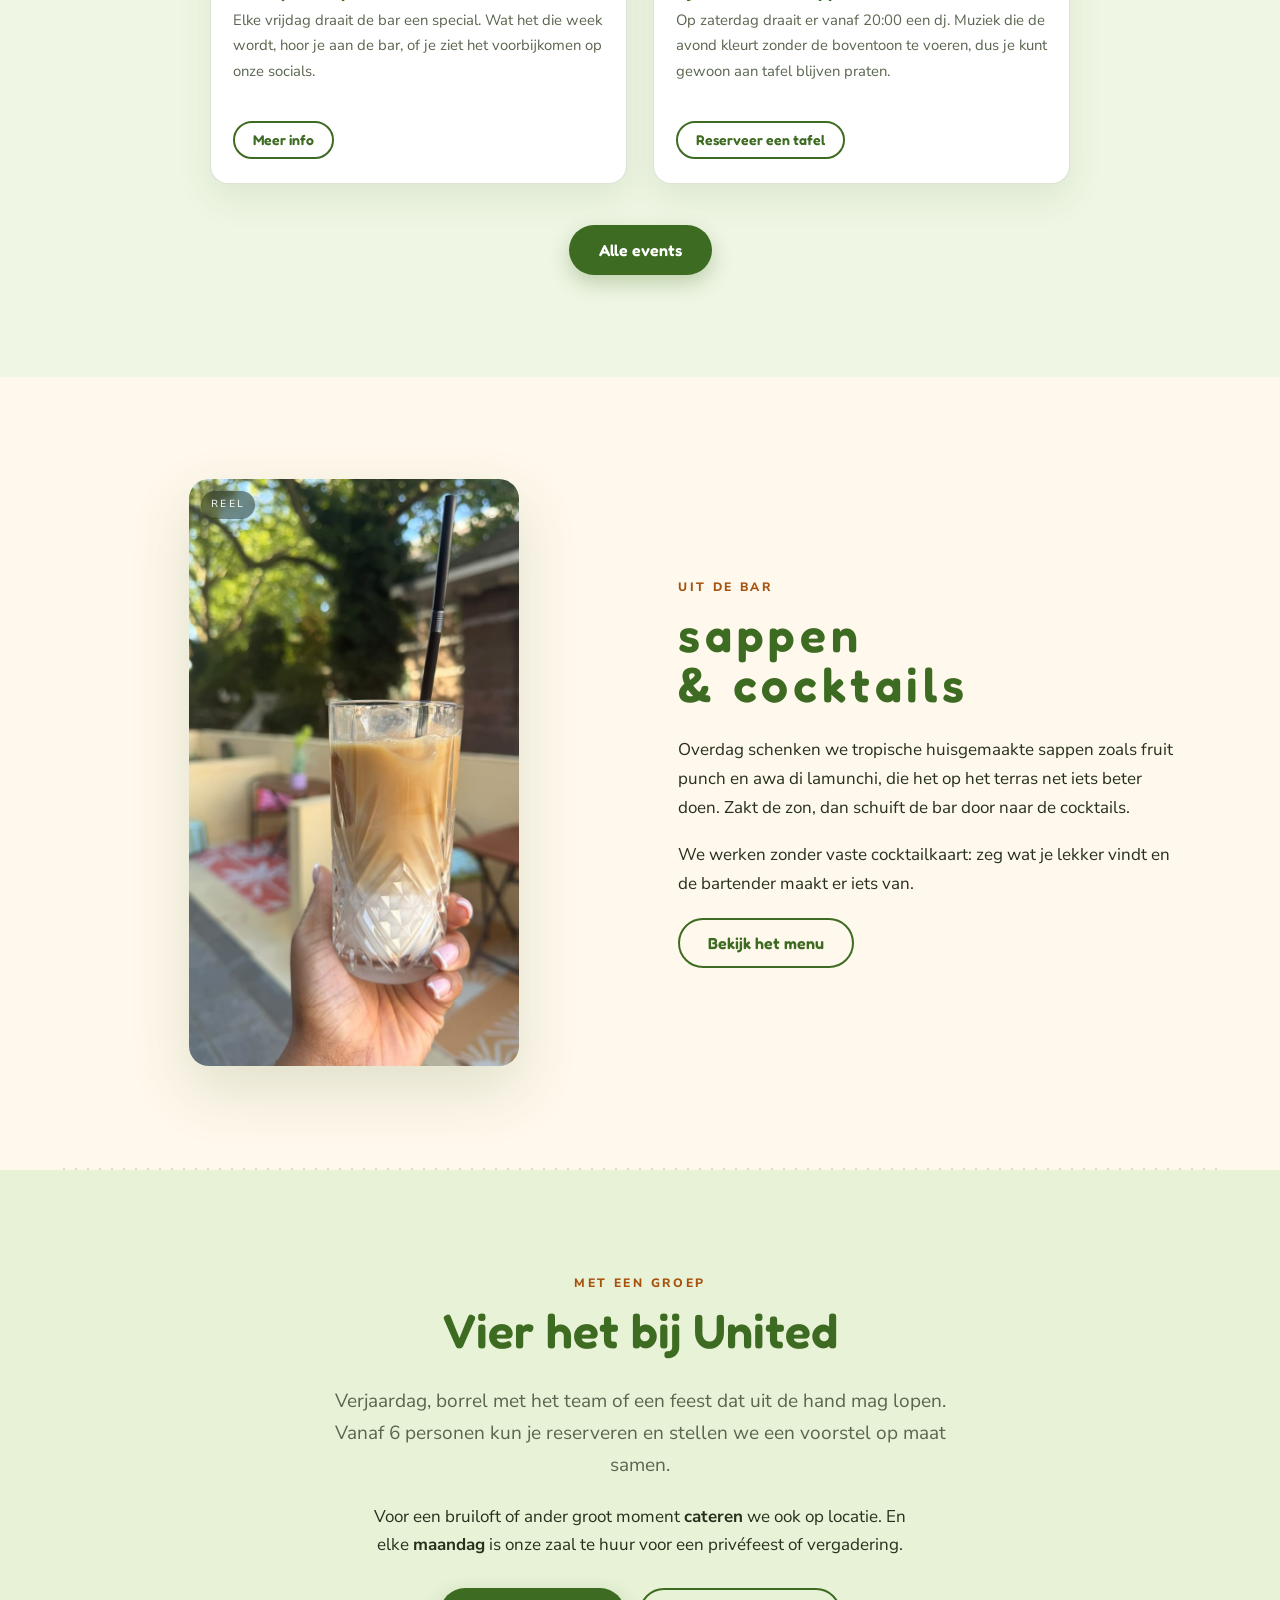
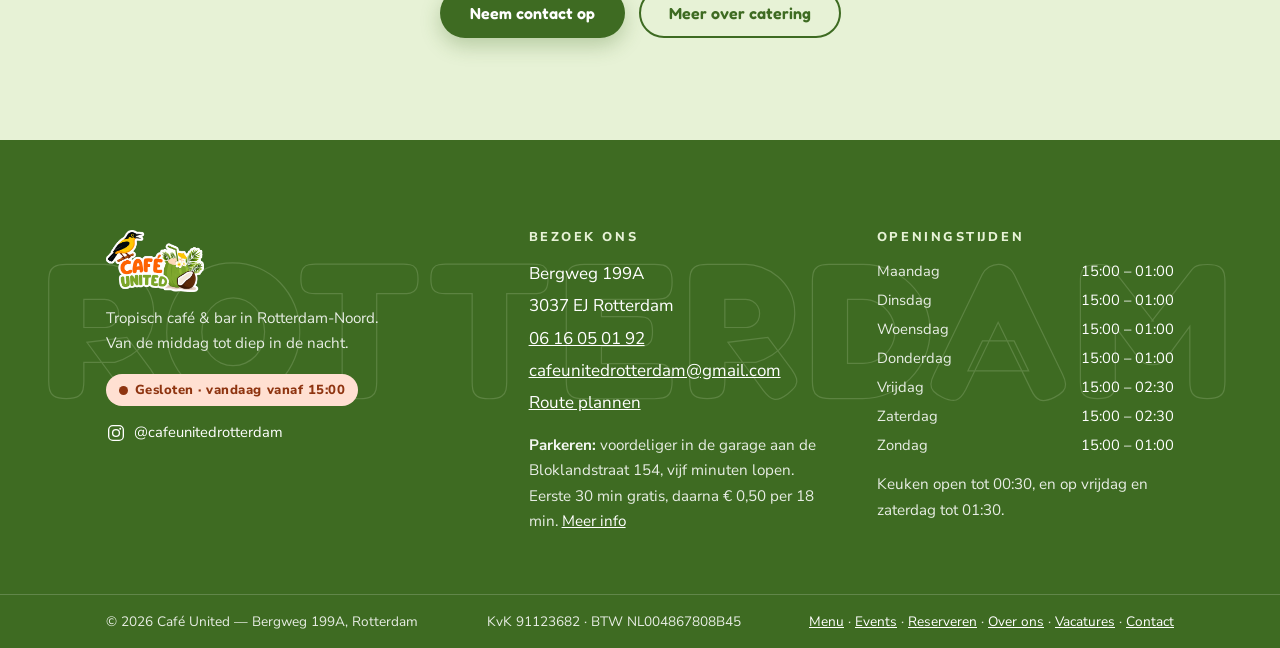
==== commit 5b9c3800: "Kerstdiner-reservering: zwevende knop, paneel en mailkoppeling Floating button on every page opening" ====
--- a/index.html
+++ b/index.html
@@ -10,6 +10,7 @@
 <link rel="preconnect" href="https://fonts.gstatic.com" crossorigin>
 <link href="https://fonts.googleapis.com/css2?family=Fredoka:wght@400;500;600;700&family=Nunito+Sans:wght@400;600;800&display=swap" rel="stylesheet">
 <link rel="stylesheet" href="assets/css/styles.css">
+<link rel="stylesheet" href="assets/css/kerst-reservering.css">
 <!-- Marks that scripting is alive, before first paint. The scroll-reveal
      animation is applied only under .js, so if main.js never runs the content
      is simply visible instead of stuck at opacity:0. -->
@@ -270,5 +271,6 @@
   </footer>
 
 <script src="assets/js/main.js"></script>
+<script src="assets/js/kerst-reservering.js"></script>
 </body>
 </html>
--- a/assets/css/kerst-reservering.css
+++ b/assets/css/kerst-reservering.css
@@ -0,0 +1,248 @@
+/* ============================================================
+   KERSTDINER — zwevende knop + reserveringspaneel
+   Staat los van styles.css zodat het hele onderdeel in één keer
+   weg kan als het kerstseizoen voorbij is: verwijder dit bestand,
+   assets/js/kerst-reservering.js en de twee regels per pagina.
+   Erft de tokens (--green-deep, --ff-display, …) uit styles.css.
+   ============================================================ */
+
+:root {
+  --kerst-rood:      #A4161A;   /* wit hierop = 8.1:1 */
+  --kerst-rood-diep: #7C1013;
+  --kerst-rood-zacht:#FBE9E9;
+  --kerst-groen:     #1B4332;
+}
+
+/* ---------- Zwevende knop ---------- */
+/* z-index 100: boven de pagina, onder het mobiele menu (120), zodat de
+   knop achter de veil verdwijnt zodra dat menu opengaat. */
+.kerst-fab {
+  position: fixed; right: clamp(14px, 2.5vw, 26px); bottom: clamp(14px, 2.5vw, 26px);
+  z-index: 100;
+  display: inline-flex; align-items: center; gap: 10px;
+  padding: 14px 22px; border: 0; border-radius: 999px;
+  background: var(--kerst-rood); color: #fff; cursor: pointer;
+  font-family: var(--ff-display); font-size: 1rem; font-weight: 600; line-height: 1;
+  box-shadow: 0 10px 28px rgba(124, 16, 19, .34);
+  transition: transform .2s var(--ease), background-color .25s var(--ease),
+              box-shadow .25s var(--ease), opacity .25s var(--ease);
+}
+.kerst-fab:hover { background: var(--kerst-rood-diep); transform: translateY(-2px);
+  box-shadow: 0 14px 34px rgba(124, 16, 19, .42); }
+.kerst-fab:active { transform: translateY(0); }
+.kerst-fab:focus-visible { outline: 3px solid var(--kerst-rood); outline-offset: 3px; }
+.kerst-fab svg { width: 20px; height: 20px; flex: none; }
+.kerst-fab[hidden] { display: none; }
+/* Terwijl het paneel openstaat heeft de knop geen functie meer. */
+.kerst-fab.is-weg { opacity: 0; pointer-events: none; transform: translateY(8px); }
+
+@media (max-width: 480px) {
+  /* Alleen het korte label past hier nog naast het icoon. */
+  .kerst-fab { padding: 13px 18px; font-size: .94rem; }
+  .kerst-fab__lang { display: none; }
+}
+@media (prefers-reduced-motion: reduce) {
+  .kerst-fab, .kerst-fab:hover { transition: none; transform: none; }
+}
+
+/* ---------- Paneel ---------- */
+.kerst-paneel { position: fixed; inset: 0; z-index: 140; }
+.kerst-paneel[hidden] { display: none; }
+
+.kerst-paneel__veil {
+  position: absolute; inset: 0; background: rgba(23, 28, 20, .55);
+  opacity: 0; transition: opacity .3s var(--ease);
+}
+.kerst-paneel.is-open .kerst-paneel__veil { opacity: 1; }
+
+.kerst-paneel__blad {
+  position: absolute; inset: 0 0 0 auto;
+  width: min(440px, 100%);
+  background: var(--cream, #FFF8EC);
+  display: flex; flex-direction: column;
+  box-shadow: -18px 0 48px rgba(23, 28, 20, .26);
+  transform: translateX(100%);
+  transition: transform .34s var(--ease);
+}
+.kerst-paneel.is-open .kerst-paneel__blad { transform: translateX(0); }
+@media (prefers-reduced-motion: reduce) {
+  .kerst-paneel__veil, .kerst-paneel__blad { transition: none; }
+}
+
+.kerst-kop {
+  flex: none; background: var(--kerst-rood); color: #fff;
+  padding: 18px 20px; display: flex; align-items: flex-start; gap: 14px;
+}
+.kerst-kop h2 { margin: 0; font-size: 1.22rem; color: #fff; line-height: 1.2; }
+.kerst-kop p { margin: 5px 0 0; font-size: .86rem; color: rgba(255,255,255,.88); }
+.kerst-kop__sluit {
+  margin-left: auto; flex: none; width: 36px; height: 36px; display: grid; place-items: center;
+  border: 0; border-radius: 50%; cursor: pointer;
+  background: rgba(255,255,255,.16); color: #fff;
+  transition: background-color .2s var(--ease);
+}
+.kerst-kop__sluit:hover { background: rgba(255,255,255,.3); }
+.kerst-kop__sluit:focus-visible { outline: 2px solid #fff; outline-offset: 2px; }
+.kerst-kop__sluit svg { width: 18px; height: 18px; }
+
+/* Het enige dat scrollt; kop en voet blijven staan. */
+.kerst-body {
+  flex: 1 1 auto; overflow-y: auto; -webkit-overflow-scrolling: touch;
+  padding: 20px; display: grid; gap: 22px; align-content: start;
+}
+
+.kerst-stap__titel {
+  font-family: var(--ff-display); font-weight: 600; font-size: 1rem;
+  color: var(--green-deep); margin: 0 0 10px;
+  display: flex; align-items: center; gap: 8px; flex-wrap: wrap;
+}
+
+/* ---------- Velden ---------- */
+.kerst-veld { display: grid; gap: 6px; }
+.kerst-veld > label, .kerst-fieldset > legend {
+  font-size: .84rem; font-weight: 700; color: var(--ink); padding: 0;
+}
+.kerst-veld input, .kerst-veld select, .kerst-veld textarea {
+  width: 100%; font: inherit; font-size: .95rem; color: var(--ink);
+  background: #fff; border: 1px solid var(--line-field, #7E8B73);
+  border-radius: var(--radius-s, 12px); padding: 11px 13px;
+}
+.kerst-veld textarea { min-height: 84px; resize: vertical; }
+.kerst-veld input:focus, .kerst-veld select:focus, .kerst-veld textarea:focus {
+  outline: 2px solid var(--kerst-rood); outline-offset: 1px; border-color: var(--kerst-rood);
+}
+.kerst-veld--fout input, .kerst-veld--fout select, .kerst-veld--fout textarea,
+.kerst-veld--fout .kerst-tel { border-color: var(--kerst-rood); }
+.kerst-fout { font-size: .8rem; color: var(--kerst-rood-diep); font-weight: 600; }
+.kerst-fout:empty { display: none; }
+.kerst-req { color: var(--kerst-rood); }
+
+/* Aantal personen: knoppen eromheen, zodat het op mobiel met één duim kan. */
+.kerst-aantal { display: flex; align-items: stretch; gap: 8px; }
+.kerst-aantal button {
+  flex: none; width: 46px; border: 1px solid var(--line-field, #7E8B73);
+  border-radius: var(--radius-s, 12px); background: #fff; cursor: pointer;
+  font-size: 1.3rem; line-height: 1; color: var(--green-deep);
+}
+.kerst-aantal button:hover:not(:disabled) { background: var(--green-soft); }
+.kerst-aantal button:disabled { opacity: .4; cursor: default; }
+.kerst-aantal input { text-align: center; font-weight: 700; }
+
+/* Telefoon: landcode + nummer als één geheel. */
+.kerst-tel { display: flex; gap: 8px; }
+.kerst-tel select { flex: none; width: 36%; min-width: 108px; }
+
+/* ---------- Infoknop en popover ---------- */
+.kerst-info { position: relative; display: inline-flex; }
+.kerst-info__knop {
+  width: 20px; height: 20px; border-radius: 50%; border: 0; cursor: pointer;
+  background: var(--green-deep); color: #fff;
+  font-family: var(--ff-body); font-size: .72rem; font-weight: 800; line-height: 20px;
+  padding: 0; text-align: center;
+}
+.kerst-info__knop:hover { background: var(--green-dark); }
+.kerst-info__knop:focus-visible { outline: 2px solid var(--kerst-rood); outline-offset: 2px; }
+.kerst-info__pop {
+  position: absolute; top: calc(100% + 9px); left: 50%; transform: translateX(-50%);
+  width: min(280px, 78vw); z-index: 3;
+  background: #fff; border: 1px solid var(--line); border-radius: var(--radius-s, 12px);
+  box-shadow: 0 14px 32px rgba(23, 28, 20, .18);
+  padding: 13px 15px; font-size: .84rem; line-height: 1.55; color: var(--ink-soft);
+  font-weight: 400; text-align: left;
+}
+.kerst-info__pop[hidden] { display: none; }
+/* Tegen de rechterrand van het paneel schuift de popover naar binnen. */
+.kerst-info__pop--links { left: auto; right: 0; transform: none; }
+.kerst-info__talen { display: flex; gap: 6px; margin-bottom: 9px; }
+.kerst-info__talen button {
+  border: 1px solid var(--line); background: #fff; cursor: pointer;
+  border-radius: 999px; padding: 3px 10px; font-size: .74rem; font-weight: 700;
+  color: var(--ink-soft); font-family: var(--ff-body);
+}
+.kerst-info__talen button[aria-pressed="true"] {
+  background: var(--green-deep); border-color: var(--green-deep); color: #fff;
+}
+
+/* ---------- Menukaarten ---------- */
+/* Eigen scrollgebied: bij meerdere kaarten blijft de rest van het
+   formulier op zijn plek staan. */
+.kerst-menus { display: grid; gap: 10px; max-height: 330px; overflow-y: auto; padding-right: 2px; }
+.kerst-menu {
+  display: grid; grid-template-columns: 74px 1fr; gap: 12px; text-align: left;
+  width: 100%; padding: 10px; cursor: pointer;
+  background: #fff; border: 2px solid var(--line); border-radius: var(--radius-s, 12px);
+  font: inherit; transition: border-color .2s var(--ease), box-shadow .2s var(--ease);
+}
+.kerst-menu:hover:not(:disabled) { border-color: var(--kerst-rood); }
+.kerst-menu[aria-pressed="true"] {
+  border-color: var(--kerst-rood); background: var(--kerst-rood-zacht);
+  box-shadow: 0 6px 18px rgba(124, 16, 19, .14);
+}
+.kerst-menu:disabled { opacity: .45; cursor: not-allowed; }
+.kerst-menu img {
+  width: 74px; height: 74px; object-fit: cover; border-radius: 9px; display: block;
+  background: var(--sand, #F5E5C8);
+}
+.kerst-menu__naam { font-family: var(--ff-display); font-weight: 600; color: var(--green-deep);
+  font-size: .98rem; }
+.kerst-menu__dag { font-size: .76rem; font-weight: 700; color: var(--kerst-rood-diep);
+  text-transform: uppercase; letter-spacing: .06em; margin-bottom: 2px; }
+.kerst-menu__tekst { font-size: .84rem; color: var(--ink-soft); margin: 3px 0 0; line-height: 1.5; }
+.kerst-menu__prijs { font-family: var(--ff-display); font-weight: 700; color: var(--kerst-rood-diep);
+  margin-top: 5px; font-size: .92rem; }
+/* Zichtbaar merkteken zolang de echte menugegevens nog niet ingevuld zijn. */
+.kerst-menu__todo {
+  display: inline-block; margin-top: 5px; padding: 2px 8px; border-radius: 999px;
+  background: #FFE9B8; color: #6B4A00; font-size: .7rem; font-weight: 800;
+  text-transform: uppercase; letter-spacing: .05em;
+}
+.kerst-leeg { font-size: .88rem; color: var(--ink-soft); margin: 0; }
+
+/* ---------- Samenvatting ---------- */
+.kerst-sam {
+  background: var(--green-soft); border-radius: var(--radius-s, 12px); padding: 15px 17px;
+}
+.kerst-sam dl { display: grid; grid-template-columns: auto auto; gap: 7px 14px; margin: 0;
+  font-size: .9rem; }
+.kerst-sam dt { color: var(--ink-soft); }
+.kerst-sam dd { margin: 0; text-align: right; font-weight: 600; font-variant-numeric: tabular-nums; }
+.kerst-sam__totaal { border-top: 1px solid rgba(62,107,34,.25); margin-top: 11px; padding-top: 11px;
+  display: flex; justify-content: space-between; align-items: baseline; }
+.kerst-sam__totaal span { font-family: var(--ff-display); font-weight: 600; color: var(--green-deep); }
+.kerst-sam__totaal strong { font-family: var(--ff-display); font-size: 1.22rem; color: var(--kerst-rood-diep);
+  font-variant-numeric: tabular-nums; }
+
+/* ---------- Instemming, voet, meldingen ---------- */
+.kerst-akkoord { display: grid; grid-template-columns: auto 1fr; gap: 10px; align-items: start;
+  font-size: .86rem; color: var(--ink-soft); line-height: 1.5; }
+.kerst-akkoord input { width: 19px; height: 19px; margin: 2px 0 0; accent-color: var(--kerst-rood); }
+
+.kerst-voet { flex: none; padding: 15px 20px; background: #fff;
+  border-top: 1px solid var(--line); display: grid; gap: 9px; }
+.kerst-verstuur {
+  width: 100%; padding: 15px 20px; border: 0; border-radius: 999px; cursor: pointer;
+  background: var(--kerst-rood); color: #fff;
+  font-family: var(--ff-display); font-size: 1rem; font-weight: 600; line-height: 1;
+}
+.kerst-verstuur:hover:not(:disabled) { background: var(--kerst-rood-diep); }
+.kerst-verstuur:disabled { opacity: .62; cursor: progress; }
+.kerst-voet__klein { margin: 0; font-size: .78rem; color: var(--ink-soft); text-align: center; }
+
+.kerst-melding { border-radius: var(--radius-s, 12px); padding: 13px 15px; font-size: .9rem; }
+.kerst-melding[hidden] { display: none; }
+.kerst-melding--ok  { background: var(--green-soft); color: var(--green-dark); }
+.kerst-melding--err { background: #FFE0D2; color: #8E3410; }
+.kerst-melding p { margin: 0; }
+.kerst-melding p + p { margin-top: 8px; }
+
+/* Honeypot: mensen zien dit veld nooit. */
+.kerst-pot { position: absolute; left: -9999px; width: 1px; height: 1px; overflow: hidden; }
+
+@media (max-width: 480px) {
+  .kerst-paneel__blad { width: 100%; }
+  .kerst-body { padding: 16px; gap: 18px; }
+  /* Meer ruimte onder het laatste veld, zodat het toetsenbord op een
+     telefoon niet over de verstuurknop of de notities heen valt. */
+  .kerst-body { padding-bottom: 28px; }
+  .kerst-menus { max-height: none; }
+}
